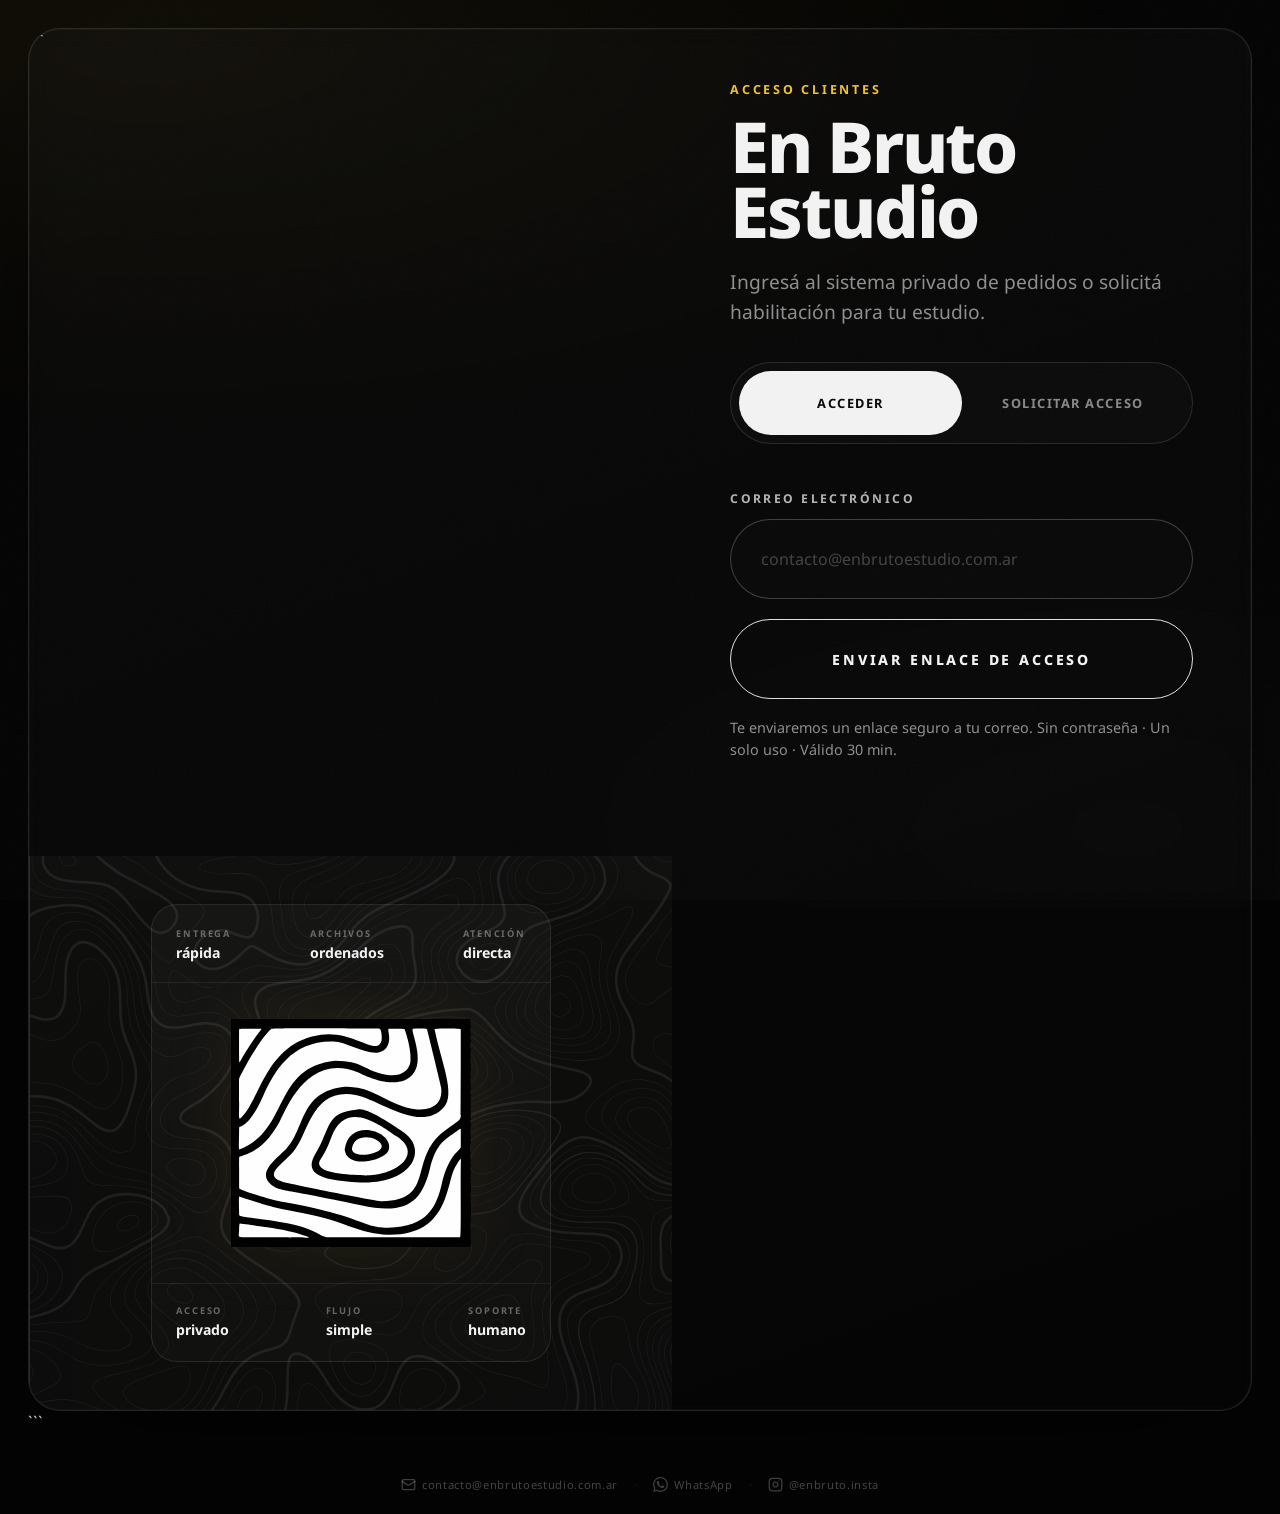
==== index.html @ 58684ae9 "Update index.html" ====
<!doctype html>

<html lang="es">
<head>
  <meta charset="utf-8" />
  <meta name="viewport" content="width=device-width, initial-scale=1" />
  <title>Portal clientes</title>
  <meta name="description" content="Portal privado para clientes autorizados de En Bruto Estudio." />
  <link rel="icon" type="image/png" sizes="32x32" href="assets/favicon-32x32.png" />
  <link rel="icon" type="image/png" sizes="16x16" href="assets/favicon-16x16.png" />
  <link rel="apple-touch-icon" sizes="180x180" href="assets/apple-touch-icon.png" />
  <link rel="preconnect" href="https://fonts.googleapis.com" />
  <link rel="preconnect" href="https://fonts.gstatic.com" crossorigin />
  <link href="https://fonts.googleapis.com/css2?family=Noto+Sans:wght@400;600;700;800&display=swap" rel="stylesheet" />
  <link rel="stylesheet" href="styles.css" />
</head>
<body>
  <main class="site-shell portal-shell">
    <section class="card split-card">

```
  <div class="left-panel">
    <p class="eyebrow">Acceso clientes</p>
    <h1>En Bruto<br>Estudio</h1>
    <p class="lead">Ingresá al sistema privado de pedidos o solicitá habilitación para tu estudio.</p>

    <div class="tabs" role="tablist" aria-label="Acceso portal">
      <button class="tab is-active" data-view="login" role="tab" type="button" aria-selected="true">
        Acceder
      </button>
      <button class="tab" data-view="request" role="tab" type="button" aria-selected="false">
        Solicitar acceso
      </button>
    </div>

    <!-- ── TAB: ACCEDER ── -->
    <div class="view is-active" data-content="login">

      <!-- Vista A: formulario de email -->
      <div id="loginFormView">
        <form id="loginForm" class="stack-form" novalidate>
          <label for="loginEmail">Correo electrónico</label>
          <div class="field-wrap">
            <input
              id="loginEmail"
              name="email"
              type="email"
              placeholder="contacto@enbrutoestudio.com.ar"
              autocomplete="email"
              required
            />
          </div>
          <button class="primary-button" type="submit"><span>Enviar enlace de acceso</span></button>
          <p class="helper">Te enviaremos un enlace seguro a tu correo. Sin contraseña · Un solo uso · Válido 30 min.</p>
          <p id="loginMessage" class="status-message" aria-live="polite"></p>
        </form>
      </div>

      <!-- Vista B: confirmación enviado -->
      <div id="loginSentView" style="display:none;">
        <p class="eyebrow" style="color:#b8d4a0;margin-bottom:12px;">Enlace enviado</p>
        <p class="lead compact">
          Revisá tu bandeja de entrada.<br>
          El enlace expira en <strong>30 minutos</strong> y es de un solo uso.
        </p>
        <button id="loginResetBtn" class="mini-button" type="button" style="margin-top:28px;">
          Usar otro correo
        </button>
      </div>

    </div>

    <!-- ── TAB: SOLICITAR ACCESO ── -->
    <div class="view" data-content="request">

      <!-- Vista A: formulario de solicitud -->
      <div id="requestFormView">
        <form id="requestForm" class="stack-form" novalidate>
          <label for="requestStudio">Nombre del estudio</label>
          <div class="field-wrap">
            <input id="requestStudio" name="studio" type="text" placeholder="Estudio Pérez" required />
          </div>
          <label for="requestEmail">Correo</label>
          <div class="field-wrap">
            <input id="requestEmail" name="email" type="email" placeholder="contacto@enbrutoestudio.com.ar" required />
          </div>
          <label for="requestPhone">Teléfono</label>
          <div class="field-wrap">
            <input id="requestPhone" name="phone" type="tel" placeholder="+54 11 0000-0000" required />
          </div>
          <button class="primary-button" type="submit"><span>Solicitar acceso</span></button>
          <p class="helper">Revisamos cada alta manualmente para mantener el acceso curado.</p>
          <p id="requestMessage" class="status-message" aria-live="polite"></p>
        </form>
      </div>

      <!-- Vista B: confirmación solicitud enviada -->
      <div id="requestSentView" style="display:none;">
        <p class="eyebrow" style="color:#b8d4a0;margin-bottom:12px;">Solicitud recibida</p>
        <p class="lead compact">
          Recibimos tu solicitud.<br>
          Te avisaremos a la brevedad cuando tu acceso esté habilitado.
        </p>
        <button id="requestResetBtn" class="mini-button" type="button" style="margin-top:28px;">
          Enviar otra solicitud
        </button>
      </div>

    </div>
  </div>

  <div class="right-panel logo-panel" aria-hidden="true">
    <img src="assets/LANDING.svg" class="topo-bg" alt="" />

    <div class="hero-stage">
      <div class="hero-stage__glow"></div>
      <div class="hero-stage__frame">
        <div class="hero-stage__top">
          <div class="spec-item">
            <span class="spec-item__label">ENTREGA</span>
            <strong>rápida</strong>
          </div>
          <div class="spec-item">
            <span class="spec-item__label">ARCHIVOS</span>
            <strong>ordenados</strong>
          </div>
          <div class="spec-item">
            <span class="spec-item__label">ATENCIÓN</span>
            <strong>directa</strong>
          </div>
        </div>
        <div class="hero-stage__center">
          <img src="assets/isologo.svg" alt="" class="hero-logo" />
        </div>
        <div class="hero-stage__specs">
          <div class="spec-item">
            <span class="spec-item__label">ACCESO</span>
            <strong>privado</strong>
          </div>
          <div class="spec-item">
            <span class="spec-item__label">FLUJO</span>
            <strong>simple</strong>
          </div>
          <div class="spec-item">
            <span class="spec-item__label">SOPORTE</span>
            <strong>humano</strong>
          </div>
        </div>
      </div>
    </div>
  </div>

</section>
```

  </main>

  <footer class="site-footer">
    <a href="mailto:contacto@enbrutoestudio.com.ar" class="footer-link">
      <svg xmlns="http://www.w3.org/2000/svg" width="15" height="15" viewBox="0 0 24 24" fill="none" stroke="currentColor" stroke-width="2" stroke-linecap="round" stroke-linejoin="round" aria-hidden="true">
        <rect width="20" height="16" x="2" y="4" rx="2"></rect>
        <path d="m22 7-8.97 5.7a1.94 1.94 0 0 1-2.06 0L2 7"></path>
      </svg>
      contacto@enbrutoestudio.com.ar
    </a>
    <span class="footer-sep">·</span>
    <a href="https://wa.me/5491173641852" target="_blank" rel="noopener" class="footer-link">
      <svg xmlns="http://www.w3.org/2000/svg" width="15" height="15" viewBox="0 0 24 24" fill="currentColor" aria-hidden="true">
        <path d="M17.472 14.382c-.297-.149-1.758-.867-2.03-.967-.273-.099-.471-.148-.67.15-.197.297-.767.966-.94 1.164-.173.199-.347.223-.644.075-.297-.15-1.255-.463-2.39-1.475-.883-.788-1.48-1.761-1.653-2.059-.173-.297-.018-.458.13-.606.134-.133.298-.347.446-.52.149-.174.198-.298.298-.497.099-.198.05-.371-.025-.52-.075-.149-.669-1.612-.916-2.207-.242-.579-.487-.5-.669-.51-.173-.008-.371-.01-.57-.01-.198 0-.52.074-.792.372-.272.297-1.04 1.016-1.04 2.479 0 1.462 1.065 2.875 1.213 3.074.149.198 2.096 3.2 5.077 4.487.709.306 1.262.489 1.694.625.712.227 1.36.195 1.871.118.571-.085 1.758-.719 2.006-1.413.248-.694.248-1.289.173-1.413-.074-.124-.272-.198-.57-.347m-5.421 7.403h-.004a9.87 9.87 0 0 1-5.031-1.378l-.361-.214-3.741.982.998-3.648-.235-.374a9.86 9.86 0 0 1-1.51-5.26c.001-5.45 4.436-9.884 9.888-9.884 2.64 0 5.122 1.03 6.988 2.898a9.825 9.825 0 0 1 2.893 6.994c-.003 5.45-4.437 9.884-9.885 9.884m8.413-18.297A11.815 11.815 0 0 0 12.05 0C5.495 0 .16 5.335.157 11.892c0 2.096.547 4.142 1.588 5.945L.057 24l6.305-1.654a11.882 11.882 0 0 0 5.683 1.448h.005c6.554 0 11.89-5.335 11.893-11.893a11.821 11.821 0 0 0-3.48-8.413Z"></path>
      </svg>
      WhatsApp
    </a>
    <span class="footer-sep">·</span>
    <a href="https://instagram.com/enbruto.insta" target="_blank" rel="noopener" class="footer-link">
      <svg xmlns="http://www.w3.org/2000/svg" width="15" height="15" viewBox="0 0 24 24" fill="none" stroke="currentColor" stroke-width="2" stroke-linecap="round" stroke-linejoin="round" aria-hidden="true">
        <rect width="20" height="20" x="2" y="2" rx="5" ry="5"></rect>
        <path d="M16 11.37A4 4 0 1 1 12.63 8 4 4 0 0 1 16 11.37z"></path>
        <line x1="17.5" x2="17.51" y1="6.5" y2="6.5"></line>
      </svg>
      @enbruto.insta
    </a>
  </footer>

  <script src="app.js"></script>

</body>
</html>
---- styles.css ----
:root {
  --bg: #040404;
  --line: rgba(255,255,255,0.12);
  --line-strong: rgba(255,255,255,0.22);
  --text: #f3f3f3;
  --muted: rgba(255,255,255,0.55);
  --muted-strong: rgba(255,255,255,0.72);
  --accent: #f1c232;
  --transition-fast: 190ms ease;
  --transition-medium: 340ms ease;
}

* { box-sizing: border-box; }
html, body { margin: 0; min-height: 100%; }
body {
  background: var(--bg);
  color: var(--text);
  font-family: 'Noto Sans', ui-sans-serif, system-ui, sans-serif;
  -webkit-font-smoothing: antialiased;
  overflow-x: hidden;
}
button, input { font: inherit; }
a { color: inherit; }

/* Grain overlay */
body::after {
  content: "";
  position: fixed;
  inset: 0;
  pointer-events: none;
  z-index: 100;
  opacity: 0.032;
  background-image: url("data:image/svg+xml,%3Csvg viewBox='0 0 256 256' xmlns='http://www.w3.org/2000/svg'%3E%3Cfilter id='n'%3E%3CfeTurbulence type='fractalNoise' baseFrequency='0.85' numOctaves='4' stitchTiles='stitch'/%3E%3C/filter%3E%3Crect width='100%25' height='100%25' filter='url(%23n)'/%3E%3C/svg%3E");
  background-size: 180px 180px;
}

/* Grid de fondo */
body::before {
  content: "";
  position: fixed;
  inset: 0;
  pointer-events: none;
  opacity: 0.16;
  background-image:
    linear-gradient(rgba(255,255,255,0.04) 1px, transparent 1px),
    linear-gradient(90deg, rgba(255,255,255,0.04) 1px, transparent 1px);
  background-size: 62px 62px;
  mask-image: radial-gradient(ellipse at 50% 0%, rgba(0,0,0,0.5) 0%, transparent 68%);
}

/* Ambient glow */
.site-shell::before {
  content: "";
  position: fixed;
  inset: 0;
  pointer-events: none;
  background:
    radial-gradient(ellipse 80% 45% at 12% 4%, rgba(241,194,50,0.055), transparent),
    radial-gradient(ellipse 60% 35% at 88% 92%, rgba(255,255,255,0.02), transparent);
}

.site-shell {
  position: relative;
  min-height: 100vh;
  padding: 28px;
}

/* ── CARD ─────────────────────────────────────────────────────── */

.card {
  position: relative;
  min-height: calc(100vh - 56px);
  border: 1px solid var(--line);
  border-radius: 32px;
  overflow: hidden;
  background:
    linear-gradient(160deg, rgba(255,255,255,0.025) 0%, rgba(255,255,255,0.006) 100%),
    rgba(0,0,0,0.18);
  backdrop-filter: blur(10px);
  box-shadow:
    0 0 0 1px rgba(255,255,255,0.03) inset,
    0 50px 140px rgba(0,0,0,0.4);
}

/* FIX MOBILE: min() evita que minmax exceda el viewport */
.split-card {
  display: grid;
  grid-template-columns: minmax(min(400px, 100%), 1fr) minmax(0, 0.9fr);
}

/* ── LEFT PANEL ───────────────────────────────────────────────── */

.left-panel {
  min-width: 0;
  position: relative;
  padding: 52px 58px 56px;
}

.eyebrow {
  margin: 0 0 16px;
  text-transform: uppercase;
  letter-spacing: 0.22em;
  color: var(--accent);
  font-size: 0.78rem;
  font-weight: 700;
}

h1 {
  margin: 0;
  font-size: clamp(3rem, 5.5vw, 4.8rem);
  line-height: 0.93;
  font-weight: 800;
  letter-spacing: -0.03em;
}

.lead {
  max-width: 540px;
  margin: 22px 0 36px;
  color: var(--muted);
  font-size: clamp(1rem, 1.6vw, 1.2rem);
  line-height: 1.55;
}

/* ── UTILITY CHIPS ────────────────────────────────────────────── */

.utility-strip {
  display: flex;
  flex-direction: row;
  gap: 32px;
  margin: 0 0 34px;
  flex-wrap: wrap;
}

.utility-chip {
  display: flex;
  flex-direction: row;
  align-items: baseline;
  gap: 10px;
}

.utility-chip__label {
  color: rgba(255,255,255,0.36);
  font-size: 0.62rem;
  font-weight: 700;
  letter-spacing: 0.2em;
  text-transform: uppercase;
}

.utility-chip strong {
  font-size: 0.92rem;
  font-weight: 700;
  color: var(--muted-strong);
}

/* ── TABS ─────────────────────────────────────────────────────── */

.tabs {
  width: min(580px, 100%);
  display: grid;
  grid-template-columns: 1fr 1fr;
  padding: 8px;
  border: 1px solid var(--line);
  border-radius: 999px;
  background: rgba(255,255,255,0.018);
}

.tab {
  appearance: none;
  background: transparent;
  color: rgba(255,255,255,0.52);
  border: 0;
  min-height: 64px;
  border-radius: 999px;
  text-transform: uppercase;
  letter-spacing: 0.12em;
  font-size: 0.8rem;
  font-weight: 700;
  cursor: pointer;
  transition: background var(--transition-fast), color var(--transition-fast);
}

.tab:hover { color: rgba(255,255,255,0.88); }

.tab.is-active {
  background: var(--text);
  color: #080808;
}

/* ── VIEWS ────────────────────────────────────────────────────── */

.view {
  display: none;
  width: min(580px, 100%);
  padding-top: 38px;
  animation: viewIn 260ms ease;
}
.view.is-active { display: block; }

@keyframes viewIn {
  from { opacity: 0; transform: translateY(8px); }
  to   { opacity: 1; transform: translateY(0); }
}

.stack-form { display: grid; gap: 12px; }

label {
  display: block;
  text-transform: uppercase;
  letter-spacing: 0.2em;
  color: rgba(255,255,255,0.7);
  font-size: 0.76rem;
  font-weight: 700;
  margin-top: 8px;
}

/* ── INPUTS ───────────────────────────────────────────────────── */

.field-wrap { position: relative; }

/* Shimmer dorado en foco */
.field-wrap::after {
  content: "";
  position: absolute;
  inset: 1px;
  border-radius: 999px;
  pointer-events: none;
  background: linear-gradient(90deg, rgba(241,194,50,0.07), transparent 28%, transparent 72%, rgba(255,255,255,0.04));
  opacity: 0;
  transition: opacity var(--transition-fast);
}
.field-wrap:focus-within::after { opacity: 1; }

input {
  width: 100%;
  border: 1px solid var(--line-strong);
  border-radius: 999px;
  min-height: 80px;
  padding: 0 30px;
  background: rgba(255,255,255,0.012);
  color: var(--text);
  outline: none;
  transition: border-color var(--transition-fast), background var(--transition-fast), box-shadow var(--transition-fast);
}

input::placeholder { color: rgba(255,255,255,0.24); }
input:hover { border-color: rgba(255,255,255,0.28); }
input:focus {
  border-color: rgba(241,194,50,0.55);
  background: rgba(255,255,255,0.02);
  box-shadow: 0 0 0 3px rgba(241,194,50,0.07);
}

/* ── BOTÓN PRIMARIO ───────────────────────────────────────────── */

.primary-button {
  position: relative;
  overflow: hidden;
  margin-top: 8px;
  min-height: 80px;
  width: 100%;
  padding: 0 28px;
  border-radius: 999px;
  border: 1px solid rgba(255,255,255,0.88);
  background: transparent;
  color: var(--text);
  text-transform: uppercase;
  letter-spacing: 0.2em;
  font-size: 0.88rem;
  font-weight: 800;
  cursor: pointer;
  transition:
    background var(--transition-fast),
    color var(--transition-fast),
    transform var(--transition-fast),
    border-color var(--transition-fast);
}

.primary-button span { position: relative; z-index: 2; }

.primary-button:hover {
  background: var(--text);
  color: #0a0a0a;
  transform: translateY(-2px);
}

.primary-button:active { transform: translateY(0) scale(0.99); }

.primary-button:disabled {
  opacity: 0.7;
  cursor: wait;
  transform: none;
}

/* ── HELPER / STATUS ──────────────────────────────────────────── */

.helper, .status-message {
  color: var(--muted);
  font-size: 0.9rem;
  margin: 6px 0 0;
  line-height: 1.5;
}
.status-message { min-height: 1.5em; }
.status-message.is-error   { color: #f0a0a0; }
.status-message.is-success { color: #b8d4a0; }

/* ── RIGHT PANEL ──────────────────────────────────────────────── */

.right-panel {
  min-width: 0;
  position: relative;
  border-left: 1px solid var(--line);
  display: flex;
  align-items: center;
  justify-content: center;
  padding: 48px;
  overflow: hidden;
}

/* Topo SVG de fondo */
.topo-bg {
  position: absolute;
  inset: 0;
  width: 100%;
  height: 100%;
  object-fit: cover;
  opacity: 0.10;
  pointer-events: none;
}

/* ── HERO STAGE ───────────────────────────────────────────────── */

.hero-stage {
  position: relative;
  width: min(400px, 100%);
  z-index: 1;
}

.hero-stage__glow {
  position: absolute;
  inset: 20% 15%;
  border-radius: 50%;
  background: radial-gradient(circle, rgba(241,194,50,0.12), transparent 60%);
  filter: blur(32px);
  animation: glowPulse 6s ease-in-out infinite;
  pointer-events: none;
}

@keyframes glowPulse {
  0%, 100% { opacity: 0.6; transform: scale(1); }
  50%       { opacity: 1;   transform: scale(1.08); }
}

.hero-stage__frame {
  position: relative;
  width: 100%;
  display: flex;
  flex-direction: column;
  align-items: stretch;
  gap: 0;
  border: 1px solid rgba(255,255,255,0.09);
  border-radius: 26px;
  overflow: hidden;
  background:
    linear-gradient(180deg, rgba(255,255,255,0.025), rgba(255,255,255,0.006)),
    rgba(255,255,255,0.01);
}

.hero-stage__top {
  display: flex;
  justify-content: space-between;
  gap: 12px;
  padding: 22px 24px 20px;
  border-bottom: 1px solid rgba(255,255,255,0.07);
}

.hero-stage__center {
  display: flex;
  align-items: center;
  justify-content: center;
  padding: 36px 24px;
  flex: 1;
}

.hero-stage__specs {
  display: flex;
  justify-content: space-between;
  gap: 12px;
  padding: 20px 24px 22px;
  border-top: 1px solid rgba(255,255,255,0.07);
}

.spec-item { display: grid; gap: 3px; }
.spec-item__label {
  color: rgba(255,255,255,0.36);
  font-size: 0.58rem;
  font-weight: 700;
  letter-spacing: 0.2em;
  text-transform: uppercase;
}
.spec-item strong {
  font-size: 0.88rem;
  font-weight: 700;
}

.hero-logo {
  width: min(240px, 72%);
  display: block;
  animation: logoBreath 9s ease-in-out infinite;
  filter: drop-shadow(0 0 36px rgba(241,194,50,0.07));
}

@keyframes logoBreath {
  0%, 100% { transform: translateY(0)    rotate(-0.3deg); }
  33%       { transform: translateY(-6px) rotate(0.2deg);  }
  66%       { transform: translateY(-3px) rotate(-0.1deg); }
}

/* ── FOOTER ───────────────────────────────────────────────────── */

.site-footer {
  display: flex;
  align-items: center;
  justify-content: center;
  flex-wrap: wrap;
  gap: 6px 16px;
  padding: 16px 28px 22px;
}

.footer-link {
  display: inline-flex;
  align-items: center;
  gap: 6px;
  color: rgba(255,255,255,0.3);
  text-decoration: none;
  font-size: 0.7rem;
  letter-spacing: 0.06em;
  transition: color var(--transition-fast);
}
.footer-link:hover { color: rgba(255,255,255,0.72); }
.footer-link svg { flex-shrink: 0; opacity: 0.8; }
.footer-sep { color: rgba(255,255,255,0.12); font-size: 0.72rem; }

/* ── SPINNER ──────────────────────────────────────────────────── */

.btn-spinner {
  display: inline-block;
  width: 13px; height: 13px;
  border: 2px solid rgba(255,255,255,0.22);
  border-top-color: #fff;
  border-radius: 50%;
  animation: spin 0.7s linear infinite;
  vertical-align: middle;
  margin-right: 5px;
}
@keyframes spin { to { transform: rotate(360deg); } }

.msg-link { color: inherit; text-decoration: underline; cursor: pointer; }

/* ── RESPONSIVE ───────────────────────────────────────────────── */

@media (max-width: 1024px) {
  .split-card { grid-template-columns: 1fr; }
  .right-panel {
    border-left: 0;
    border-top: 1px solid var(--line);
    min-height: 320px;
  }
  .hero-stage { width: min(480px, 100%); }
}

@media (max-width: 640px) {
  .site-shell { padding: 14px; }
  .left-panel { padding: 26px 18px 28px; }
  .right-panel { padding: 22px; }
  .tabs { padding: 6px; }
  .tab { min-height: 56px; font-size: 0.76rem; letter-spacing: 0.08em; }
  .view { padding-top: 30px; }
  input { min-height: 68px; padding: 0 22px; }
  .primary-button { min-height: 68px; }
  .hero-stage { }
  .hero-stage__specs { display: grid; grid-template-columns: repeat(3,1fr); gap: 8px; }
  .site-footer { padding: 14px 18px 20px; flex-direction: column; align-items: flex-start; padding-left: 26px; }
  .footer-sep { display: none; }
}

@media (prefers-reduced-motion: reduce) {
  *, *::before, *::after {
    animation-duration: 0.01ms !important;
    animation-iteration-count: 1 !important;
    transition-duration: 0.01ms !important;
  }
}
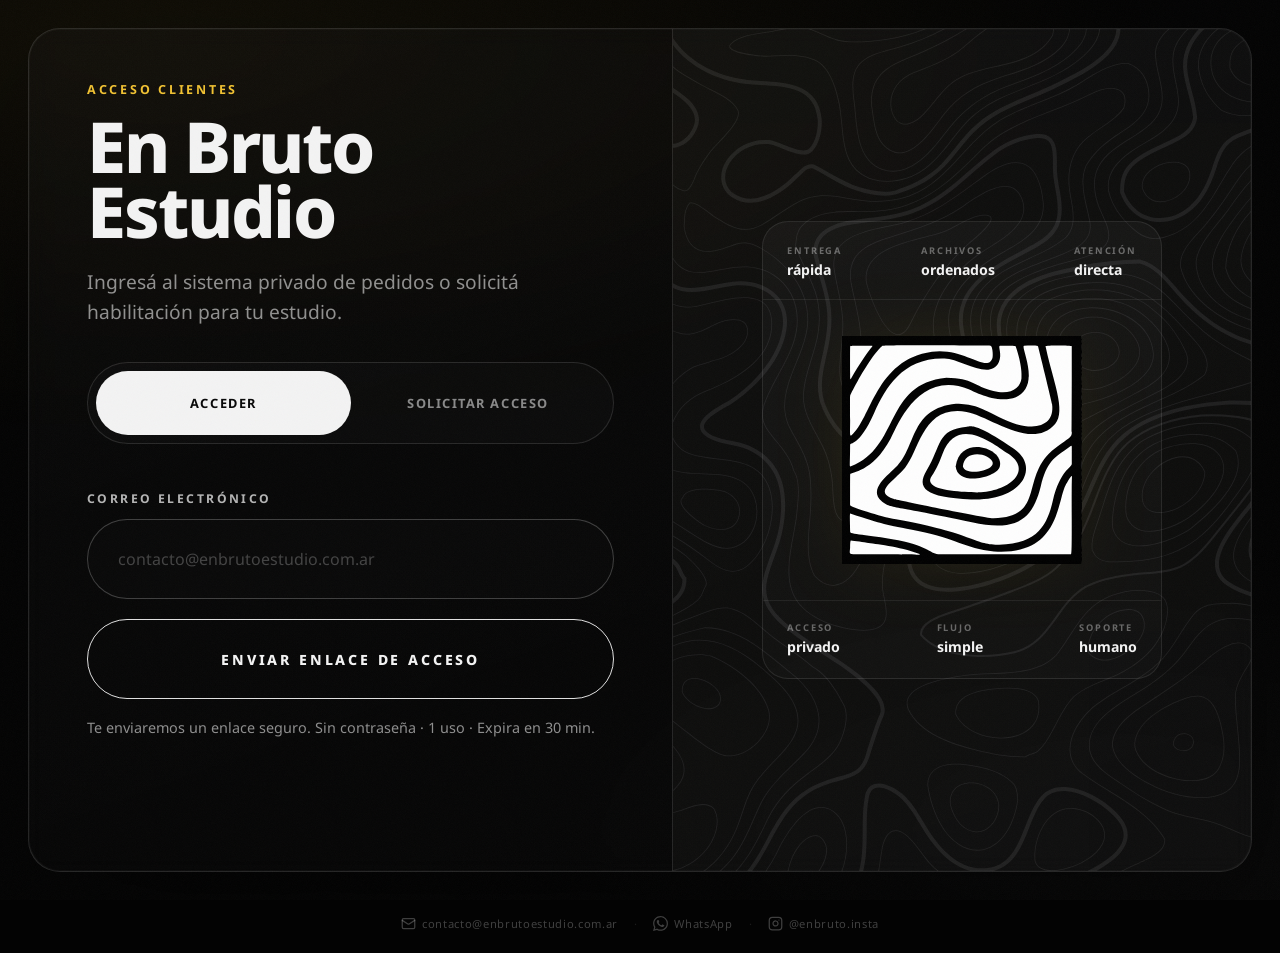
==== commit c218c5e1: "Add files via upload" ====
--- a/index.html
+++ b/index.html
@@ -18,7 +18,6 @@
   <main class="site-shell portal-shell">
     <section class="card split-card">
 
-```
   <div class="left-panel">
     <p class="eyebrow">Acceso clientes</p>
     <h1>En Bruto<br>Estudio</h1>
@@ -51,7 +50,7 @@
             />
           </div>
           <button class="primary-button" type="submit"><span>Enviar enlace de acceso</span></button>
-          <p class="helper">Te enviaremos un enlace seguro a tu correo. Sin contraseña · Un solo uso · Válido 30 min.</p>
+          <p class="helper">Te enviaremos un enlace seguro. Sin contraseña · 1 uso · Expira en 30 min.</p>
           <p id="loginMessage" class="status-message" aria-live="polite"></p>
         </form>
       </div>
@@ -151,7 +150,6 @@
   </div>
 
 </section>
-```
 
   </main>
 
--- a/styles.css
+++ b/styles.css
@@ -291,6 +291,27 @@
   transform: none;
 }
 
+.mini-button {
+  min-height: 48px;
+  border-radius: 999px;
+  padding: 0 20px;
+  border: 1px solid var(--line-strong);
+  background: transparent;
+  color: rgba(255,255,255,0.86);
+  text-transform: uppercase;
+  letter-spacing: 0.12em;
+  font-size: 0.76rem;
+  font-weight: 700;
+  cursor: pointer;
+  transition: background var(--transition-fast), border-color var(--transition-fast), color var(--transition-fast);
+}
+
+.mini-button:hover {
+  background: rgba(255,255,255,0.05);
+  border-color: rgba(255,255,255,0.32);
+  color: rgba(255,255,255,0.95);
+}
+
 /* ── HELPER / STATUS ──────────────────────────────────────────── */
 
 .helper, .status-message {
@@ -477,7 +498,6 @@
   .view { padding-top: 30px; }
   input { min-height: 68px; padding: 0 22px; }
   .primary-button { min-height: 68px; }
-  .hero-stage { }
   .hero-stage__specs { display: grid; grid-template-columns: repeat(3,1fr); gap: 8px; }
   .site-footer { padding: 14px 18px 20px; flex-direction: column; align-items: flex-start; padding-left: 26px; }
   .footer-sep { display: none; }
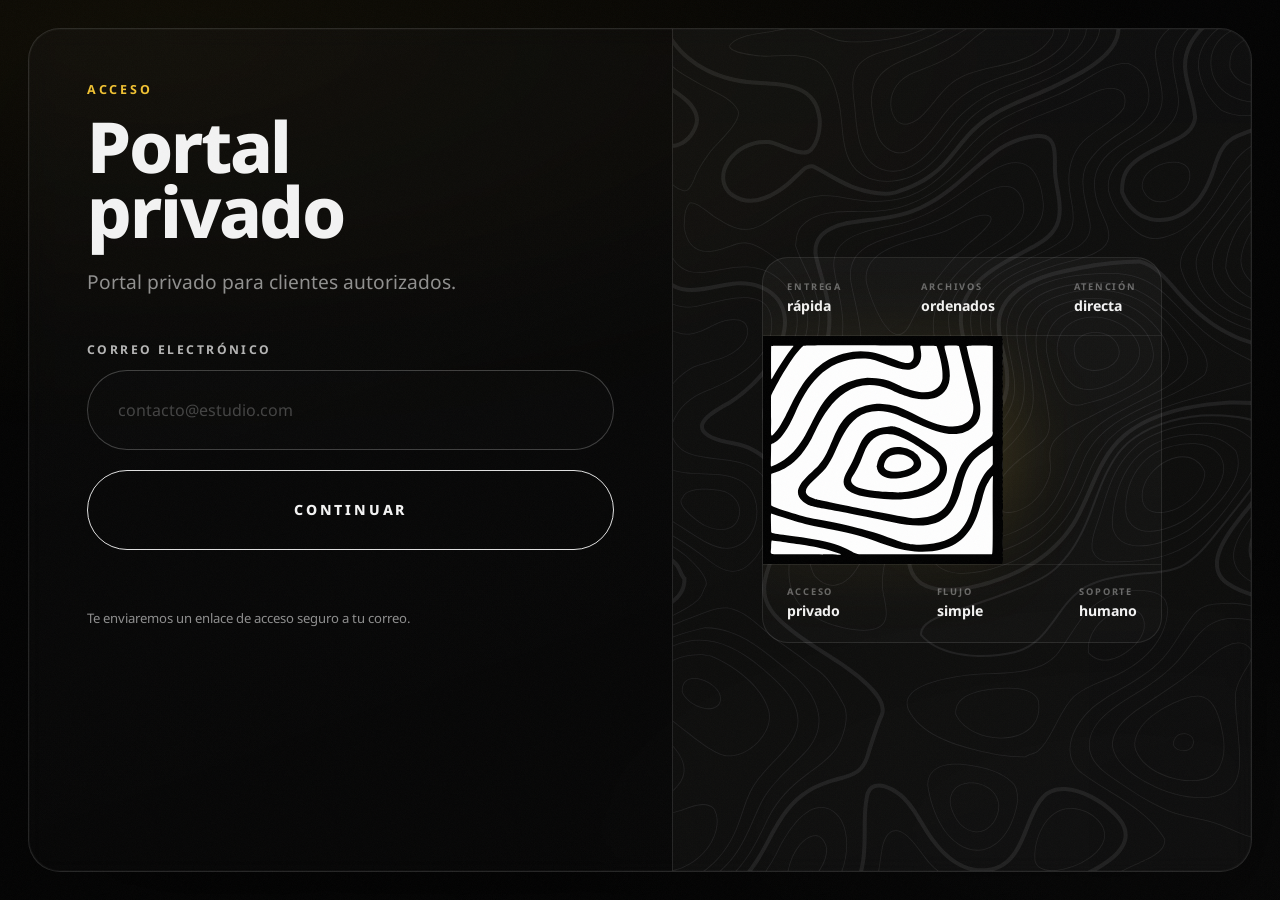
==== commit 2ec03d3e: "Add files via upload" ====
--- a/index.html
+++ b/index.html
@@ -1,14 +1,16 @@
 <!doctype html>
-
 <html lang="es">
 <head>
   <meta charset="utf-8" />
-  <meta name="viewport" content="width=device-width, initial-scale=1" />
-  <title>Portal clientes</title>
-  <meta name="description" content="Portal privado para clientes autorizados de En Bruto Estudio." />
+  <meta name="viewport" content="width=device-width,initial-scale=1" />
+  <meta name="robots" content="noindex, nofollow" />
+  <title>Portal privado</title>
+  <meta name="description" content="Portal privado para clientes autorizados." />
   <link rel="icon" type="image/png" sizes="32x32" href="assets/favicon-32x32.png" />
   <link rel="icon" type="image/png" sizes="16x16" href="assets/favicon-16x16.png" />
   <link rel="apple-touch-icon" sizes="180x180" href="assets/apple-touch-icon.png" />
+  <link rel="manifest" href="manifest.json" />
+  <meta name="theme-color" content="#0a0a0a" />
   <link rel="preconnect" href="https://fonts.googleapis.com" />
   <link rel="preconnect" href="https://fonts.gstatic.com" crossorigin />
   <link href="https://fonts.googleapis.com/css2?family=Noto+Sans:wght@400;600;700;800&display=swap" rel="stylesheet" />
@@ -18,168 +20,105 @@
   <main class="site-shell portal-shell">
     <section class="card split-card">
 
-  <div class="left-panel">
-    <p class="eyebrow">Acceso clientes</p>
-    <h1>En Bruto<br>Estudio</h1>
-    <p class="lead">Ingresá al sistema privado de pedidos o solicitá habilitación para tu estudio.</p>
+      <div class="left-panel">
+        <p class="eyebrow">Acceso</p>
+        <h1>Portal<br>privado</h1>
+        <p class="lead">Portal privado para clientes autorizados.</p>
 
-    <div class="tabs" role="tablist" aria-label="Acceso portal">
-      <button class="tab is-active" data-view="login" role="tab" type="button" aria-selected="true">
-        Acceder
-      </button>
-      <button class="tab" data-view="request" role="tab" type="button" aria-selected="false">
-        Solicitar acceso
-      </button>
-    </div>
+        <!-- Vista: verificando sesión activa -->
+        <div id="sessionCheckView" style="display:none;">
+          <div class="auth-spinner" style="width:28px;height:28px;border:2.5px solid rgba(255,255,255,0.1);border-top-color:rgba(255,255,255,0.6);border-radius:50%;animation:spin-index 0.75s linear infinite;margin-bottom:24px;"></div>
+          <p class="eyebrow">Verificando</p>
+          <p class="lead compact" style="margin-top:8px;">Comprobando tu sesión&hellip;</p>
+          <style>@keyframes spin-index { to { transform: rotate(360deg); } }</style>
+        </div>
 
-    <!-- ── TAB: ACCEDER ── -->
-    <div class="view is-active" data-content="login">
+        <!-- Vista: formulario de solicitud -->
+        <div id="loginView" style="display:none;">
+          <form id="portalLoginForm" class="stack-form" novalidate>
+            <label for="portalEmail">Correo electrónico</label>
+            <div class="field-wrap">
+              <input id="portalEmail" name="email" type="email"
+                placeholder="contacto@estudio.com"
+                autocomplete="email" required />
+            </div>
+            <button class="primary-button" type="submit"><span>Continuar</span></button>
+            <p id="portalLoginMessage" class="status-message" aria-live="polite"></p>
+          </form>
+          <p class="helper" style="margin-top:20px;font-size:0.82rem;">
+            Te enviaremos un enlace de acceso seguro a tu correo.
+          </p>
+        </div>
 
-      <!-- Vista A: formulario de email -->
-      <div id="loginFormView">
-        <form id="loginForm" class="stack-form" novalidate>
-          <label for="loginEmail">Correo electrónico</label>
-          <div class="field-wrap">
-            <input
-              id="loginEmail"
-              name="email"
-              type="email"
-              placeholder="contacto@enbrutoestudio.com.ar"
-              autocomplete="email"
-              required
-            />
-          </div>
-          <button class="primary-button" type="submit"><span>Enviar enlace de acceso</span></button>
-          <p class="helper">Te enviaremos un enlace seguro. Sin contraseña · 1 uso · Expira en 30 min.</p>
-          <p id="loginMessage" class="status-message" aria-live="polite"></p>
-        </form>
-      </div>
+        <!-- Vista: confirmación enviado -->
+        <div id="sentView" style="display:none;">
+          <p class="eyebrow" style="color:#b8d4a0;margin-bottom:12px;">Enlace enviado</p>
+          <p class="lead compact">
+            Revisá tu bandeja de entrada.<br>
+            El enlace expira en <strong>30 minutos</strong> y es de un solo uso.
+          </p>
+          <button id="resendBtn" class="mini-button" type="button" style="margin-top:28px;">
+            Usar otro correo
+          </button>
+        </div>
 
-      <!-- Vista B: confirmación enviado -->
-      <div id="loginSentView" style="display:none;">
-        <p class="eyebrow" style="color:#b8d4a0;margin-bottom:12px;">Enlace enviado</p>
-        <p class="lead compact">
-          Revisá tu bandeja de entrada.<br>
-          El enlace expira en <strong>30 minutos</strong> y es de un solo uso.
-        </p>
-        <button id="loginResetBtn" class="mini-button" type="button" style="margin-top:28px;">
-          Usar otro correo
-        </button>
-      </div>
-
-    </div>
-
-    <!-- ── TAB: SOLICITAR ACCESO ── -->
-    <div class="view" data-content="request">
-
-      <!-- Vista A: formulario de solicitud -->
-      <div id="requestFormView">
-        <form id="requestForm" class="stack-form" novalidate>
-          <label for="requestStudio">Nombre del estudio</label>
-          <div class="field-wrap">
-            <input id="requestStudio" name="studio" type="text" placeholder="Estudio Pérez" required />
-          </div>
-          <label for="requestEmail">Correo</label>
-          <div class="field-wrap">
-            <input id="requestEmail" name="email" type="email" placeholder="contacto@enbrutoestudio.com.ar" required />
-          </div>
-          <label for="requestPhone">Teléfono</label>
-          <div class="field-wrap">
-            <input id="requestPhone" name="phone" type="tel" placeholder="+54 11 0000-0000" required />
-          </div>
-          <button class="primary-button" type="submit"><span>Solicitar acceso</span></button>
-          <p class="helper">Revisamos cada alta manualmente para mantener el acceso curado.</p>
-          <p id="requestMessage" class="status-message" aria-live="polite"></p>
-        </form>
-      </div>
-
-      <!-- Vista B: confirmación solicitud enviada -->
-      <div id="requestSentView" style="display:none;">
-        <p class="eyebrow" style="color:#b8d4a0;margin-bottom:12px;">Solicitud recibida</p>
-        <p class="lead compact">
-          Recibimos tu solicitud.<br>
-          Te avisaremos a la brevedad cuando tu acceso esté habilitado.
-        </p>
-        <button id="requestResetBtn" class="mini-button" type="button" style="margin-top:28px;">
-          Enviar otra solicitud
-        </button>
-      </div>
-
-    </div>
-  </div>
-
-  <div class="right-panel logo-panel" aria-hidden="true">
-    <img src="assets/LANDING.svg" class="topo-bg" alt="" />
-
-    <div class="hero-stage">
-      <div class="hero-stage__glow"></div>
-      <div class="hero-stage__frame">
-        <div class="hero-stage__top">
-          <div class="spec-item">
-            <span class="spec-item__label">ENTREGA</span>
-            <strong>rápida</strong>
-          </div>
-          <div class="spec-item">
-            <span class="spec-item__label">ARCHIVOS</span>
-            <strong>ordenados</strong>
-          </div>
-          <div class="spec-item">
-            <span class="spec-item__label">ATENCIÓN</span>
-            <strong>directa</strong>
-          </div>
-        </div>
-        <div class="hero-stage__center">
-          <img src="assets/isologo.svg" alt="" class="hero-logo" />
-        </div>
-        <div class="hero-stage__specs">
-          <div class="spec-item">
-            <span class="spec-item__label">ACCESO</span>
-            <strong>privado</strong>
-          </div>
-          <div class="spec-item">
-            <span class="spec-item__label">FLUJO</span>
-            <strong>simple</strong>
-          </div>
-          <div class="spec-item">
-            <span class="spec-item__label">SOPORTE</span>
-            <strong>humano</strong>
+        <!-- Vista: no autorizado -->
+        <div id="notAuthView" style="display:none;">
+          <p class="eyebrow" style="color:#f0a0a0;margin-bottom:12px;">Sin acceso</p>
+          <h2 style="font-size:clamp(1.4rem,3vw,2rem);font-weight:800;margin:0 0 16px;">Este correo no tiene acceso al portal</h2>
+          <p class="lead compact">
+            Si sos cliente de En Bruto Estudio y no tenés acceso todavía,
+            podés solicitarlo desde nuestra web.
+          </p>
+          <div style="display:flex;flex-direction:column;gap:12px;margin-top:28px;">
+            <a href="https://enbrutoestudio.com.ar" class="primary-button" style="display:inline-flex;align-items:center;justify-content:center;text-decoration:none;">
+              <span>Solicitar acceso</span>
+            </a>
+            <button id="retryBtn" class="mini-button" type="button">Probar otro correo</button>
           </div>
         </div>
       </div>
-    </div>
-  </div>
 
-</section>
+      <div class="right-panel logo-panel" aria-hidden="true">
+        <img src="assets/LANDING.svg" class="topo-bg" alt="" />
+        <div class="hero-stage">
+          <div class="hero-stage__glow"></div>
+          <div class="hero-stage__frame">
+            <div class="hero-stage__top">
+              <div class="spec-item">
+                <span class="spec-item__label">ENTREGA</span>
+                <strong>rápida</strong>
+              </div>
+              <div class="spec-item">
+                <span class="spec-item__label">ARCHIVOS</span>
+                <strong>ordenados</strong>
+              </div>
+              <div class="spec-item">
+                <span class="spec-item__label">ATENCIÓN</span>
+                <strong>directa</strong>
+              </div>
+            </div>
+            <img src="assets/isologo.svg" alt="" class="hero-logo" />
+            <div class="hero-stage__specs">
+              <div class="spec-item">
+                <span class="spec-item__label">ACCESO</span>
+                <strong>privado</strong>
+              </div>
+              <div class="spec-item">
+                <span class="spec-item__label">FLUJO</span>
+                <strong>simple</strong>
+              </div>
+              <div class="spec-item">
+                <span class="spec-item__label">SOPORTE</span>
+                <strong>humano</strong>
+              </div>
+            </div>
+          </div>
+        </div>
+      </div>
 
+    </section>
   </main>
-
-  <footer class="site-footer">
-    <a href="mailto:contacto@enbrutoestudio.com.ar" class="footer-link">
-      <svg xmlns="http://www.w3.org/2000/svg" width="15" height="15" viewBox="0 0 24 24" fill="none" stroke="currentColor" stroke-width="2" stroke-linecap="round" stroke-linejoin="round" aria-hidden="true">
-        <rect width="20" height="16" x="2" y="4" rx="2"></rect>
-        <path d="m22 7-8.97 5.7a1.94 1.94 0 0 1-2.06 0L2 7"></path>
-      </svg>
-      contacto@enbrutoestudio.com.ar
-    </a>
-    <span class="footer-sep">·</span>
-    <a href="https://wa.me/5491173641852" target="_blank" rel="noopener" class="footer-link">
-      <svg xmlns="http://www.w3.org/2000/svg" width="15" height="15" viewBox="0 0 24 24" fill="currentColor" aria-hidden="true">
-        <path d="M17.472 14.382c-.297-.149-1.758-.867-2.03-.967-.273-.099-.471-.148-.67.15-.197.297-.767.966-.94 1.164-.173.199-.347.223-.644.075-.297-.15-1.255-.463-2.39-1.475-.883-.788-1.48-1.761-1.653-2.059-.173-.297-.018-.458.13-.606.134-.133.298-.347.446-.52.149-.174.198-.298.298-.497.099-.198.05-.371-.025-.52-.075-.149-.669-1.612-.916-2.207-.242-.579-.487-.5-.669-.51-.173-.008-.371-.01-.57-.01-.198 0-.52.074-.792.372-.272.297-1.04 1.016-1.04 2.479 0 1.462 1.065 2.875 1.213 3.074.149.198 2.096 3.2 5.077 4.487.709.306 1.262.489 1.694.625.712.227 1.36.195 1.871.118.571-.085 1.758-.719 2.006-1.413.248-.694.248-1.289.173-1.413-.074-.124-.272-.198-.57-.347m-5.421 7.403h-.004a9.87 9.87 0 0 1-5.031-1.378l-.361-.214-3.741.982.998-3.648-.235-.374a9.86 9.86 0 0 1-1.51-5.26c.001-5.45 4.436-9.884 9.888-9.884 2.64 0 5.122 1.03 6.988 2.898a9.825 9.825 0 0 1 2.893 6.994c-.003 5.45-4.437 9.884-9.885 9.884m8.413-18.297A11.815 11.815 0 0 0 12.05 0C5.495 0 .16 5.335.157 11.892c0 2.096.547 4.142 1.588 5.945L.057 24l6.305-1.654a11.882 11.882 0 0 0 5.683 1.448h.005c6.554 0 11.89-5.335 11.893-11.893a11.821 11.821 0 0 0-3.48-8.413Z"></path>
-      </svg>
-      WhatsApp
-    </a>
-    <span class="footer-sep">·</span>
-    <a href="https://instagram.com/enbruto.insta" target="_blank" rel="noopener" class="footer-link">
-      <svg xmlns="http://www.w3.org/2000/svg" width="15" height="15" viewBox="0 0 24 24" fill="none" stroke="currentColor" stroke-width="2" stroke-linecap="round" stroke-linejoin="round" aria-hidden="true">
-        <rect width="20" height="20" x="2" y="2" rx="5" ry="5"></rect>
-        <path d="M16 11.37A4 4 0 1 1 12.63 8 4 4 0 0 1 16 11.37z"></path>
-        <line x1="17.5" x2="17.51" y1="6.5" y2="6.5"></line>
-      </svg>
-      @enbruto.insta
-    </a>
-  </footer>
-
   <script src="app.js"></script>
-
 </body>
 </html>
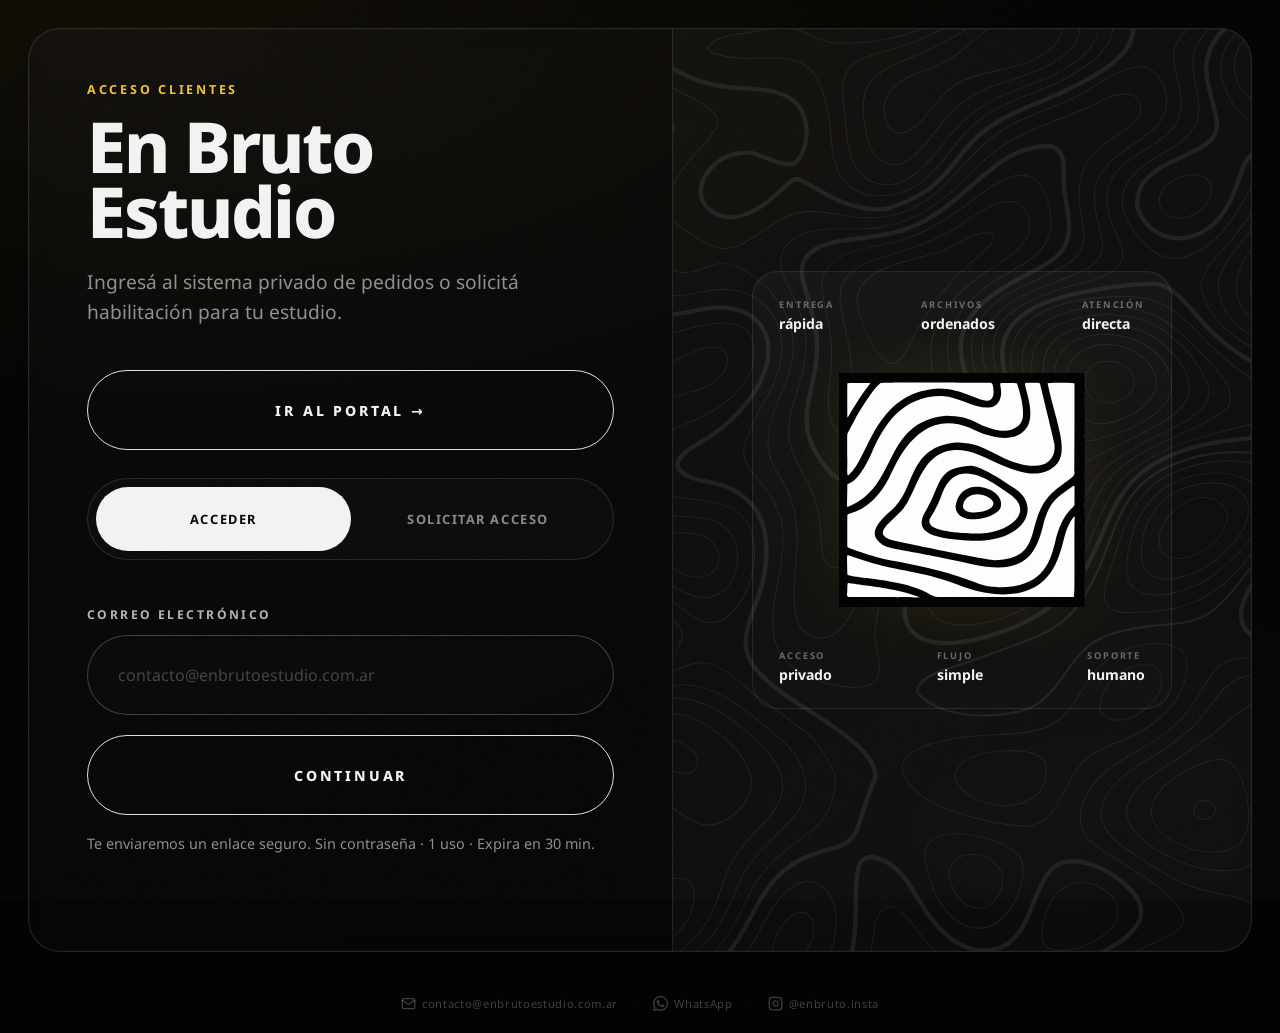
==== commit 898838ae: "Add files via upload" ====
--- a/index.html
+++ b/index.html
@@ -1,16 +1,14 @@
 <!doctype html>
+
 <html lang="es">
 <head>
   <meta charset="utf-8" />
-  <meta name="viewport" content="width=device-width,initial-scale=1" />
-  <meta name="robots" content="noindex, nofollow" />
-  <title>Portal privado</title>
-  <meta name="description" content="Portal privado para clientes autorizados." />
+  <meta name="viewport" content="width=device-width, initial-scale=1" />
+  <title>Portal clientes</title>
+  <meta name="description" content="Portal privado para clientes autorizados de En Bruto Estudio." />
   <link rel="icon" type="image/png" sizes="32x32" href="assets/favicon-32x32.png" />
   <link rel="icon" type="image/png" sizes="16x16" href="assets/favicon-16x16.png" />
   <link rel="apple-touch-icon" sizes="180x180" href="assets/apple-touch-icon.png" />
-  <link rel="manifest" href="manifest.json" />
-  <meta name="theme-color" content="#0a0a0a" />
   <link rel="preconnect" href="https://fonts.googleapis.com" />
   <link rel="preconnect" href="https://fonts.gstatic.com" crossorigin />
   <link href="https://fonts.googleapis.com/css2?family=Noto+Sans:wght@400;600;700;800&display=swap" rel="stylesheet" />
@@ -20,105 +18,170 @@
   <main class="site-shell portal-shell">
     <section class="card split-card">
 
-      <div class="left-panel">
-        <p class="eyebrow">Acceso</p>
-        <h1>Portal<br>privado</h1>
-        <p class="lead">Portal privado para clientes autorizados.</p>
+  <div class="left-panel">
+    <p class="eyebrow">Acceso clientes</p>
+    <h1>En Bruto<br>Estudio</h1>
+    <p class="lead">Ingresá al sistema privado de pedidos o solicitá habilitación para tu estudio.</p>
 
-        <!-- Vista: verificando sesión activa -->
-        <div id="sessionCheckView" style="display:none;">
-          <div class="auth-spinner" style="width:28px;height:28px;border:2.5px solid rgba(255,255,255,0.1);border-top-color:rgba(255,255,255,0.6);border-radius:50%;animation:spin-index 0.75s linear infinite;margin-bottom:24px;"></div>
-          <p class="eyebrow">Verificando</p>
-          <p class="lead compact" style="margin-top:8px;">Comprobando tu sesión&hellip;</p>
-          <style>@keyframes spin-index { to { transform: rotate(360deg); } }</style>
+    <a href="https://portal.enbrutoestudio.com.ar" class="primary-button" style="display:inline-flex;align-items:center;justify-content:center;text-decoration:none;margin-bottom:28px;">
+      <span>Ir al portal →</span>
+    </a>
+
+    <div class="tabs" role="tablist" aria-label="Acceso portal">
+      <button class="tab is-active" data-view="login" role="tab" type="button" aria-selected="true">
+        Acceder
+      </button>
+      <button class="tab" data-view="request" role="tab" type="button" aria-selected="false">
+        Solicitar acceso
+      </button>
+    </div>
+
+    <!-- ── TAB: ACCEDER ── -->
+    <div class="view is-active" data-content="login">
+
+      <!-- Vista A: formulario de email -->
+      <div id="loginFormView">
+        <form id="loginForm" class="stack-form" novalidate>
+          <label for="loginEmail">Correo electrónico</label>
+          <div class="field-wrap">
+            <input
+              id="loginEmail"
+              name="email"
+              type="email"
+              placeholder="contacto@enbrutoestudio.com.ar"
+              autocomplete="email"
+              required
+            />
+          </div>
+          <button class="primary-button" type="submit"><span>Continuar</span></button>
+          <p class="helper">Te enviaremos un enlace seguro. Sin contraseña · 1 uso · Expira en 30 min.</p>
+          <p id="loginMessage" class="status-message" aria-live="polite"></p>
+        </form>
+      </div>
+
+      <!-- Vista B: confirmación enviado -->
+      <div id="loginSentView" style="display:none;">
+        <p class="eyebrow" style="color:#b8d4a0;margin-bottom:12px;">Enlace enviado</p>
+        <p class="lead compact">
+          Revisá tu bandeja de entrada.<br>
+          El enlace expira en <strong>30 minutos</strong> y es de un solo uso.
+        </p>
+        <button id="loginResetBtn" class="mini-button" type="button" style="margin-top:28px;">
+          Usar otro correo
+        </button>
+      </div>
+
+    </div>
+
+    <!-- ── TAB: SOLICITAR ACCESO ── -->
+    <div class="view" data-content="request">
+
+      <!-- Vista A: formulario de solicitud -->
+      <div id="requestFormView">
+        <form id="requestForm" class="stack-form" novalidate>
+          <label for="requestStudio">Nombre del estudio</label>
+          <div class="field-wrap">
+            <input id="requestStudio" name="studio" type="text" placeholder="Estudio Pérez" required />
+          </div>
+          <label for="requestEmail">Correo</label>
+          <div class="field-wrap">
+            <input id="requestEmail" name="email" type="email" placeholder="contacto@enbrutoestudio.com.ar" required />
+          </div>
+          <label for="requestPhone">Teléfono</label>
+          <div class="field-wrap">
+            <input id="requestPhone" name="phone" type="tel" placeholder="+54 11 0000-0000" required />
+          </div>
+          <button class="primary-button" type="submit"><span>Solicitar acceso</span></button>
+          <p class="helper">Revisamos cada alta manualmente para mantener el acceso curado.</p>
+          <p id="requestMessage" class="status-message" aria-live="polite"></p>
+        </form>
+      </div>
+
+      <!-- Vista B: confirmación solicitud enviada -->
+      <div id="requestSentView" style="display:none;">
+        <p class="eyebrow" style="color:#b8d4a0;margin-bottom:12px;">Solicitud recibida</p>
+        <p class="lead compact">
+          Recibimos tu solicitud.<br>
+          Te avisaremos a la brevedad cuando tu acceso esté habilitado.
+        </p>
+        <button id="requestResetBtn" class="mini-button" type="button" style="margin-top:28px;">
+          Enviar otra solicitud
+        </button>
+      </div>
+
+    </div>
+  </div>
+
+  <div class="right-panel logo-panel" aria-hidden="true">
+    <img src="assets/LANDING.svg" class="topo-bg" alt="" />
+
+    <div class="hero-stage">
+      <div class="hero-stage__glow"></div>
+      <div class="hero-stage__frame">
+        <div class="hero-stage__top">
+          <div class="spec-item">
+            <span class="spec-item__label">ENTREGA</span>
+            <strong>rápida</strong>
+          </div>
+          <div class="spec-item">
+            <span class="spec-item__label">ARCHIVOS</span>
+            <strong>ordenados</strong>
+          </div>
+          <div class="spec-item">
+            <span class="spec-item__label">ATENCIÓN</span>
+            <strong>directa</strong>
+          </div>
         </div>
-
-        <!-- Vista: formulario de solicitud -->
-        <div id="loginView" style="display:none;">
-          <form id="portalLoginForm" class="stack-form" novalidate>
-            <label for="portalEmail">Correo electrónico</label>
-            <div class="field-wrap">
-              <input id="portalEmail" name="email" type="email"
-                placeholder="contacto@estudio.com"
-                autocomplete="email" required />
-            </div>
-            <button class="primary-button" type="submit"><span>Continuar</span></button>
-            <p id="portalLoginMessage" class="status-message" aria-live="polite"></p>
-          </form>
-          <p class="helper" style="margin-top:20px;font-size:0.82rem;">
-            Te enviaremos un enlace de acceso seguro a tu correo.
-          </p>
-        </div>
-
-        <!-- Vista: confirmación enviado -->
-        <div id="sentView" style="display:none;">
-          <p class="eyebrow" style="color:#b8d4a0;margin-bottom:12px;">Enlace enviado</p>
-          <p class="lead compact">
-            Revisá tu bandeja de entrada.<br>
-            El enlace expira en <strong>30 minutos</strong> y es de un solo uso.
-          </p>
-          <button id="resendBtn" class="mini-button" type="button" style="margin-top:28px;">
-            Usar otro correo
-          </button>
-        </div>
-
-        <!-- Vista: no autorizado -->
-        <div id="notAuthView" style="display:none;">
-          <p class="eyebrow" style="color:#f0a0a0;margin-bottom:12px;">Sin acceso</p>
-          <h2 style="font-size:clamp(1.4rem,3vw,2rem);font-weight:800;margin:0 0 16px;">Este correo no tiene acceso al portal</h2>
-          <p class="lead compact">
-            Si sos cliente de En Bruto Estudio y no tenés acceso todavía,
-            podés solicitarlo desde nuestra web.
-          </p>
-          <div style="display:flex;flex-direction:column;gap:12px;margin-top:28px;">
-            <a href="https://enbrutoestudio.com.ar" class="primary-button" style="display:inline-flex;align-items:center;justify-content:center;text-decoration:none;">
-              <span>Solicitar acceso</span>
-            </a>
-            <button id="retryBtn" class="mini-button" type="button">Probar otro correo</button>
+        <img src="assets/isologo.svg" alt="" class="hero-logo" />
+        <div class="hero-stage__specs">
+          <div class="spec-item">
+            <span class="spec-item__label">ACCESO</span>
+            <strong>privado</strong>
+          </div>
+          <div class="spec-item">
+            <span class="spec-item__label">FLUJO</span>
+            <strong>simple</strong>
+          </div>
+          <div class="spec-item">
+            <span class="spec-item__label">SOPORTE</span>
+            <strong>humano</strong>
           </div>
         </div>
       </div>
+    </div>
+  </div>
 
-      <div class="right-panel logo-panel" aria-hidden="true">
-        <img src="assets/LANDING.svg" class="topo-bg" alt="" />
-        <div class="hero-stage">
-          <div class="hero-stage__glow"></div>
-          <div class="hero-stage__frame">
-            <div class="hero-stage__top">
-              <div class="spec-item">
-                <span class="spec-item__label">ENTREGA</span>
-                <strong>rápida</strong>
-              </div>
-              <div class="spec-item">
-                <span class="spec-item__label">ARCHIVOS</span>
-                <strong>ordenados</strong>
-              </div>
-              <div class="spec-item">
-                <span class="spec-item__label">ATENCIÓN</span>
-                <strong>directa</strong>
-              </div>
-            </div>
-            <img src="assets/isologo.svg" alt="" class="hero-logo" />
-            <div class="hero-stage__specs">
-              <div class="spec-item">
-                <span class="spec-item__label">ACCESO</span>
-                <strong>privado</strong>
-              </div>
-              <div class="spec-item">
-                <span class="spec-item__label">FLUJO</span>
-                <strong>simple</strong>
-              </div>
-              <div class="spec-item">
-                <span class="spec-item__label">SOPORTE</span>
-                <strong>humano</strong>
-              </div>
-            </div>
-          </div>
-        </div>
-      </div>
+</section>
 
-    </section>
   </main>
+
+  <footer class="site-footer">
+    <a href="mailto:contacto@enbrutoestudio.com.ar" class="footer-link">
+      <svg xmlns="http://www.w3.org/2000/svg" width="15" height="15" viewBox="0 0 24 24" fill="none" stroke="currentColor" stroke-width="2" stroke-linecap="round" stroke-linejoin="round" aria-hidden="true">
+        <rect width="20" height="16" x="2" y="4" rx="2"></rect>
+        <path d="m22 7-8.97 5.7a1.94 1.94 0 0 1-2.06 0L2 7"></path>
+      </svg>
+      contacto@enbrutoestudio.com.ar
+    </a>
+    <span class="footer-sep">·</span>
+    <a href="https://wa.me/5491173641852" target="_blank" rel="noopener" class="footer-link">
+      <svg xmlns="http://www.w3.org/2000/svg" width="15" height="15" viewBox="0 0 24 24" fill="currentColor" aria-hidden="true">
+        <path d="M17.472 14.382c-.297-.149-1.758-.867-2.03-.967-.273-.099-.471-.148-.67.15-.197.297-.767.966-.94 1.164-.173.199-.347.223-.644.075-.297-.15-1.255-.463-2.39-1.475-.883-.788-1.48-1.761-1.653-2.059-.173-.297-.018-.458.13-.606.134-.133.298-.347.446-.52.149-.174.198-.298.298-.497.099-.198.05-.371-.025-.52-.075-.149-.669-1.612-.916-2.207-.242-.579-.487-.5-.669-.51-.173-.008-.371-.01-.57-.01-.198 0-.52.074-.792.372-.272.297-1.04 1.016-1.04 2.479 0 1.462 1.065 2.875 1.213 3.074.149.198 2.096 3.2 5.077 4.487.709.306 1.262.489 1.694.625.712.227 1.36.195 1.871.118.571-.085 1.758-.719 2.006-1.413.248-.694.248-1.289.173-1.413-.074-.124-.272-.198-.57-.347m-5.421 7.403h-.004a9.87 9.87 0 0 1-5.031-1.378l-.361-.214-3.741.982.998-3.648-.235-.374a9.86 9.86 0 0 1-1.51-5.26c.001-5.45 4.436-9.884 9.888-9.884 2.64 0 5.122 1.03 6.988 2.898a9.825 9.825 0 0 1 2.893 6.994c-.003 5.45-4.437 9.884-9.885 9.884m8.413-18.297A11.815 11.815 0 0 0 12.05 0C5.495 0 .16 5.335.157 11.892c0 2.096.547 4.142 1.588 5.945L.057 24l6.305-1.654a11.882 11.882 0 0 0 5.683 1.448h.005c6.554 0 11.89-5.335 11.893-11.893a11.821 11.821 0 0 0-3.48-8.413Z"></path>
+      </svg>
+      WhatsApp
+    </a>
+    <span class="footer-sep">·</span>
+    <a href="https://instagram.com/enbruto.insta" target="_blank" rel="noopener" class="footer-link">
+      <svg xmlns="http://www.w3.org/2000/svg" width="15" height="15" viewBox="0 0 24 24" fill="none" stroke="currentColor" stroke-width="2" stroke-linecap="round" stroke-linejoin="round" aria-hidden="true">
+        <rect width="20" height="20" x="2" y="2" rx="5" ry="5"></rect>
+        <path d="M16 11.37A4 4 0 1 1 12.63 8 4 4 0 0 1 16 11.37z"></path>
+        <line x1="17.5" x2="17.51" y1="6.5" y2="6.5"></line>
+      </svg>
+      @enbruto.insta
+    </a>
+  </footer>
+
   <script src="app.js"></script>
+
 </body>
 </html>
--- a/styles.css
+++ b/styles.css
@@ -352,16 +352,14 @@
 
 .hero-stage {
   position: relative;
-  width: min(400px, 100%);
-  z-index: 1;
+  width: min(420px, 100%); aspect-ratio: 0.96;
+  display: grid; place-items: center; z-index: 1;
 }
 
 .hero-stage__glow {
-  position: absolute;
-  inset: 20% 15%;
-  border-radius: 50%;
-  background: radial-gradient(circle, rgba(241,194,50,0.12), transparent 60%);
-  filter: blur(32px);
+  position: absolute; inset: 8% 10%; border-radius: 50%;
+  background: radial-gradient(circle, rgba(241,194,50,0.1), transparent 58%);
+  filter: blur(28px);
   animation: glowPulse 6s ease-in-out infinite;
   pointer-events: none;
 }
@@ -372,42 +370,22 @@
 }
 
 .hero-stage__frame {
-  position: relative;
-  width: 100%;
-  display: flex;
-  flex-direction: column;
-  align-items: stretch;
-  gap: 0;
-  border: 1px solid rgba(255,255,255,0.09);
-  border-radius: 26px;
-  overflow: hidden;
-  background:
-    linear-gradient(180deg, rgba(255,255,255,0.025), rgba(255,255,255,0.006)),
-    rgba(255,255,255,0.01);
+  position: relative; width: 100%; height: 100%;
+  display: grid; place-items: center; padding: 28px;
+  border: 1px solid rgba(255,255,255,0.09); border-radius: 26px;
+  background: linear-gradient(180deg, rgba(255,255,255,0.022), rgba(255,255,255,0.005)), rgba(255,255,255,0.008);
 }
 
 .hero-stage__top {
-  display: flex;
-  justify-content: space-between;
-  gap: 12px;
-  padding: 22px 24px 20px;
-  border-bottom: 1px solid rgba(255,255,255,0.07);
-}
-
-.hero-stage__center {
-  display: flex;
-  align-items: center;
-  justify-content: center;
-  padding: 36px 24px;
-  flex: 1;
+  position: absolute;
+  top: 26px; left: 26px; right: 26px;
+  display: flex; justify-content: space-between; gap: 12px;
 }
 
 .hero-stage__specs {
-  display: flex;
-  justify-content: space-between;
-  gap: 12px;
-  padding: 20px 24px 22px;
-  border-top: 1px solid rgba(255,255,255,0.07);
+  position: absolute;
+  bottom: 24px; left: 26px; right: 26px;
+  display: flex; justify-content: space-between; gap: 12px;
 }
 
 .spec-item { display: grid; gap: 3px; }
@@ -424,10 +402,9 @@
 }
 
 .hero-logo {
-  width: min(240px, 72%);
-  display: block;
+  width: min(270px, 68%); display: block;
   animation: logoBreath 9s ease-in-out infinite;
-  filter: drop-shadow(0 0 36px rgba(241,194,50,0.07));
+  filter: drop-shadow(0 0 32px rgba(241,194,50,0.07));
 }
 
 @keyframes logoBreath {
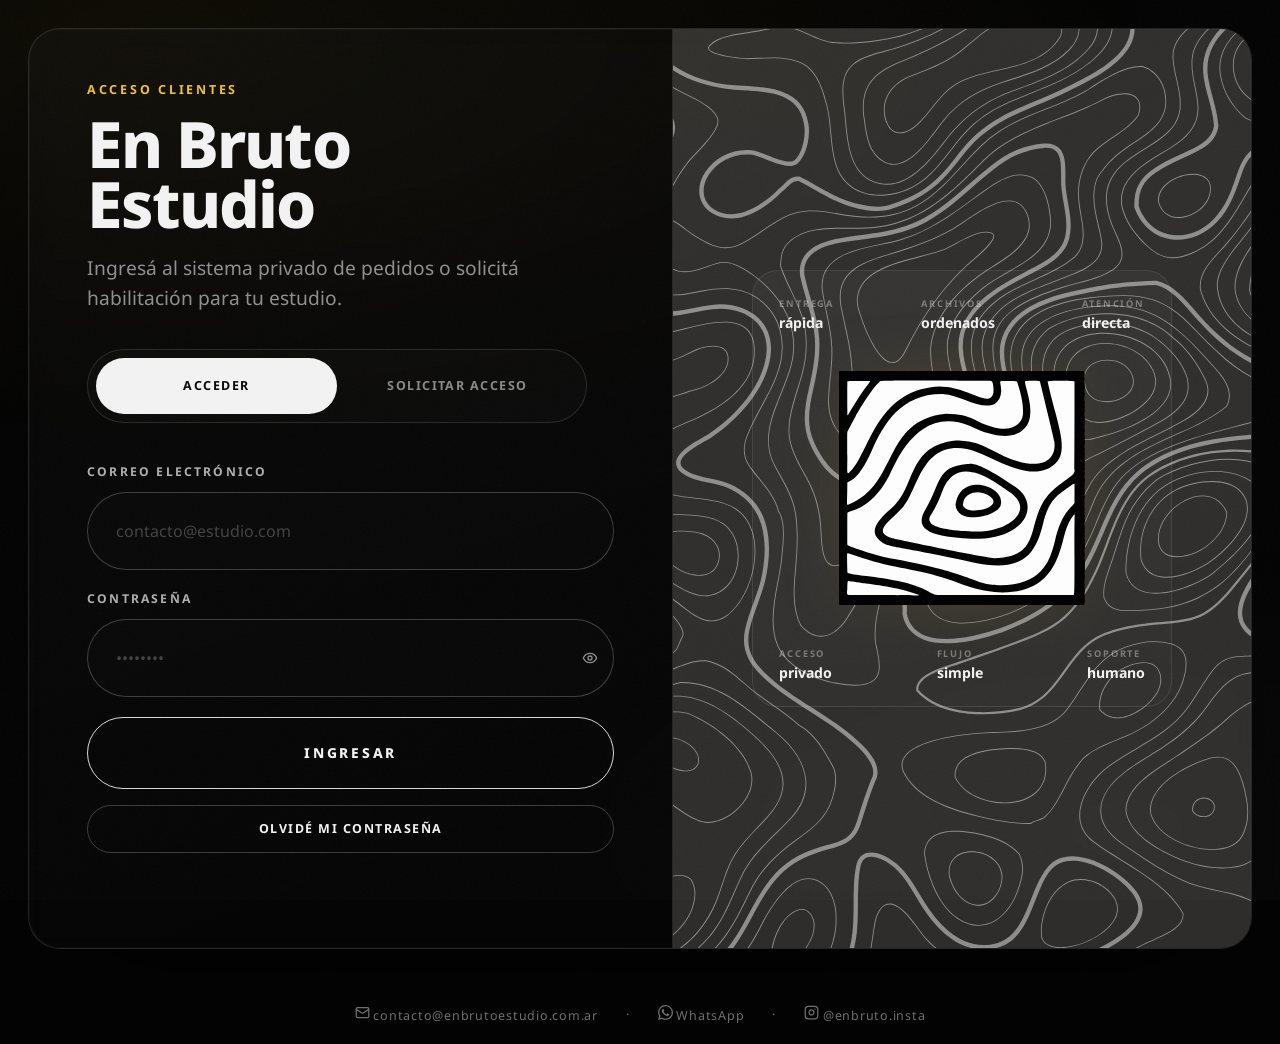
==== commit 2aebb70f: "Add files via upload" ====
--- a/index.html
+++ b/index.html
@@ -4,8 +4,12 @@
 <head>
   <meta charset="utf-8" />
   <meta name="viewport" content="width=device-width, initial-scale=1" />
-  <title>Portal clientes</title>
-  <meta name="description" content="Portal privado para clientes autorizados de En Bruto Estudio." />
+  <title>Acceso clientes · En Bruto Estudio</title>
+  <meta name="description" content="Portal privado de pedidos para estudios de arquitectura. Impresión profesional de planos y renders." />
+  <meta property="og:title" content="En Bruto Estudio · Portal clientes" />
+  <meta property="og:description" content="Portal privado de pedidos para estudios de arquitectura." />
+  <meta property="og:url" content="https://enbrutoestudio.com.ar" />
+  <meta property="og:type" content="website" />
   <link rel="icon" type="image/png" sizes="32x32" href="assets/favicon-32x32.png" />
   <link rel="icon" type="image/png" sizes="16x16" href="assets/favicon-16x16.png" />
   <link rel="apple-touch-icon" sizes="180x180" href="assets/apple-touch-icon.png" />
@@ -23,10 +27,6 @@
     <h1>En Bruto<br>Estudio</h1>
     <p class="lead">Ingresá al sistema privado de pedidos o solicitá habilitación para tu estudio.</p>
 
-    <a href="https://portal.enbrutoestudio.com.ar" class="primary-button" style="display:inline-flex;align-items:center;justify-content:center;text-decoration:none;margin-bottom:28px;">
-      <span>Ir al portal →</span>
-    </a>
-
     <div class="tabs" role="tablist" aria-label="Acceso portal">
       <button class="tab is-active" data-view="login" role="tab" type="button" aria-selected="true">
         Acceder
@@ -39,36 +39,61 @@
     <!-- ── TAB: ACCEDER ── -->
     <div class="view is-active" data-content="login">
 
-      <!-- Vista A: formulario de email -->
-      <div id="loginFormView">
+      <!-- Vista: verificando sesión activa -->
+      <div id="sessionCheckView" style="display:none;">
+        <div class="btn-spinner" style="width:24px;height:24px;border-width:2.5px;margin-bottom:20px;"></div>
+        <p class="lead compact" style="color:rgba(255,255,255,0.5);">Verificando sesión…</p>
+      </div>
+
+      <!-- Vista: formulario email + contraseña -->
+      <div id="loginView" style="display:none;">
         <form id="loginForm" class="stack-form" novalidate>
           <label for="loginEmail">Correo electrónico</label>
           <div class="field-wrap">
-            <input
-              id="loginEmail"
-              name="email"
-              type="email"
-              placeholder="contacto@enbrutoestudio.com.ar"
-              autocomplete="email"
-              required
-            />
-          </div>
-          <button class="primary-button" type="submit"><span>Continuar</span></button>
-          <p class="helper">Te enviaremos un enlace seguro. Sin contraseña · 1 uso · Expira en 30 min.</p>
+            <input id="loginEmail" name="email" type="email"
+              placeholder="contacto@estudio.com"
+              autocomplete="email" required />
+          </div>
+          <label for="loginPassword">Contraseña</label>
+          <div class="field-wrap">
+            <input id="loginPassword" name="password" type="password"
+              placeholder="••••••••"
+              autocomplete="current-password" required />
+          <button type="button" id="togglePwd" class="pwd-toggle" aria-label="Mostrar contraseña" tabindex="0">
+            <svg id="eyeIcon" xmlns="http://www.w3.org/2000/svg" width="16" height="16" viewBox="0 0 24 24" fill="none" stroke="currentColor" stroke-width="2" stroke-linecap="round" stroke-linejoin="round" aria-hidden="true"><path d="M2 12s3-7 10-7 10 7 10 7-3 7-10 7-10-7-10-7Z"/><circle cx="12" cy="12" r="3"/></svg>
+            <svg id="eyeOffIcon" xmlns="http://www.w3.org/2000/svg" width="16" height="16" viewBox="0 0 24 24" fill="none" stroke="currentColor" stroke-width="2" stroke-linecap="round" stroke-linejoin="round" aria-hidden="true" style="display:none;"><path d="M9.88 9.88a3 3 0 1 0 4.24 4.24"/><path d="M10.73 5.08A10.43 10.43 0 0 1 12 5c7 0 10 7 10 7a13.16 13.16 0 0 1-1.67 2.68"/><path d="M6.61 6.61A13.526 13.526 0 0 0 2 12s3 7 10 7a9.74 9.74 0 0 0 5.39-1.61"/><line x1="2" x2="22" y1="2" y2="22"/></svg>
+          </button>
+          </div>
+          <button class="primary-button" type="submit"><span>Ingresar</span></button>
+          <button id="forgotBtn" class="mini-button" type="button" style="margin-top:4px;">Olvidé mi contraseña</button>
           <p id="loginMessage" class="status-message" aria-live="polite"></p>
         </form>
       </div>
 
-      <!-- Vista B: confirmación enviado -->
-      <div id="loginSentView" style="display:none;">
+      <!-- Vista: olvidé mi contraseña -->
+      <div id="forgotView" style="display:none;">
+        <form id="forgotForm" class="stack-form" novalidate>
+          <p class="eyebrow" style="margin-bottom:12px;">Restablecer contraseña</p>
+          <label for="forgotEmail">Correo electrónico</label>
+          <div class="field-wrap">
+            <input id="forgotEmail" name="email" type="email"
+              placeholder="contacto@estudio.com"
+              autocomplete="email" required />
+          </div>
+          <button class="primary-button" type="submit"><span>Enviar enlace</span></button>
+          <button id="backToLoginBtn" class="mini-button" type="button" style="margin-top:4px;">Volver al login</button>
+          <p id="forgotMessage" class="status-message" aria-live="polite"></p>
+        </form>
+      </div>
+
+      <!-- Vista: enlace de reset enviado -->
+      <div id="forgotSentView" style="display:none;">
         <p class="eyebrow" style="color:#b8d4a0;margin-bottom:12px;">Enlace enviado</p>
         <p class="lead compact">
           Revisá tu bandeja de entrada.<br>
           El enlace expira en <strong>30 minutos</strong> y es de un solo uso.
         </p>
-        <button id="loginResetBtn" class="mini-button" type="button" style="margin-top:28px;">
-          Usar otro correo
-        </button>
+        <button id="backToLoginBtn2" class="mini-button" type="button" style="margin-top:28px;">Volver al login</button>
       </div>
 
     </div>
--- a/styles.css
+++ b/styles.css
@@ -7,7 +7,6 @@
   --muted-strong: rgba(255,255,255,0.72);
   --accent: #f1c232;
   --transition-fast: 190ms ease;
-  --transition-medium: 340ms ease;
 }
 
 * { box-sizing: border-box; }
@@ -19,28 +18,23 @@
   -webkit-font-smoothing: antialiased;
   overflow-x: hidden;
 }
-button, input { font: inherit; }
+button, input, textarea, select { font: inherit; }
 a { color: inherit; }
 
-/* Grain overlay */
+/* Grain */
 body::after {
   content: "";
-  position: fixed;
-  inset: 0;
-  pointer-events: none;
-  z-index: 100;
-  opacity: 0.032;
+  position: fixed; inset: 0;
+  pointer-events: none; z-index: 100; opacity: 0.03;
   background-image: url("data:image/svg+xml,%3Csvg viewBox='0 0 256 256' xmlns='http://www.w3.org/2000/svg'%3E%3Cfilter id='n'%3E%3CfeTurbulence type='fractalNoise' baseFrequency='0.85' numOctaves='4' stitchTiles='stitch'/%3E%3C/filter%3E%3Crect width='100%25' height='100%25' filter='url(%23n)'/%3E%3C/svg%3E");
   background-size: 180px 180px;
 }
 
-/* Grid de fondo */
+/* Grid */
 body::before {
   content: "";
-  position: fixed;
-  inset: 0;
-  pointer-events: none;
-  opacity: 0.16;
+  position: fixed; inset: 0;
+  pointer-events: none; opacity: 0.14;
   background-image:
     linear-gradient(rgba(255,255,255,0.04) 1px, transparent 1px),
     linear-gradient(90deg, rgba(255,255,255,0.04) 1px, transparent 1px);
@@ -48,15 +42,13 @@
   mask-image: radial-gradient(ellipse at 50% 0%, rgba(0,0,0,0.5) 0%, transparent 68%);
 }
 
-/* Ambient glow */
+/* Ambient */
 .site-shell::before {
   content: "";
-  position: fixed;
-  inset: 0;
-  pointer-events: none;
+  position: fixed; inset: 0; pointer-events: none;
   background:
-    radial-gradient(ellipse 80% 45% at 12% 4%, rgba(241,194,50,0.055), transparent),
-    radial-gradient(ellipse 60% 35% at 88% 92%, rgba(255,255,255,0.02), transparent);
+    radial-gradient(ellipse 80% 45% at 12% 4%, rgba(241,194,50,0.05), transparent),
+    radial-gradient(ellipse 60% 35% at 88% 92%, rgba(255,255,255,0.018), transparent);
 }
 
 .site-shell {
@@ -74,27 +66,28 @@
   border-radius: 32px;
   overflow: hidden;
   background:
-    linear-gradient(160deg, rgba(255,255,255,0.025) 0%, rgba(255,255,255,0.006) 100%),
-    rgba(0,0,0,0.18);
+    linear-gradient(160deg, rgba(255,255,255,0.022) 0%, rgba(255,255,255,0.005) 100%),
+    rgba(0,0,0,0.16);
   backdrop-filter: blur(10px);
   box-shadow:
     0 0 0 1px rgba(255,255,255,0.03) inset,
     0 50px 140px rgba(0,0,0,0.4);
 }
 
-/* FIX MOBILE: min() evita que minmax exceda el viewport */
+/* ── PORTAL LOGIN (split) ─────────────────────────────────────── */
+
 .split-card {
   display: grid;
   grid-template-columns: minmax(min(400px, 100%), 1fr) minmax(0, 0.9fr);
 }
-
-/* ── LEFT PANEL ───────────────────────────────────────────────── */
 
 .left-panel {
   min-width: 0;
   position: relative;
   padding: 52px 58px 56px;
 }
+
+/* ── TYPOGRAPHY ───────────────────────────────────────────────── */
 
 .eyebrow {
   margin: 0 0 16px;
@@ -107,377 +100,649 @@
 
 h1 {
   margin: 0;
-  font-size: clamp(3rem, 5.5vw, 4.8rem);
+  font-size: clamp(2.8rem, 5vw, 4.6rem);
   line-height: 0.93;
   font-weight: 800;
   letter-spacing: -0.03em;
 }
 
+h2 { margin: 0; }
+
 .lead {
-  max-width: 540px;
-  margin: 22px 0 36px;
+  margin: 20px 0 36px;
   color: var(--muted);
   font-size: clamp(1rem, 1.6vw, 1.2rem);
   line-height: 1.55;
 }
-
-/* ── UTILITY CHIPS ────────────────────────────────────────────── */
-
-.utility-strip {
-  display: flex;
-  flex-direction: row;
-  gap: 32px;
-  margin: 0 0 34px;
-  flex-wrap: wrap;
-}
-
-.utility-chip {
-  display: flex;
-  flex-direction: row;
-  align-items: baseline;
-  gap: 10px;
-}
-
-.utility-chip__label {
-  color: rgba(255,255,255,0.36);
-  font-size: 0.62rem;
-  font-weight: 700;
-  letter-spacing: 0.2em;
-  text-transform: uppercase;
-}
-
-.utility-chip strong {
-  font-size: 0.92rem;
-  font-weight: 700;
-  color: var(--muted-strong);
-}
-
-/* ── TABS ─────────────────────────────────────────────────────── */
-
-.tabs {
-  width: min(580px, 100%);
-  display: grid;
-  grid-template-columns: 1fr 1fr;
-  padding: 8px;
-  border: 1px solid var(--line);
-  border-radius: 999px;
-  background: rgba(255,255,255,0.018);
-}
-
-.tab {
-  appearance: none;
-  background: transparent;
-  color: rgba(255,255,255,0.52);
-  border: 0;
-  min-height: 64px;
-  border-radius: 999px;
-  text-transform: uppercase;
-  letter-spacing: 0.12em;
-  font-size: 0.8rem;
-  font-weight: 700;
-  cursor: pointer;
-  transition: background var(--transition-fast), color var(--transition-fast);
-}
-
-.tab:hover { color: rgba(255,255,255,0.88); }
-
-.tab.is-active {
-  background: var(--text);
-  color: #080808;
-}
-
-/* ── VIEWS ────────────────────────────────────────────────────── */
-
-.view {
-  display: none;
-  width: min(580px, 100%);
-  padding-top: 38px;
-  animation: viewIn 260ms ease;
-}
-.view.is-active { display: block; }
-
-@keyframes viewIn {
-  from { opacity: 0; transform: translateY(8px); }
-  to   { opacity: 1; transform: translateY(0); }
-}
+.lead.compact { margin: 8px 0 0; font-size: 0.95rem; }
+
+/* ── FORMS ────────────────────────────────────────────────────── */
 
 .stack-form { display: grid; gap: 12px; }
+.compact-form { gap: 12px; }
 
 label {
   display: block;
   text-transform: uppercase;
-  letter-spacing: 0.2em;
-  color: rgba(255,255,255,0.7);
+  letter-spacing: 0.18em;
+  color: rgba(255,255,255,0.68);
   font-size: 0.76rem;
   font-weight: 700;
   margin-top: 8px;
 }
 
-/* ── INPUTS ───────────────────────────────────────────────────── */
-
 .field-wrap { position: relative; }
-
-/* Shimmer dorado en foco */
 .field-wrap::after {
   content: "";
-  position: absolute;
-  inset: 1px;
-  border-radius: 999px;
-  pointer-events: none;
+  position: absolute; inset: 1px;
+  border-radius: 999px; pointer-events: none;
   background: linear-gradient(90deg, rgba(241,194,50,0.07), transparent 28%, transparent 72%, rgba(255,255,255,0.04));
-  opacity: 0;
-  transition: opacity var(--transition-fast);
+  opacity: 0; transition: opacity var(--transition-fast);
 }
 .field-wrap:focus-within::after { opacity: 1; }
 
-input {
+input, textarea, select {
   width: 100%;
   border: 1px solid var(--line-strong);
-  border-radius: 999px;
-  min-height: 80px;
-  padding: 0 30px;
-  background: rgba(255,255,255,0.012);
+  border-radius: 20px;
+  min-height: 68px;
+  padding: 0 24px;
+  background: rgba(255,255,255,0.01);
   color: var(--text);
   outline: none;
   transition: border-color var(--transition-fast), background var(--transition-fast), box-shadow var(--transition-fast);
 }
 
-input::placeholder { color: rgba(255,255,255,0.24); }
-input:hover { border-color: rgba(255,255,255,0.28); }
-input:focus {
-  border-color: rgba(241,194,50,0.55);
-  background: rgba(255,255,255,0.02);
-  box-shadow: 0 0 0 3px rgba(241,194,50,0.07);
-}
-
-/* ── BOTÓN PRIMARIO ───────────────────────────────────────────── */
+/* Portal login input pill */
+.portal-shell input { border-radius: 999px; min-height: 78px; padding: 0 28px; }
+
+input::placeholder, textarea::placeholder { color: rgba(255,255,255,0.24); }
+input:hover, textarea:hover, select:hover { border-color: rgba(255,255,255,0.26); }
+input:focus, textarea:focus, select:focus {
+  border-color: rgba(241,194,50,0.5);
+  background: rgba(255,255,255,0.018);
+  box-shadow: 0 0 0 3px rgba(241,194,50,0.06);
+}
+
+textarea { min-height: 110px; padding: 16px 24px; border-radius: 20px; resize: vertical; }
+select { appearance: none; }
+
+/* ── BUTTONS ──────────────────────────────────────────────────── */
 
 .primary-button {
-  position: relative;
-  overflow: hidden;
-  margin-top: 8px;
-  min-height: 80px;
-  width: 100%;
-  padding: 0 28px;
+  position: relative; overflow: hidden;
+  margin-top: 8px; min-height: 72px; width: 100%; padding: 0 28px;
   border-radius: 999px;
-  border: 1px solid rgba(255,255,255,0.88);
-  background: transparent;
-  color: var(--text);
-  text-transform: uppercase;
-  letter-spacing: 0.2em;
-  font-size: 0.88rem;
-  font-weight: 800;
-  cursor: pointer;
-  transition:
-    background var(--transition-fast),
-    color var(--transition-fast),
-    transform var(--transition-fast),
-    border-color var(--transition-fast);
-}
-
+  border: 1px solid rgba(255,255,255,0.85);
+  background: transparent; color: var(--text);
+  text-transform: uppercase; letter-spacing: 0.2em;
+  font-size: 0.86rem; font-weight: 800; cursor: pointer;
+  transition: background var(--transition-fast), color var(--transition-fast), transform var(--transition-fast);
+}
 .primary-button span { position: relative; z-index: 2; }
-
-.primary-button:hover {
-  background: var(--text);
-  color: #0a0a0a;
-  transform: translateY(-2px);
-}
-
+.primary-button:hover { background: var(--text); color: #0a0a0a; transform: translateY(-2px); }
 .primary-button:active { transform: translateY(0) scale(0.99); }
-
-.primary-button:disabled {
-  opacity: 0.7;
-  cursor: wait;
-  transform: none;
-}
+.primary-button:disabled { opacity: 0.7; cursor: url("data:image/svg+xml,%3Csvg xmlns='http://www.w3.org/2000/svg' width='24' height='24' viewBox='0 0 24 24'%3E%3Ccircle cx='12' cy='12' r='9' fill='none' stroke='rgba(255,255,255,0.15)' stroke-width='2.5'/%3E%3Cpath d='M12 3 A9 9 0 0 1 21 12' fill='none' stroke='%23f1c232' stroke-width='2.5' stroke-linecap='round'/%3E%3C/svg%3E") 12 12, wait; transform: none; }
 
 .mini-button {
-  min-height: 48px;
-  border-radius: 999px;
-  padding: 0 20px;
+  min-height: 48px; border-radius: 999px; padding: 0 20px;
   border: 1px solid var(--line-strong);
-  background: transparent;
-  color: rgba(255,255,255,0.86);
-  text-transform: uppercase;
-  letter-spacing: 0.12em;
-  font-size: 0.76rem;
-  font-weight: 700;
-  cursor: pointer;
-  transition: background var(--transition-fast), border-color var(--transition-fast), color var(--transition-fast);
-}
-
-.mini-button:hover {
-  background: rgba(255,255,255,0.05);
-  border-color: rgba(255,255,255,0.32);
-  color: rgba(255,255,255,0.95);
-}
-
-/* ── HELPER / STATUS ──────────────────────────────────────────── */
+  background: transparent; color: var(--text);
+  text-transform: uppercase; letter-spacing: 0.12em;
+  font-size: 0.78rem; font-weight: 700; cursor: pointer;
+  transition: background var(--transition-fast), border-color var(--transition-fast);
+}
+.mini-button:hover { background: rgba(255,255,255,0.05); border-color: rgba(255,255,255,0.32); }
+
+.accent-button { border-color: var(--accent); color: var(--accent); }
+.accent-button:hover { background: rgba(241,194,50,0.08); }
+
+/* ── STATUS / HELPER ──────────────────────────────────────────── */
 
 .helper, .status-message {
-  color: var(--muted);
-  font-size: 0.9rem;
-  margin: 6px 0 0;
-  line-height: 1.5;
+  color: var(--muted); font-size: 0.88rem; margin: 6px 0 0; line-height: 1.5;
 }
 .status-message { min-height: 1.5em; }
 .status-message.is-error   { color: #f0a0a0; }
 .status-message.is-success { color: #b8d4a0; }
 
-/* ── RIGHT PANEL ──────────────────────────────────────────────── */
+/* ── RIGHT PANEL (portal login) ───────────────────────────────── */
 
 .right-panel {
-  min-width: 0;
-  position: relative;
+  min-width: 0; position: relative;
   border-left: 1px solid var(--line);
-  display: flex;
-  align-items: center;
-  justify-content: center;
-  padding: 48px;
-  overflow: hidden;
-}
-
-/* Topo SVG de fondo */
+  display: flex; align-items: center; justify-content: center;
+  padding: 48px; overflow: hidden;
+}
+
 .topo-bg {
-  position: absolute;
-  inset: 0;
-  width: 100%;
-  height: 100%;
+  position: absolute; inset: 0;
+  width: 100%; height: 100%;
   object-fit: cover;
-  opacity: 0.10;
-  pointer-events: none;
-}
-
-/* ── HERO STAGE ───────────────────────────────────────────────── */
-
+  opacity: 0.55; pointer-events: none;
+}
+
+/* Hero stage */
 .hero-stage {
   position: relative;
   width: min(420px, 100%); aspect-ratio: 0.96;
   display: grid; place-items: center; z-index: 1;
 }
-
 .hero-stage__glow {
   position: absolute; inset: 8% 10%; border-radius: 50%;
   background: radial-gradient(circle, rgba(241,194,50,0.1), transparent 58%);
   filter: blur(28px);
   animation: glowPulse 6s ease-in-out infinite;
-  pointer-events: none;
-}
-
+}
 @keyframes glowPulse {
   0%, 100% { opacity: 0.6; transform: scale(1); }
   50%       { opacity: 1;   transform: scale(1.08); }
 }
-
 .hero-stage__frame {
   position: relative; width: 100%; height: 100%;
   display: grid; place-items: center; padding: 28px;
   border: 1px solid rgba(255,255,255,0.09); border-radius: 26px;
   background: linear-gradient(180deg, rgba(255,255,255,0.022), rgba(255,255,255,0.005)), rgba(255,255,255,0.008);
 }
-
 .hero-stage__top {
   position: absolute;
   top: 26px; left: 26px; right: 26px;
   display: flex; justify-content: space-between; gap: 12px;
 }
-
 .hero-stage__specs {
   position: absolute;
   bottom: 24px; left: 26px; right: 26px;
   display: flex; justify-content: space-between; gap: 12px;
 }
-
 .spec-item { display: grid; gap: 3px; }
 .spec-item__label {
-  color: rgba(255,255,255,0.36);
-  font-size: 0.58rem;
-  font-weight: 700;
-  letter-spacing: 0.2em;
-  text-transform: uppercase;
-}
-.spec-item strong {
-  font-size: 0.88rem;
-  font-weight: 700;
-}
+  color: rgba(255,255,255,0.36); font-size: 0.58rem;
+  font-weight: 700; letter-spacing: 0.2em; text-transform: uppercase;
+}
+.spec-item strong { font-size: 0.88rem; font-weight: 700; }
 
 .hero-logo {
   width: min(270px, 68%); display: block;
   animation: logoBreath 9s ease-in-out infinite;
   filter: drop-shadow(0 0 32px rgba(241,194,50,0.07));
 }
-
 @keyframes logoBreath {
-  0%, 100% { transform: translateY(0)    rotate(-0.3deg); }
-  33%       { transform: translateY(-6px) rotate(0.2deg);  }
+  0%, 100% { transform: translateY(0) rotate(-0.3deg); }
+  33%       { transform: translateY(-6px) rotate(0.2deg); }
   66%       { transform: translateY(-3px) rotate(-0.1deg); }
 }
 
+/* ── DASHBOARD ────────────────────────────────────────────────── */
+
+.dashboard-card, .profile-card {
+  padding: 36px 40px;
+  min-height: calc(100vh - 56px);
+}
+
+.panel-header {
+  display: flex; justify-content: space-between; gap: 20px;
+  align-items: flex-start;
+  padding-bottom: 28px; border-bottom: 1px solid var(--line);
+}
+.panel-header.simple { align-items: center; }
+.header-actions { display: flex; gap: 10px; flex-wrap: wrap; }
+
+.dashboard-grid {
+  display: grid;
+  grid-template-columns: 1.1fr 1fr;
+  gap: 20px; padding-top: 24px;
+}
+
+.info-block {
+  min-width: 0;
+  border: 1px solid var(--line); border-radius: 26px;
+  padding: 22px; background: rgba(255,255,255,0.008);
+}
+.full-span { grid-column: 1 / -1; }
+
+.block-head {
+  padding-bottom: 16px;
+  border-bottom: 1px solid rgba(255,255,255,0.08);
+  margin-bottom: 18px;
+}
+.block-head.between { display: flex; justify-content: space-between; align-items: center; }
+.block-head h2 {
+  font-size: 0.9rem; text-transform: uppercase;
+  letter-spacing: 0.14em; font-weight: 700;
+}
+
+/* Files */
+.file-list, .history-list { display: grid; gap: 0; }
+.file-row {
+  display: flex; justify-content: space-between; gap: 14px;
+  align-items: center; padding: 14px 0;
+  border-bottom: 1px solid rgba(255,255,255,0.07);
+}
+.file-row:last-child { border-bottom: 0; }
+.file-meta { display: grid; gap: 4px; min-width: 0; }
+.file-title { font-weight: 700; font-size: 0.92rem; }
+.file-sub { color: var(--muted); font-size: 0.84rem; }
+.file-link {
+  color: var(--text); text-decoration: none;
+  border: 1px solid var(--line-strong); border-radius: 999px;
+  padding: 10px 14px; font-size: 0.8rem; white-space: nowrap;
+  transition: background var(--transition-fast);
+}
+.file-link:hover { background: rgba(255,255,255,0.04); }
+
+/* Grids */
+.grid-two, .grid-three { display: grid; gap: 12px; }
+.grid-two   { grid-template-columns: 1fr 1fr; }
+.grid-three { grid-template-columns: repeat(3, 1fr); }
+
+/* Drop zone */
+.drop-zone {
+  border: 2px dashed rgba(255,255,255,0.18); border-radius: 14px;
+  padding: 20px 16px; text-align: center; cursor: pointer;
+  transition: border-color 200ms ease, background 200ms ease;
+  background: rgba(255,255,255,0.02); user-select: none;
+}
+.drop-zone:hover, .drop-zone.drag-over {
+  border-color: rgba(255,255,255,0.5); background: rgba(255,255,255,0.05);
+}
+.drop-zone.has-file { border-color: rgba(255,255,255,0.45); border-style: solid; background: rgba(255,255,255,0.04); }
+.drop-zone.drop-error { border-color: rgba(220,80,80,0.6); background: rgba(220,80,80,0.05); color: #e07070; }
+.drop-label { display: flex; flex-direction: column; gap: 4px; font-size: 0.84rem; color: rgba(255,255,255,0.45); }
+.drop-label .drop-hint { font-size: 0.74rem; opacity: 0.6; }
+.drop-label .drop-filename { color: rgba(255,255,255,0.9); font-weight: 600; word-break: break-all; }
+.drop-label .drop-size { font-size: 0.74rem; opacity: 0.5; }
+
+/* History */
+.history-row { padding: 14px 0; border-bottom: 1px solid rgba(255,255,255,0.07); }
+.history-row:last-child { border-bottom: none; }
+.history-main { display: flex; flex-direction: column; gap: 8px; }
+@media (min-width: 520px) {
+  .history-main { flex-direction: row; align-items: center; justify-content: space-between; }
+}
+.history-meta { display: grid; gap: 4px; min-width: 0; }
+.history-title { font-weight: 700; font-size: 0.92rem; }
+.history-sub { color: var(--muted); font-size: 0.84rem; }
+.history-date { font-size: 0.7rem; color: rgba(255,255,255,0.3); margin-left: 8px; font-weight: 400; }
+.history-estado { display: flex; flex-direction: column; gap: 5px; align-items: flex-start; }
+@media (min-width: 520px) { .history-estado { align-items: flex-end; } }
+
+/* Estado badges */
+.estado-badge {
+  font-size: 0.62rem; font-weight: 700; letter-spacing: 0.1em;
+  text-transform: uppercase; padding: 3px 10px;
+  border-radius: 999px; border: 1px solid currentColor;
+}
+.estado-recibido     { color: rgba(255,255,255,0.42); }
+.estado-en-proceso   { color: #e0b04a; }
+.estado-en-impresión { color: #6ab0f5; }
+.estado-listo        { color: #7ee07e; }
+.estado-entregado    { color: rgba(255,255,255,0.22); }
+
+.estado-track { display: flex; gap: 4px; }
+.estado-step { width: 18px; height: 3px; border-radius: 2px; background: rgba(255,255,255,0.1); transition: background 0.3s; }
+.estado-step.active  { background: rgba(255,255,255,0.32); }
+.estado-step.current { background: #fff; }
+
+/* Urgente badge inline */
+.badge-urgent {
+  font-size: 0.58rem; font-weight: 700; letter-spacing: 0.08em;
+  text-transform: uppercase; padding: 2px 7px;
+  border-radius: 999px; border: 1px solid rgba(241,194,50,0.6);
+  color: var(--accent); vertical-align: middle; margin-left: 6px;
+}
+
+/* ── URGENCY CHECKBOX ─────────────────────────────────────────── */
+
+.urgency-check-label {
+  display: flex; align-items: center; gap: 10px;
+  cursor: pointer;
+  font-size: 0.76rem; font-weight: 700;
+  text-transform: uppercase; letter-spacing: 0.18em;
+  color: rgba(255,255,255,0.68);
+  margin-top: 4px;
+  user-select: none;
+}
+
+.urgency-check-label input[type="checkbox"] {
+  position: absolute; opacity: 0; width: 0; height: 0; pointer-events: none;
+}
+
+.urgency-check-box {
+  width: 18px; height: 18px; flex-shrink: 0;
+  border: 1.5px solid rgba(255,255,255,0.28);
+  border-radius: 5px;
+  background: transparent;
+  transition: border-color var(--transition-fast), background var(--transition-fast);
+  position: relative;
+}
+.urgency-check-box::after {
+  content: "";
+  position: absolute; inset: 0;
+  display: flex; align-items: center; justify-content: center;
+  opacity: 0;
+  background: url("data:image/svg+xml,%3Csvg viewBox='0 0 12 10' xmlns='http://www.w3.org/2000/svg'%3E%3Cpath d='M1 5l3.5 3.5L11 1' stroke='%230a0a0a' stroke-width='1.8' fill='none' stroke-linecap='round' stroke-linejoin='round'/%3E%3C/svg%3E") center / 10px no-repeat;
+  transition: opacity var(--transition-fast);
+}
+
+.urgency-check-label input[type="checkbox"]:checked + .urgency-check-box {
+  background: var(--accent);
+  border-color: var(--accent);
+}
+.urgency-check-label input[type="checkbox"]:checked + .urgency-check-box::after {
+  opacity: 1;
+}
+.urgency-check-label:hover .urgency-check-box {
+  border-color: rgba(255,255,255,0.5);
+}
+
+/* ── DELIVERY OPTIONS ─────────────────────────────────────────── */
+
+.delivery-options {
+  display: grid;
+  grid-template-columns: repeat(3, 1fr);
+  gap: 10px;
+  margin-top: 2px;
+}
+
+.delivery-option {
+  display: block; cursor: pointer;
+  text-transform: none; letter-spacing: 0;
+  font-size: 1rem; font-weight: 400;
+  margin-top: 0;
+  color: var(--text);
+}
+
+.delivery-option input[type="radio"] {
+  position: absolute; opacity: 0; width: 0; height: 0; pointer-events: none;
+}
+
+.delivery-card {
+  display: flex; flex-direction: column; gap: 6px;
+  padding: 14px 14px 12px;
+  border: 1px solid rgba(255,255,255,0.12);
+  border-radius: 14px;
+  background: rgba(255,255,255,0.02);
+  min-height: 80px;
+  transition: border-color var(--transition-fast), background var(--transition-fast);
+}
+
+.delivery-option:hover .delivery-card {
+  border-color: rgba(255,255,255,0.26);
+  background: rgba(255,255,255,0.04);
+}
+
+.delivery-option input[type="radio"]:checked + .delivery-card {
+  border-color: rgba(241,194,50,0.55);
+  background: rgba(241,194,50,0.05);
+}
+
+.delivery-top {
+  display: flex; justify-content: space-between; align-items: center;
+}
+
+.delivery-name {
+  font-size: 0.82rem; font-weight: 800;
+  text-transform: uppercase; letter-spacing: 0.1em;
+  color: var(--text);
+}
+
+.delivery-check {
+  width: 14px; height: 14px; border-radius: 50%;
+  border: 1.5px solid rgba(255,255,255,0.2);
+  flex-shrink: 0;
+  transition: border-color var(--transition-fast), background var(--transition-fast);
+}
+.delivery-option input[type="radio"]:checked + .delivery-card .delivery-check {
+  border-color: var(--accent);
+  background: var(--accent);
+  box-shadow: 0 0 0 3px rgba(241,194,50,0.12);
+}
+
+.delivery-detail {
+  font-size: 0.72rem; color: var(--muted); line-height: 1.45;
+  font-weight: 400;
+}
+.delivery-option input[type="radio"]:checked + .delivery-card .delivery-detail {
+  color: rgba(241,194,50,0.7);
+}
+
+/* ── PRICE DISPLAY ────────────────────────────────────────────── */
+
+.price-display {
+  display: flex; justify-content: space-between; align-items: center;
+  gap: 16px; padding: 16px 20px;
+  border: 1px solid rgba(241,194,50,0.25);
+  border-radius: 16px;
+  background: rgba(241,194,50,0.04);
+  animation: priceReveal 280ms ease both;
+}
+
+@keyframes priceReveal {
+  from { opacity: 0; transform: translateY(4px); }
+  to   { opacity: 1; transform: translateY(0); }
+}
+
+.price-inner { display: flex; flex-direction: column; gap: 3px; min-width: 0; }
+
+.price-label {
+  font-size: 0.68rem; text-transform: uppercase;
+  letter-spacing: 0.18em; font-weight: 700;
+  color: rgba(241,194,50,0.65);
+}
+
+.price-breakdown {
+  font-size: 0.74rem; color: var(--muted); line-height: 1.4;
+}
+.price-urgent { color: rgba(241,194,50,0.7); }
+
+.price-value {
+  font-size: 1.55rem; font-weight: 800;
+  letter-spacing: -0.02em; color: var(--accent);
+  white-space: nowrap; flex-shrink: 0;
+}
+
+/* ── MODAL ────────────────────────────────────────────────────── */
+
+.modal-overlay {
+  display: none; position: fixed; inset: 0;
+  background: rgba(0,0,0,0.78); backdrop-filter: blur(4px);
+  z-index: 1000; align-items: center; justify-content: center; padding: 16px;
+}
+.modal-overlay.is-open { display: flex; }
+.modal-box {
+  background: #0e0e0e; border: 1px solid rgba(255,255,255,0.12);
+  border-radius: 20px; padding: 28px; width: 100%; max-width: 420px;
+  display: flex; flex-direction: column; gap: 18px;
+}
+.confirm-details { display: flex; flex-direction: column; gap: 6px; }
+.confirm-row {
+  display: flex; justify-content: space-between; align-items: baseline;
+  gap: 14px; font-size: 0.875rem;
+  border-bottom: 1px solid rgba(255,255,255,0.06); padding-bottom: 8px;
+}
+.confirm-row span { color: rgba(255,255,255,0.38); text-transform: uppercase; font-size: 0.68rem; letter-spacing: 0.08em; flex-shrink: 0; }
+.confirm-row strong { color: #fff; font-weight: 700; text-align: right; word-break: break-word; }
+.modal-actions { display: flex; gap: 10px; justify-content: flex-end; }
+
+/* Confirm price block */
+.confirm-price-wrap {
+  display: none;
+  flex-direction: column; gap: 6px;
+  padding: 16px 18px;
+  border: 1px solid rgba(241,194,50,0.3);
+  border-radius: 12px;
+  background: rgba(241,194,50,0.05);
+}
+
+.confirm-price-wrap.is-visible {
+  display: flex;
+}
+
+.confirm-price-inner {
+  display: flex; justify-content: space-between; align-items: center; gap: 16px;
+}
+
+.confirm-price-label {
+  font-size: 0.68rem; text-transform: uppercase;
+  letter-spacing: 0.16em; font-weight: 700;
+  color: rgba(241,194,50,0.6);
+}
+
+.confirm-price-value {
+  font-size: 1.65rem; font-weight: 800;
+  letter-spacing: -0.02em; color: var(--accent);
+}
+
+.confirm-price-note {
+  margin: 0; font-size: 0.72rem; color: rgba(255,255,255,0.28); line-height: 1.4;
+}
+
+/* ── PROFILE ──────────────────────────────────────────────────── */
+
+.profile-grid {
+  display: grid;
+  grid-template-columns: 1fr 0.65fr;
+  gap: 20px; padding-top: 24px;
+}
+
+.identity-card {
+  border: 1px solid var(--line); border-radius: 26px;
+  display: flex; align-items: center; gap: 24px;
+  padding: 28px; background: rgba(255,255,255,0.008);
+}
+.profile-logo { width: min(110px, 28%); }
+.identity-info h2 {
+  font-size: clamp(1.4rem, 2.5vw, 2rem);
+  font-weight: 800; letter-spacing: -0.015em; margin-top: 6px;
+}
+
+.profile-data-block, .activity-block, .last-order-block {
+  border: 1px solid var(--line); border-radius: 26px;
+  padding: 22px 26px; background: rgba(255,255,255,0.008);
+}
+
+.block-label {
+  margin: 0 0 14px; font-size: 0.74rem;
+  text-transform: uppercase; letter-spacing: 0.18em;
+  color: rgba(255,255,255,0.38); font-weight: 700;
+}
+
+.data-row {
+  display: flex; justify-content: space-between; gap: 16px;
+  padding: 14px 0; border-bottom: 1px solid rgba(255,255,255,0.08);
+}
+.data-row:last-child { border-bottom: 0; }
+.data-row span { color: var(--muted); text-transform: uppercase; letter-spacing: 0.1em; font-size: 0.8rem; }
+.data-row strong { font-size: 0.95rem; font-weight: 700; }
+
+.stats-grid { display: grid; grid-template-columns: repeat(3,1fr); gap: 14px; }
+.stat-item { display: grid; gap: 5px; }
+.stat-value { font-size: 1.9rem; font-weight: 800; letter-spacing: -0.02em; display: block; }
+.stat-label { font-size: 0.74rem; text-transform: uppercase; letter-spacing: 0.1em; color: var(--muted); display: block; }
+
+.last-order-inner { display: grid; gap: 10px; }
+.last-order-row { display: flex; justify-content: space-between; align-items: center; gap: 14px; flex-wrap: wrap; }
+.profile-empty { color: var(--muted); font-size: 0.92rem; }
+
+/* ── TABS (index) ─────────────────────────────────────────────── */
+
+.tabs {
+  display: grid; grid-template-columns: 1fr 1fr;
+  padding: 8px; margin-bottom: 0;
+  border: 1px solid var(--line); border-radius: 999px;
+  background: rgba(255,255,255,0.018);
+  width: min(500px, 100%);
+}
+.tab {
+  appearance: none; background: transparent;
+  color: rgba(255,255,255,0.52); border: 0;
+  min-height: 56px; border-radius: 999px;
+  text-transform: uppercase; letter-spacing: 0.12em;
+  font-size: 0.78rem; font-weight: 700; cursor: pointer;
+  transition: background var(--transition-fast), color var(--transition-fast);
+}
+.tab:hover { color: rgba(255,255,255,0.88); }
+.tab.is-active { background: var(--text); color: #080808; }
+
+.view { display: none; padding-top: 32px; animation: viewIn 250ms ease; }
+.view.is-active { display: block; }
+@keyframes viewIn {
+  from { opacity: 0; transform: translateY(6px); }
+  to   { opacity: 1; transform: translateY(0); }
+}
+
 /* ── FOOTER ───────────────────────────────────────────────────── */
 
 .site-footer {
-  display: flex;
-  align-items: center;
-  justify-content: center;
-  flex-wrap: wrap;
-  gap: 6px 16px;
-  padding: 16px 28px 22px;
-}
-
-.footer-link {
-  display: inline-flex;
-  align-items: center;
-  gap: 6px;
-  color: rgba(255,255,255,0.3);
-  text-decoration: none;
-  font-size: 0.7rem;
-  letter-spacing: 0.06em;
+  display: flex; flex-wrap: wrap; gap: 16px 28px;
+  justify-content: center; align-items: center;
+  padding: 28px 28px 20px; opacity: 0.45;
+  font-size: 0.78rem; letter-spacing: 0.06em;
+}
+.site-footer a { text-decoration: none; }
+.site-footer a:hover { opacity: 0.75; }
+
+/* ── SPINNER ──────────────────────────────────────────────────── */
+
+.btn-spinner {
+  display: inline-block; width: 12px; height: 12px;
+  border: 2px solid rgba(255,255,255,0.2); border-top-color: #fff;
+  border-radius: 50%; animation: spin 0.7s linear infinite;
+  vertical-align: middle; margin-right: 5px;
+}
+@keyframes spin { to { transform: rotate(360deg); } }
+
+/* ── ACCESSIBILITY ────────────────────────────────────────────── */
+
+.sr-only {
+  position: absolute;
+  width: 1px; height: 1px;
+  padding: 0; margin: -1px;
+  overflow: hidden;
+  clip: rect(0,0,0,0);
+  white-space: nowrap;
+  border: 0;
+}
+
+.pwd-toggle {
+  position: absolute;
+  right: 12px; top: 50%;
+  transform: translateY(-50%);
+  background: none; border: none; padding: 4px;
+  color: var(--muted);
+  cursor: pointer;
+  display: flex; align-items: center; justify-content: center;
+  border-radius: 4px;
   transition: color var(--transition-fast);
 }
-.footer-link:hover { color: rgba(255,255,255,0.72); }
-.footer-link svg { flex-shrink: 0; opacity: 0.8; }
-.footer-sep { color: rgba(255,255,255,0.12); font-size: 0.72rem; }
-
-/* ── SPINNER ──────────────────────────────────────────────────── */
-
-.btn-spinner {
-  display: inline-block;
-  width: 13px; height: 13px;
-  border: 2px solid rgba(255,255,255,0.22);
-  border-top-color: #fff;
-  border-radius: 50%;
-  animation: spin 0.7s linear infinite;
-  vertical-align: middle;
-  margin-right: 5px;
-}
-@keyframes spin { to { transform: rotate(360deg); } }
-
-.msg-link { color: inherit; text-decoration: underline; cursor: pointer; }
+.pwd-toggle:hover { color: var(--text); }
+.pwd-toggle:focus-visible { outline: 2px solid var(--accent); outline-offset: 2px; }
 
 /* ── RESPONSIVE ───────────────────────────────────────────────── */
 
-@media (max-width: 1024px) {
+@media (max-width: 1100px) {
   .split-card { grid-template-columns: 1fr; }
-  .right-panel {
-    border-left: 0;
-    border-top: 1px solid var(--line);
-    min-height: 320px;
-  }
-  .hero-stage { width: min(480px, 100%); }
-}
-
-@media (max-width: 640px) {
+  .right-panel { border-left: 0; border-top: 1px solid var(--line); min-height: 300px; }
+  .hero-stage { width: min(480px, 100%); aspect-ratio: 1.3; }
+  .dashboard-grid { grid-template-columns: 1fr; }
+  .profile-grid { grid-template-columns: 1fr; }
+}
+
+@media (max-width: 700px) {
   .site-shell { padding: 14px; }
   .left-panel { padding: 26px 18px 28px; }
-  .right-panel { padding: 22px; }
-  .tabs { padding: 6px; }
-  .tab { min-height: 56px; font-size: 0.76rem; letter-spacing: 0.08em; }
-  .view { padding-top: 30px; }
-  input { min-height: 68px; padding: 0 22px; }
-  .primary-button { min-height: 68px; }
-  .hero-stage__specs { display: grid; grid-template-columns: repeat(3,1fr); gap: 8px; }
-  .site-footer { padding: 14px 18px 20px; flex-direction: column; align-items: flex-start; padding-left: 26px; }
-  .footer-sep { display: none; }
+  .dashboard-card, .profile-card { padding: 20px 16px; }
+  .grid-two, .grid-three { grid-template-columns: 1fr; }
+  .panel-header { flex-direction: column; gap: 14px; }
+  .identity-card { flex-direction: column; text-align: center; }
+  .stats-grid { grid-template-columns: repeat(3,1fr); }
+  .stat-value { font-size: 1.5rem; }
+  .delivery-options { grid-template-columns: 1fr; }
+  .price-value { font-size: 1.3rem; }
+}
+
+@media (max-width: 480px) {
+  .delivery-options { grid-template-columns: 1fr; }
 }
 
 @media (prefers-reduced-motion: reduce) {
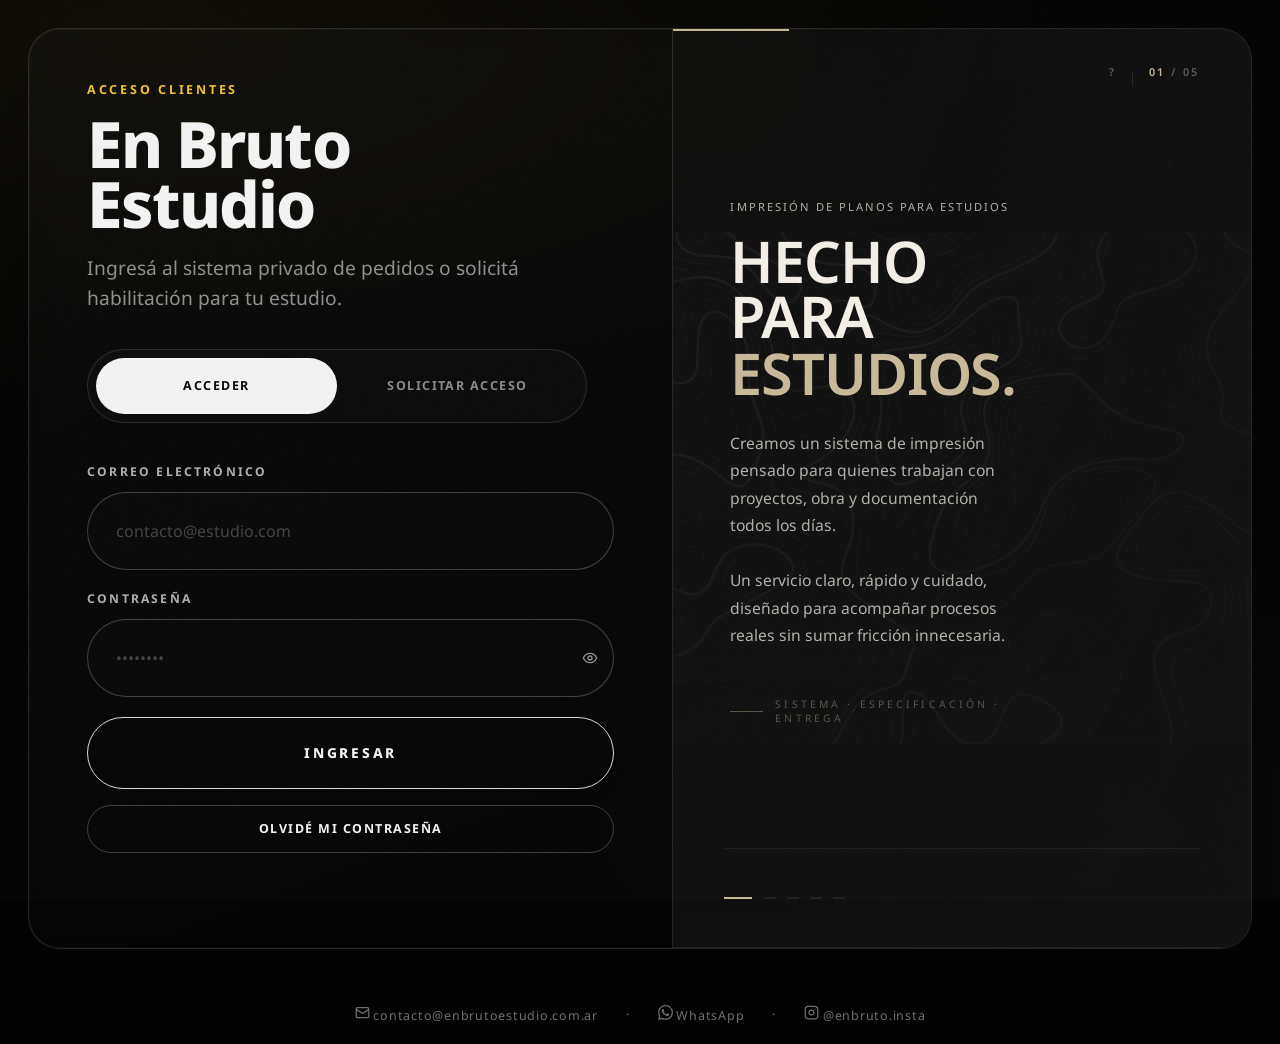
==== commit 93c8850f: "Add files via upload" ====
--- a/index.html
+++ b/index.html
@@ -137,44 +137,164 @@
     </div>
   </div>
 
-  <div class="right-panel logo-panel" aria-hidden="true">
-    <img src="assets/LANDING.svg" class="topo-bg" alt="" />
-
-    <div class="hero-stage">
-      <div class="hero-stage__glow"></div>
-      <div class="hero-stage__frame">
-        <div class="hero-stage__top">
-          <div class="spec-item">
-            <span class="spec-item__label">ENTREGA</span>
-            <strong>rápida</strong>
-          </div>
-          <div class="spec-item">
-            <span class="spec-item__label">ARCHIVOS</span>
-            <strong>ordenados</strong>
-          </div>
-          <div class="spec-item">
-            <span class="spec-item__label">ATENCIÓN</span>
-            <strong>directa</strong>
-          </div>
+  <section class="right-panel enbruto-right-panel" aria-label="Información sobre el servicio EN BRUTO" id="enbrutoPanel" tabindex="-1">
+    <div class="enbruto-right-bg" aria-hidden="true"></div>
+    <div class="enbruto-right-overlay" aria-hidden="true"></div>
+
+    <div id="slideAnnouncement" class="sr-only" aria-live="polite" aria-atomic="true"></div>
+
+    <div class="enbruto-slides-wrap">
+      <div class="enbruto-progress" id="enbrutoProgress" aria-hidden="true"></div>
+
+      <div class="enbruto-topbar" aria-label="Controles secundarios">
+        <button type="button" class="enbruto-meta-btn" id="enbrutoShortcutsBtn"
+          aria-label="Ver atajos de teclado" aria-expanded="false" title="Atajos (?)">?</button>
+        <div class="enbruto-topbar-sep" aria-hidden="true"></div>
+        <div class="enbruto-counter" aria-hidden="true">
+          <span id="enbrutoCurrent">01</span> / 05
         </div>
-        <img src="assets/isologo.svg" alt="" class="hero-logo" />
-        <div class="hero-stage__specs">
-          <div class="spec-item">
-            <span class="spec-item__label">ACCESO</span>
-            <strong>privado</strong>
-          </div>
-          <div class="spec-item">
-            <span class="spec-item__label">FLUJO</span>
-            <strong>simple</strong>
-          </div>
-          <div class="spec-item">
-            <span class="spec-item__label">SOPORTE</span>
-            <strong>humano</strong>
-          </div>
+      </div>
+
+      <div class="enbruto-slides" id="enbrutoSlides"
+        role="region" aria-roledescription="carrusel" aria-label="Servicios de EN BRUTO">
+
+        <article class="enbruto-slide" role="group" aria-roledescription="diapositiva" aria-label="1 de 5: Hecho para estudios">
+          <div class="enbruto-slide-inner enbruto-slide-split">
+            <div class="enbruto-copy">
+              <p class="enbruto-kicker">Impresión de planos para estudios</p>
+              <h2 class="enbruto-title">HECHO PARA<br><em>ESTUDIOS.</em></h2>
+              <p class="enbruto-body">
+                Creamos un sistema de impresión pensado para quienes trabajan con proyectos, obra y documentación todos los días.<br><br>
+                Un servicio claro, rápido y cuidado, diseñado para acompañar procesos reales sin sumar fricción innecesaria.
+              </p>
+              <div class="enbruto-tech-indicator" aria-hidden="true">
+                <span>Sistema · Especificación · Entrega</span>
+              </div>
+            </div>
+            <div class="enbruto-visual"></div>
+          </div>
+        </article>
+
+        <article class="enbruto-slide" role="group" aria-roledescription="diapositiva" aria-label="2 de 5: Un proceso simple">
+          <div class="enbruto-slide-inner">
+            <p class="enbruto-kicker">Carga de archivos y seguimiento</p>
+            <h2 class="enbruto-title">UN PROCESO<br><em>SIMPLE.</em></h2>
+            <p class="enbruto-body enbruto-body-narrow">
+              Ingresás, cargás el archivo y configurás el pedido según lo que necesitás.<br><br>
+              Desde ahí, cada trabajo sigue un recorrido claro. Menos vueltas. Más control. Más orden.
+            </p>
+            <div class="enbruto-steps">
+              <div class="enbruto-step">
+                <span class="enbruto-step-n">01</span>
+                <p><strong>Cargás el archivo</strong> desde el portal del estudio.</p>
+              </div>
+              <div class="enbruto-step">
+                <span class="enbruto-step-n">02</span>
+                <p><strong>Elegís tamaño, color, cantidad</strong> y la presentación que se adapte a tu necesidad.</p>
+              </div>
+              <div class="enbruto-step">
+                <span class="enbruto-step-n">03</span>
+                <p><strong>Seguís el estado</strong> y coordinás sin intermediarios.</p>
+              </div>
+            </div>
+          </div>
+        </article>
+
+        <article class="enbruto-slide" role="group" aria-roledescription="diapositiva" aria-label="3 de 5: Tres formas de entrega">
+          <div class="enbruto-slide-inner">
+            <p class="enbruto-kicker">Tipos de presentación de planos</p>
+            <h2 class="enbruto-title">TRES FORMAS<br>DE <em>ENTREGA.</em></h2>
+            <p class="enbruto-body enbruto-body-narrow">
+              Cada plano tiene un destino. Imprimimos y entregamos según el uso real que le vas a dar.
+            </p>
+            <div class="enbruto-delivery-grid">
+              <div class="enbruto-delivery-item">
+                <div class="enbruto-delivery-n">01</div>
+                <h3>Obra</h3>
+                <p>Enrollado, listo para uso inmediato en obra.</p>
+              </div>
+              <div class="enbruto-delivery-item">
+                <div class="enbruto-delivery-n">02</div>
+                <h3>Archivo</h3>
+                <p>Plegado para guardar, revisar o incorporar a documentación.</p>
+              </div>
+              <div class="enbruto-delivery-item">
+                <div class="enbruto-delivery-n">03</div>
+                <h3>Entrega final</h3>
+                <p>Presentación premium para estudio, archivo o cliente.</p>
+              </div>
+            </div>
+          </div>
+        </article>
+
+        <article class="enbruto-slide" role="group" aria-roledescription="diapositiva" aria-label="4 de 5: Somos nuevos">
+          <div class="enbruto-slide-inner enbruto-slide-honesty">
+            <div class="enbruto-copy">
+              <p class="enbruto-kicker">Atención directa para estudios</p>
+              <h2 class="enbruto-title">SOMOS<br><em>NUEVOS.</em><br>Y ESO ES<br><em>IMPORTANTE.</em></h2>
+            </div>
+            <div class="enbruto-honesty-panel">
+              <p class="enbruto-body">
+                No trabajamos desde la inercia.<br><br>
+                Estamos construyendo un sistema pensado para estudios que necesitan respuesta, criterio y seguimiento real.
+              </p>
+              <ul class="enbruto-honesty-list">
+                <li>Escuchamos lo que funciona.</li>
+                <li>Ajustamos lo que hace falta.</li>
+                <li>Acompañamos sin volver esto masivo.</li>
+              </ul>
+            </div>
+          </div>
+        </article>
+
+        <article class="enbruto-slide" role="group" aria-roledescription="diapositiva" aria-label="5 de 5: Acceso seguro">
+          <div class="enbruto-slide-inner enbruto-slide-access">
+            <p class="enbruto-kicker">Portal privado de acceso</p>
+            <h2 class="enbruto-title">ACCESO<br><em>SEGURO.</em></h2>
+            <p class="enbruto-body enbruto-body-narrow">
+              Ingresá con tu correo y contraseña.<br><br>
+              Si tu estudio aún no está habilitado, también podés dejarnos un mensaje y te respondemos de forma directa.
+            </p>
+            <div class="enbruto-access-actions">
+              <button type="button" class="enbruto-btn enbruto-btn-primary" data-tab="login">INGRESAR</button>
+              <button type="button" class="enbruto-btn enbruto-btn-secondary" data-tab="request">SOLICITAR ACCESO</button>
+            </div>
+          </div>
+        </article>
+
+      </div>
+
+      <div class="enbruto-shortcuts" id="enbrutoShortcuts"
+        role="region" aria-label="Referencia de atajos de teclado" aria-hidden="true">
+        <div class="enbruto-shortcuts-head">
+          <span class="enbruto-shortcuts-title">Referencia de teclado</span>
+          <button type="button" class="enbruto-shortcuts-close" id="closeShortcuts" aria-label="Cerrar">Cerrar ×</button>
         </div>
-      </div>
+        <div class="enbruto-shortcuts-grid" role="list">
+          <div class="enbruto-shortcut-item" role="listitem">
+            <span class="enbruto-shortcut-key">← →</span>
+            <span class="enbruto-shortcut-desc">Navegar diapositivas</span>
+          </div>
+          <div class="enbruto-shortcut-item" role="listitem">
+            <span class="enbruto-shortcut-key">Home</span>
+            <span class="enbruto-shortcut-desc">Primera diapositiva</span>
+          </div>
+          <div class="enbruto-shortcut-item" role="listitem">
+            <span class="enbruto-shortcut-key">End</span>
+            <span class="enbruto-shortcut-desc">Última diapositiva</span>
+          </div>
+          <div class="enbruto-shortcut-item" role="listitem">
+            <span class="enbruto-shortcut-key">? / Esc</span>
+            <span class="enbruto-shortcut-desc">Mostrar / cerrar atajos</span>
+          </div>
+        </div>
+      </div>
+
+      <nav class="enbruto-nav" aria-label="Navegación de diapositivas">
+        <div class="enbruto-dots" id="enbrutoDots" role="tablist" aria-label="Diapositivas"></div>
+      </nav>
     </div>
-  </div>
+  </section>
 
 </section>
 
--- a/styles.css
+++ b/styles.css
@@ -692,6 +692,303 @@
 }
 @keyframes spin { to { transform: rotate(360deg); } }
 
+/* ── CARRUSEL DERECHO ─────────────────────────────────────────── */
+
+.right-panel.enbruto-right-panel {
+  padding: 0;
+  display: block;
+  align-items: unset;
+  justify-content: unset;
+}
+
+.enbruto-right-panel {
+  --eb-bg:      #131313;
+  --eb-ink:     #f3efe6;
+  --eb-muted:   rgba(243,239,230,0.72);
+  --eb-faint:   rgba(243,239,230,0.35);
+  --eb-line:    rgba(243,239,230,0.10);
+  --eb-accent:  #c8b99a;
+  --eb-focus:   #c8b99a;
+  --eb-nav-h:   6.25rem;
+  position: relative;
+  min-height: 100%;
+  overflow: hidden;
+  color: #f3efe6;
+  isolation: isolate;
+}
+
+.enbruto-right-bg {
+  position: absolute; inset: 0;
+  background-image: url("assets/LANDING.svg");
+  background-repeat: no-repeat;
+  background-position: center center;
+  background-size: 125%;
+  opacity: 0.11;
+  filter: grayscale(1) contrast(1.1);
+  pointer-events: none;
+  z-index: 0;
+  transform: translateZ(0);
+}
+
+.enbruto-right-overlay {
+  position: absolute; inset: 0;
+  background:
+    linear-gradient(to right, rgba(19,19,19,0) 40%, rgba(19,19,19,0.55) 100%),
+    linear-gradient(to bottom, rgba(19,19,19,0.45) 0%, rgba(19,19,19,0.55) 40%, rgba(19,19,19,0.78) 100%);
+  pointer-events: none;
+  z-index: 1;
+}
+
+.enbruto-slides-wrap {
+  position: relative; z-index: 2;
+  min-height: 100%; min-height: inherit;
+  display: flex; flex-direction: column;
+}
+
+.enbruto-progress {
+  position: absolute; top: 0; left: 0;
+  height: 2px; width: 0%;
+  background: var(--eb-accent);
+  transition: width 0.6s cubic-bezier(0.22,1,0.36,1);
+  z-index: 5;
+}
+
+.enbruto-topbar {
+  position: absolute; top: 0; right: 0;
+  display: flex; align-items: center;
+  z-index: 6; user-select: none;
+}
+
+.enbruto-meta-btn {
+  appearance: none; background: transparent; border: none;
+  padding: 2.4rem 1rem 0.8rem;
+  font-family: inherit; font-size: 0.68rem; font-weight: 600;
+  letter-spacing: 0.22em; text-transform: uppercase;
+  color: var(--eb-faint); cursor: pointer;
+  transition: color 0.2s ease;
+  display: flex; align-items: flex-end; line-height: 1;
+}
+.enbruto-meta-btn:hover { color: var(--eb-muted); }
+.enbruto-meta-btn:focus-visible { outline: 2px solid var(--eb-focus); outline-offset: -2px; }
+
+.enbruto-topbar-sep {
+  width: 1px; height: 14px;
+  background: var(--eb-line);
+  margin-top: 2.4rem; flex-shrink: 0;
+}
+
+.enbruto-counter {
+  padding: 2.4rem 3.2rem 0.8rem 1rem;
+  font-size: 0.68rem; letter-spacing: 0.22em;
+  text-transform: uppercase; color: var(--eb-faint);
+  line-height: 1; font-weight: 600;
+}
+.enbruto-counter span { color: var(--eb-accent); }
+
+.enbruto-slides {
+  position: absolute; inset: 0;
+  display: flex;
+  transition: transform 0.6s cubic-bezier(0.22,1,0.36,1);
+  will-change: transform; touch-action: pan-y;
+}
+
+.enbruto-slide { min-width: 100%; min-height: 100%; }
+
+.enbruto-slide-inner {
+  min-height: 100%;
+  padding: 5rem 3.2rem calc(var(--eb-nav-h) + 2rem);
+  display: flex; flex-direction: column; justify-content: center;
+  overflow-y: auto;
+}
+
+.enbruto-slide-split {
+  display: grid; grid-template-columns: 1.1fr 0.9fr;
+  gap: 4rem; align-items: center;
+}
+
+.enbruto-slide-honesty {
+  display: grid; grid-template-columns: 1fr 1fr;
+  gap: 4rem; align-items: center;
+}
+
+.enbruto-slide-access {
+  justify-content: center; align-items: center; text-align: center;
+}
+.enbruto-slide-access .enbruto-body-narrow { margin-left: auto; margin-right: auto; }
+
+.enbruto-kicker {
+  margin: 0 0 1.2rem;
+  font-size: 0.7rem; line-height: 1.4;
+  letter-spacing: 0.18em; text-transform: uppercase;
+  color: var(--eb-muted); font-weight: 400;
+}
+
+.enbruto-title {
+  margin: 0;
+  font-weight: 600;
+  font-size: clamp(2rem,4.5vw,3.6rem);
+  line-height: 0.95; letter-spacing: -0.02em;
+  color: var(--eb-ink); text-transform: uppercase; max-width: 12ch;
+}
+.enbruto-title em { font-style: normal; color: var(--eb-accent); display: inline-block; padding-top: 0.05em; }
+
+.enbruto-body {
+  margin: 1.8rem 0 0; max-width: 36rem;
+  font-size: 0.98rem; line-height: 1.75; color: var(--eb-muted);
+}
+.enbruto-body-narrow { max-width: 32rem; }
+
+.enbruto-tech-indicator {
+  display: flex; align-items: center; gap: 0.8rem;
+  opacity: 0.4; margin-top: 3rem;
+}
+.enbruto-tech-indicator::before {
+  content: ""; width: 40px; height: 1px; background: var(--eb-accent);
+}
+.enbruto-tech-indicator span {
+  font-size: 0.65rem; letter-spacing: 0.3em; text-transform: uppercase; color: var(--eb-accent);
+}
+
+.enbruto-steps {
+  margin-top: 2.8rem; max-width: 40rem;
+  border-top: 1px solid var(--eb-line);
+}
+.enbruto-step {
+  display: grid; grid-template-columns: 2.5rem 1fr;
+  gap: 1.2rem; padding: 1.2rem 0;
+  border-bottom: 1px solid var(--eb-line); align-items: baseline;
+}
+.enbruto-step-n {
+  color: var(--eb-accent); font-size: 0.75rem;
+  letter-spacing: 0.12em; text-transform: uppercase;
+  font-weight: 600; font-feature-settings: "tnum";
+}
+.enbruto-step p { margin: 0; color: var(--eb-muted); font-size: 0.95rem; line-height: 1.7; }
+.enbruto-step strong { font-weight: 600; color: var(--eb-ink); }
+
+.enbruto-delivery-grid {
+  margin-top: 2.8rem; max-width: 44rem;
+  border-top: 1px solid var(--eb-line);
+}
+.enbruto-delivery-item {
+  display: grid; grid-template-columns: 2rem 8rem 1fr;
+  gap: 0 1.5rem; align-items: baseline;
+  padding: 1.2rem 0; border-bottom: 1px solid var(--eb-line);
+  position: relative; cursor: default;
+}
+.enbruto-delivery-item::after {
+  content: ""; position: absolute; left: 0; bottom: -1px;
+  width: 0; height: 1px; background: var(--eb-accent);
+  transition: width 0.5s cubic-bezier(0.22,1,0.36,1);
+}
+.enbruto-delivery-item:hover::after { width: 100%; }
+.enbruto-delivery-n {
+  font-size: 0.7rem; letter-spacing: 0.14em; color: var(--eb-accent);
+  font-weight: 600; font-feature-settings: "tnum";
+}
+.enbruto-delivery-item h3 {
+  margin: 0; font-size: 0.85rem; letter-spacing: 0.08em;
+  text-transform: uppercase; color: var(--eb-ink); font-weight: 600;
+}
+.enbruto-delivery-item p { margin: 0; color: var(--eb-muted); font-size: 0.92rem; line-height: 1.6; }
+
+.enbruto-honesty-panel {
+  padding-left: 3rem; border-left: 1px solid var(--eb-line);
+}
+.enbruto-honesty-list {
+  list-style: none; margin: 1.8rem 0 0; padding: 0;
+  display: flex; flex-direction: column; gap: 1rem;
+}
+.enbruto-honesty-list li {
+  position: relative; padding-left: 1.2rem;
+  color: var(--eb-muted); font-size: 0.95rem; line-height: 1.7;
+}
+.enbruto-honesty-list li::before {
+  content: "—"; position: absolute; left: 0; top: 0;
+  color: var(--eb-accent); font-weight: 600;
+}
+
+.enbruto-access-actions {
+  margin-top: 2.5rem; display: flex; gap: 1rem;
+  flex-wrap: wrap; justify-content: center;
+}
+.enbruto-btn {
+  display: inline-flex; align-items: center; justify-content: center;
+  min-height: 44px; padding: 0.8rem 1.6rem;
+  font-size: 0.72rem; letter-spacing: 0.14em; text-transform: uppercase;
+  font-weight: 600; cursor: pointer;
+  transition: transform 0.2s ease, border-color 0.2s ease, background 0.2s ease, color 0.2s ease, box-shadow 0.2s ease;
+  border: 1px solid transparent; background: transparent;
+  color: inherit; font-family: inherit; border-radius: 0;
+}
+.enbruto-btn:hover { transform: translateY(-2px); }
+.enbruto-btn:active { transform: translateY(0); }
+.enbruto-btn:focus-visible { outline: 2px solid var(--eb-focus); outline-offset: 3px; }
+.enbruto-btn-primary { background: var(--eb-accent); color: #111; border-color: var(--eb-accent); }
+.enbruto-btn-primary:hover { box-shadow: 0 4px 12px rgba(200,185,154,0.25); }
+.enbruto-btn-secondary { background: transparent; color: var(--eb-ink); border-color: var(--eb-line); }
+.enbruto-btn-secondary:hover { border-color: var(--eb-accent); color: var(--eb-accent); background: rgba(200,185,154,0.05); }
+
+.enbruto-nav {
+  position: absolute; left: 3.2rem; right: 3.2rem; bottom: 0;
+  height: var(--eb-nav-h);
+  display: flex; align-items: center; justify-content: flex-start;
+  z-index: 5; border-top: 1px solid rgba(243,239,230,0.06);
+}
+.enbruto-dots { display: flex; gap: 0.7rem; align-items: center; }
+.enbruto-dot {
+  width: 12px; height: 2px;
+  background: rgba(243,239,230,0.08);
+  transition: width 0.28s ease, background 0.28s ease;
+  cursor: pointer; border: none; padding: 0; flex-shrink: 0;
+}
+.enbruto-dot.is-visited { background: rgba(243,239,230,0.22); }
+.enbruto-dot:hover { background: rgba(243,239,230,0.38); }
+.enbruto-dot.is-active { width: 28px; background: var(--eb-accent); }
+.enbruto-dot:focus-visible { outline: 2px solid var(--eb-focus); outline-offset: 4px; }
+
+.enbruto-shortcuts {
+  position: absolute; left: 0; right: 0; bottom: 0;
+  background: rgba(15,15,15,0.97);
+  border-top: 1px solid var(--eb-line);
+  z-index: 15;
+  transform: translateY(100%);
+  transition: transform 0.45s cubic-bezier(0.22,1,0.36,1);
+  padding: 2rem 3.2rem calc(var(--eb-nav-h) + 0.5rem);
+}
+.enbruto-shortcuts.active { transform: translateY(0); }
+.enbruto-shortcuts-head {
+  display: flex; align-items: baseline;
+  justify-content: space-between; margin-bottom: 1.4rem;
+}
+.enbruto-shortcuts-title {
+  font-size: 0.65rem; letter-spacing: 0.3em; text-transform: uppercase;
+  color: var(--eb-accent); font-weight: 600;
+}
+.enbruto-shortcuts-close {
+  appearance: none; background: transparent; border: none;
+  color: var(--eb-faint); font-size: 0.65rem; letter-spacing: 0.2em;
+  text-transform: uppercase; font-weight: 600;
+  font-family: inherit; cursor: pointer; transition: color 0.2s ease;
+}
+.enbruto-shortcuts-close:hover { color: var(--eb-muted); }
+.enbruto-shortcuts-close:focus-visible { outline: 2px solid var(--eb-focus); outline-offset: 3px; }
+.enbruto-shortcuts-grid {
+  display: grid; grid-template-columns: repeat(2,1fr);
+  gap: 0; border-top: 1px solid var(--eb-line); border-left: 1px solid var(--eb-line);
+}
+.enbruto-shortcut-item {
+  display: flex; align-items: center; gap: 1rem;
+  padding: 0.7rem 1rem;
+  border-right: 1px solid var(--eb-line); border-bottom: 1px solid var(--eb-line);
+}
+.enbruto-shortcut-key {
+  font-size: 0.68rem; letter-spacing: 0.12em; text-transform: uppercase;
+  color: var(--eb-accent); font-weight: 600; font-feature-settings: "tnum";
+  min-width: 3.5rem; flex-shrink: 0;
+}
+.enbruto-shortcut-desc { font-size: 0.82rem; color: var(--eb-muted); line-height: 1.3; }
+
 /* ── ACCESSIBILITY ────────────────────────────────────────────── */
 
 .sr-only {
@@ -726,6 +1023,11 @@
   .hero-stage { width: min(480px, 100%); aspect-ratio: 1.3; }
   .dashboard-grid { grid-template-columns: 1fr; }
   .profile-grid { grid-template-columns: 1fr; }
+  .right-panel.enbruto-right-panel { min-height: 480px; }
+  .enbruto-slide-split, .enbruto-slide-honesty { grid-template-columns: 1fr; gap: 2.5rem; }
+  .enbruto-honesty-panel { padding-left: 0; border-left: 0; border-top: 1px solid var(--eb-line); padding-top: 2rem; }
+  .enbruto-tech-indicator { display: none; }
+  .enbruto-shortcuts-grid { grid-template-columns: 1fr; }
 }
 
 @media (max-width: 700px) {
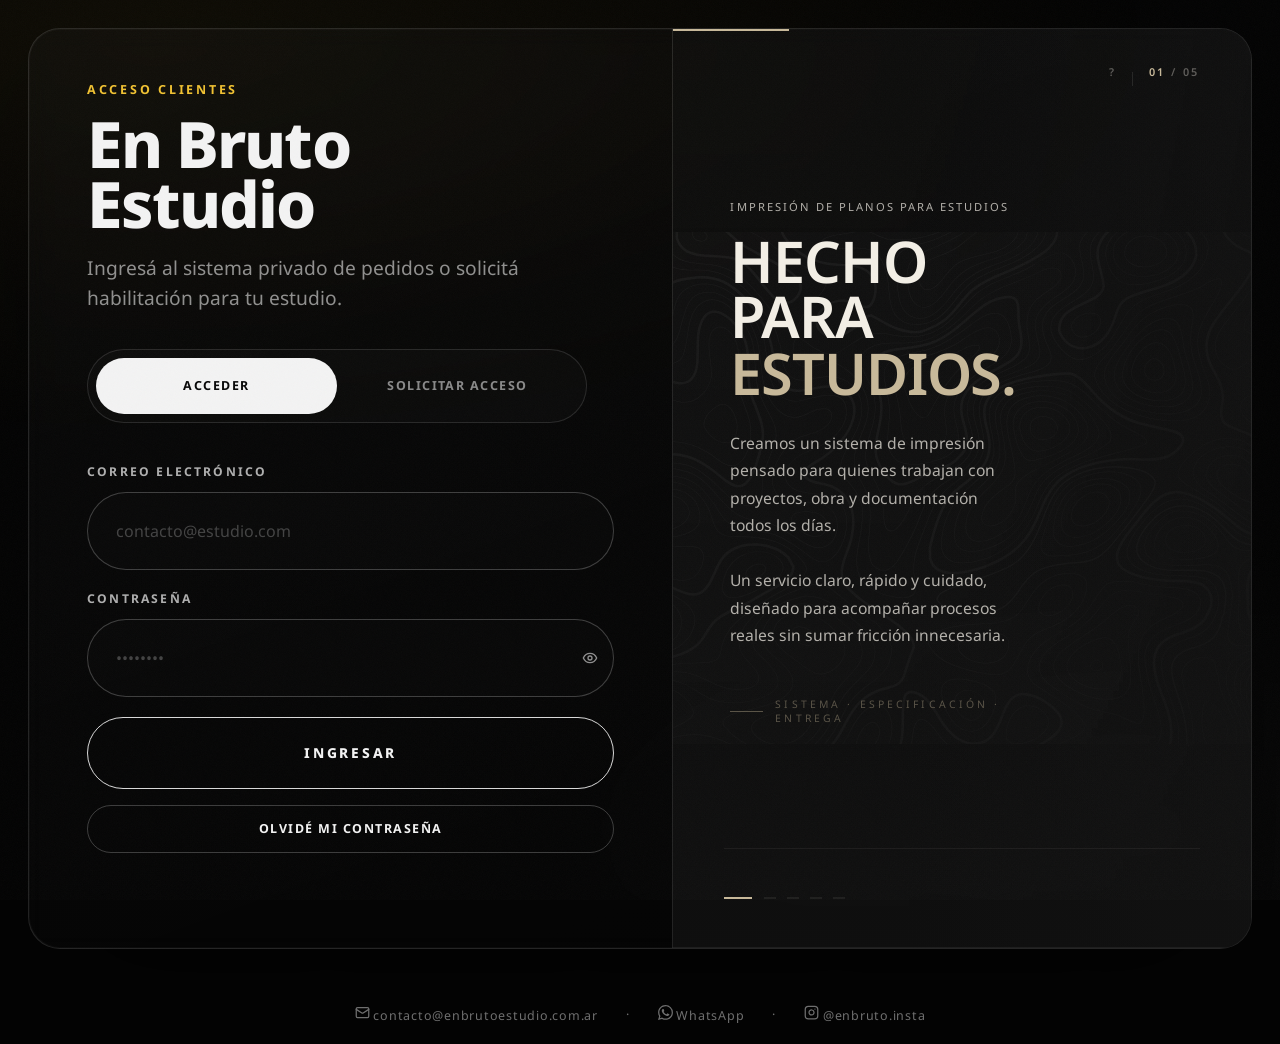
==== commit b21e63a4: "Add files via upload" ====
--- a/index.html
+++ b/index.html
@@ -15,7 +15,8 @@
   <link rel="apple-touch-icon" sizes="180x180" href="assets/apple-touch-icon.png" />
   <link rel="preconnect" href="https://fonts.googleapis.com" />
   <link rel="preconnect" href="https://fonts.gstatic.com" crossorigin />
-  <link href="https://fonts.googleapis.com/css2?family=Noto+Sans:wght@400;600;700;800&display=swap" rel="stylesheet" />
+  <link rel="preload" href="https://fonts.googleapis.com/css2?family=Noto+Sans:wght@400;600;700;800&display=swap" as="style" onload="this.onload=null;this.rel='stylesheet'" />
+  <noscript><link rel="stylesheet" href="https://fonts.googleapis.com/css2?family=Noto+Sans:wght@400;600;700;800&display=swap" /></noscript>
   <link rel="stylesheet" href="styles.css" />
 </head>
 <body>
--- a/styles.css
+++ b/styles.css
@@ -39,6 +39,7 @@
     linear-gradient(rgba(255,255,255,0.04) 1px, transparent 1px),
     linear-gradient(90deg, rgba(255,255,255,0.04) 1px, transparent 1px);
   background-size: 62px 62px;
+  -webkit-mask-image: radial-gradient(ellipse at 50% 0%, rgba(0,0,0,0.5) 0%, transparent 68%);
   mask-image: radial-gradient(ellipse at 50% 0%, rgba(0,0,0,0.5) 0%, transparent 68%);
 }
 
@@ -54,6 +55,7 @@
 .site-shell {
   position: relative;
   min-height: 100vh;
+  min-height: 100dvh;
   padding: 28px;
 }
 
@@ -62,6 +64,7 @@
 .card {
   position: relative;
   min-height: calc(100vh - 56px);
+  min-height: calc(100dvh - 56px);
   border: 1px solid var(--line);
   border-radius: 32px;
   overflow: hidden;
@@ -277,6 +280,7 @@
 .dashboard-card, .profile-card {
   padding: 36px 40px;
   min-height: calc(100vh - 56px);
+  min-height: calc(100dvh - 56px);
 }
 
 .panel-header {
@@ -610,7 +614,38 @@
   display: flex; align-items: center; gap: 24px;
   padding: 28px; background: rgba(255,255,255,0.008);
 }
-.profile-logo { width: min(110px, 28%); }
+.logo-upload-wrap {
+  position: relative; cursor: pointer; flex-shrink: 0;
+  width: min(110px, 28%); aspect-ratio: 1;
+  border-radius: 50%; overflow: hidden;
+  border: 1px solid var(--line);
+  background: rgba(255,255,255,0.04);
+}
+.logo-upload-wrap:focus-visible { outline: 2px solid var(--accent); outline-offset: 3px; }
+
+.profile-logo {
+  width: 100%; height: 100%;
+  object-fit: cover; object-position: center;
+  display: block;
+}
+
+.logo-upload-overlay {
+  position: absolute; inset: 0;
+  background: rgba(0,0,0,0.58);
+  display: flex; flex-direction: column;
+  align-items: center; justify-content: center; gap: 5px;
+  opacity: 0; transition: opacity 0.2s ease;
+  font-size: 0.62rem; font-weight: 700;
+  letter-spacing: 0.1em; text-transform: uppercase;
+  color: rgba(255,255,255,0.88);
+}
+.logo-upload-wrap:hover .logo-upload-overlay,
+.logo-upload-wrap:focus-visible .logo-upload-overlay { opacity: 1; }
+
+.logo-upload-msg {
+  margin: 6px 0 0; font-size: 0.75rem;
+  color: var(--muted); min-height: 1.2em;
+}
 .identity-info h2 {
   font-size: clamp(1.4rem, 2.5vw, 2rem);
   font-weight: 800; letter-spacing: -0.015em; margin-top: 6px;
@@ -691,6 +726,101 @@
   vertical-align: middle; margin-right: 5px;
 }
 @keyframes spin { to { transform: rotate(360deg); } }
+
+/* ── SKELETON LOADERS ────────────────────────────────────────── */
+
+@keyframes shimmer {
+  0%   { background-position: -200% 0; }
+  100% { background-position:  200% 0; }
+}
+
+.skeleton {
+  background: linear-gradient(90deg,
+    rgba(255,255,255,0.04) 25%,
+    rgba(255,255,255,0.09) 50%,
+    rgba(255,255,255,0.04) 75%);
+  background-size: 200% 100%;
+  animation: shimmer 1.5s ease-in-out infinite;
+  border-radius: 6px;
+}
+
+.sk-row { display: flex; flex-direction: column; gap: 8px; padding: 14px 0; border-bottom: 1px solid rgba(255,255,255,0.07); }
+.sk-row:last-child { border-bottom: none; }
+.sk-line { height: 11px; border-radius: 4px; }
+.sk-line-sm { height: 9px; border-radius: 4px; }
+
+/* ── TOAST NOTIFICATIONS ─────────────────────────────────────── */
+
+.toast-container {
+  position: fixed; bottom: 24px; left: 50%;
+  transform: translateX(-50%);
+  display: flex; flex-direction: column-reverse; gap: 10px;
+  z-index: 9999; pointer-events: none;
+  width: min(380px, calc(100vw - 32px));
+}
+
+.toast {
+  display: flex; align-items: center; gap: 12px;
+  padding: 13px 18px;
+  border-radius: 12px;
+  border: 1px solid rgba(255,255,255,0.1);
+  background: rgba(22,22,22,0.96);
+  backdrop-filter: blur(14px);
+  box-shadow: 0 8px 32px rgba(0,0,0,0.55);
+  font-size: 0.875rem; color: var(--text);
+  pointer-events: auto;
+  animation: toastIn 0.32s cubic-bezier(0.22,1,0.36,1) both;
+}
+
+.toast.is-exiting { animation: toastOut 0.22s ease forwards; }
+
+.toast-dot { width: 7px; height: 7px; border-radius: 50%; flex-shrink: 0; }
+.toast.is-success .toast-dot { background: #7ee07e; }
+.toast.is-error   .toast-dot { background: #e07070; }
+.toast.is-info    .toast-dot { background: rgba(255,255,255,0.4); }
+
+@keyframes toastIn  { from { opacity: 0; transform: translateY(14px); } to { opacity: 1; transform: translateY(0); } }
+@keyframes toastOut { from { opacity: 1; transform: translateY(0); } to { opacity: 0; transform: translateY(-8px); } }
+
+/* ── ENTRANCE ANIMATION ──────────────────────────────────────── */
+
+@keyframes fadeUp {
+  from { opacity: 0; transform: translateY(14px); }
+  to   { opacity: 1; transform: translateY(0); }
+}
+
+.anim-fade-up { animation: fadeUp 0.42s cubic-bezier(0.22,1,0.36,1) both; }
+.anim-d1 { animation-delay: 0.04s; }
+.anim-d2 { animation-delay: 0.10s; }
+.anim-d3 { animation-delay: 0.17s; }
+.anim-d4 { animation-delay: 0.24s; }
+
+/* ── HISTORY PRICE ───────────────────────────────────────────── */
+
+.history-price {
+  font-size: 0.78rem; font-weight: 600;
+  color: rgba(255,255,255,0.4);
+  white-space: nowrap;
+}
+
+/* ── EMPTY STATE ─────────────────────────────────────────────── */
+
+.empty-state {
+  display: flex; flex-direction: column; align-items: center;
+  gap: 8px; padding: 28px 16px; text-align: center;
+}
+
+.empty-state-icon {
+  width: 28px; height: 28px; opacity: 0.14;
+  border: 1px solid rgba(255,255,255,0.5);
+  border-radius: 50%;
+  display: flex; align-items: center; justify-content: center;
+  margin-bottom: 4px;
+}
+
+.empty-state-icon svg { opacity: 0.8; }
+.empty-state-label { font-size: 0.82rem; color: var(--muted); }
+.empty-state-hint  { font-size: 0.74rem; color: rgba(255,255,255,0.25); }
 
 /* ── CARRUSEL DERECHO ─────────────────────────────────────────── */
 
@@ -1023,11 +1153,12 @@
   .hero-stage { width: min(480px, 100%); aspect-ratio: 1.3; }
   .dashboard-grid { grid-template-columns: 1fr; }
   .profile-grid { grid-template-columns: 1fr; }
-  .right-panel.enbruto-right-panel { min-height: 480px; }
-  .enbruto-slide-split, .enbruto-slide-honesty { grid-template-columns: 1fr; gap: 2.5rem; }
-  .enbruto-honesty-panel { padding-left: 0; border-left: 0; border-top: 1px solid var(--eb-line); padding-top: 2rem; }
+  .right-panel.enbruto-right-panel { height: 520px; }
+  .enbruto-slide-split, .enbruto-slide-honesty { grid-template-columns: 1fr; gap: 2rem; }
+  .enbruto-honesty-panel { padding-left: 0; border-left: 0; border-top: 1px solid var(--eb-line); padding-top: 1.6rem; }
   .enbruto-tech-indicator { display: none; }
   .enbruto-shortcuts-grid { grid-template-columns: 1fr; }
+  .enbruto-slide-inner { padding: 4rem 2.6rem calc(var(--eb-nav-h) + 1.5rem); }
 }
 
 @media (max-width: 700px) {
@@ -1041,10 +1172,51 @@
   .stat-value { font-size: 1.5rem; }
   .delivery-options { grid-template-columns: 1fr; }
   .price-value { font-size: 1.3rem; }
+
+  /* Carrusel mobile */
+  .right-panel.enbruto-right-panel { --eb-nav-h: 4.5rem; height: 500px; }
+  .enbruto-slide-inner {
+    padding: 3.5rem 1.8rem calc(var(--eb-nav-h) + 1rem);
+    justify-content: flex-start;
+  }
+  .enbruto-nav { left: 1.8rem; right: 1.8rem; }
+  .enbruto-topbar { top: 0; }
+  .enbruto-meta-btn { padding: 1.4rem 0.8rem 0.6rem; }
+  .enbruto-topbar-sep { margin-top: 1.4rem; }
+  .enbruto-counter { padding: 1.4rem 1.6rem 0.6rem 0.8rem; }
+  .enbruto-title { font-size: clamp(1.5rem, 7vw, 2.2rem); }
+  .enbruto-body { margin-top: 1rem; font-size: 0.9rem; line-height: 1.65; }
+  .enbruto-steps { margin-top: 1.4rem; }
+  .enbruto-step { padding: 0.9rem 0; gap: 1rem; }
+  .enbruto-step p { font-size: 0.88rem; }
+  .enbruto-delivery-grid { margin-top: 1.4rem; }
+  .enbruto-delivery-item {
+    grid-template-columns: 2rem 1fr;
+    grid-template-rows: auto auto;
+    gap: 0 1rem;
+  }
+  .enbruto-delivery-item h3 { grid-column: 2; grid-row: 1; }
+  .enbruto-delivery-item p  { grid-column: 2; grid-row: 2; font-size: 0.84rem; }
+  .enbruto-delivery-n       { grid-row: 1; align-self: center; }
+  .enbruto-honesty-list { margin-top: 1.2rem; gap: 0.7rem; }
+  .enbruto-honesty-list li { font-size: 0.88rem; }
+  .enbruto-access-actions { margin-top: 1.6rem; gap: 0.75rem; }
+  .enbruto-shortcuts { padding: 1.4rem 1.8rem calc(var(--eb-nav-h) + 0.5rem); }
 }
 
 @media (max-width: 480px) {
   .delivery-options { grid-template-columns: 1fr; }
+
+  /* Carrusel iPhone */
+  .right-panel.enbruto-right-panel { --eb-nav-h: 4rem; height: 480px; }
+  .enbruto-slide-inner { padding: 3rem 1.4rem calc(var(--eb-nav-h) + 0.75rem); }
+  .enbruto-nav { left: 1.4rem; right: 1.4rem; }
+  .enbruto-title { font-size: clamp(1.4rem, 8vw, 2rem); }
+  .enbruto-kicker { font-size: 0.64rem; margin-bottom: 0.8rem; }
+  .enbruto-body { font-size: 0.875rem; margin-top: 0.9rem; }
+  .enbruto-step p { font-size: 0.85rem; }
+  .enbruto-delivery-item p { font-size: 0.82rem; }
+  .enbruto-honesty-list li { font-size: 0.85rem; }
 }
 
 @media (prefers-reduced-motion: reduce) {
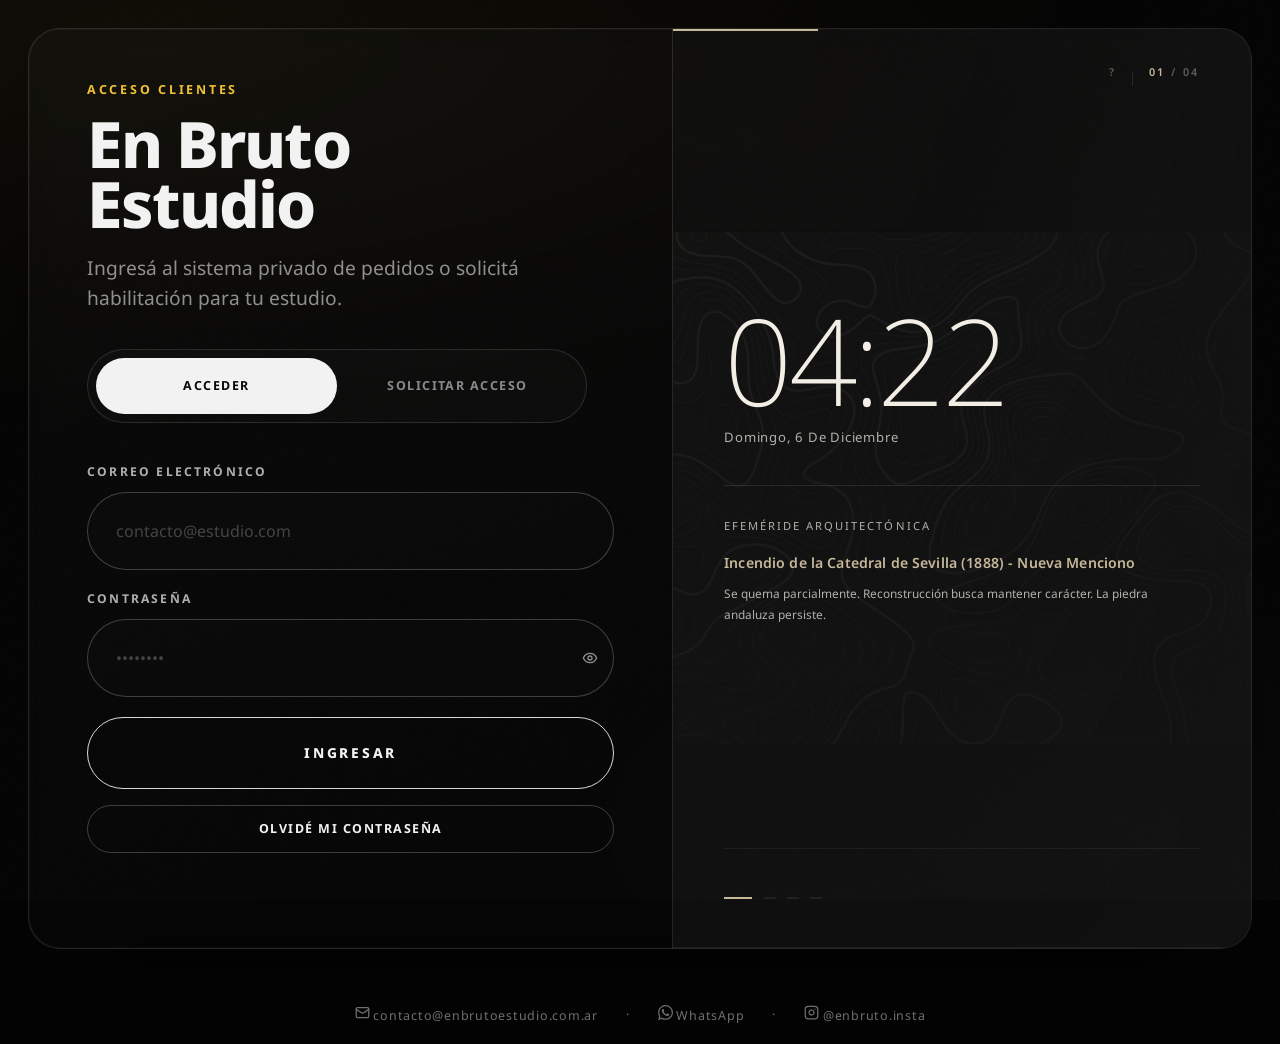
==== commit 900ddd6c: "Add files via upload" ====
--- a/index.html
+++ b/index.html
@@ -18,6 +18,8 @@
   <link rel="preload" href="https://fonts.googleapis.com/css2?family=Noto+Sans:wght@400;600;700;800&display=swap" as="style" onload="this.onload=null;this.rel='stylesheet'" />
   <noscript><link rel="stylesheet" href="https://fonts.googleapis.com/css2?family=Noto+Sans:wght@400;600;700;800&display=swap" /></noscript>
   <link rel="stylesheet" href="styles.css" />
+  <link href="https://fonts.googleapis.com/css2?family=Bebas+Neue&family=Inter:wght@300;400;500&display=swap" rel="stylesheet">
+  <link rel="stylesheet" href="easter-egg.css" />
 </head>
 <body>
   <main class="site-shell portal-shell">
@@ -25,7 +27,7 @@
 
   <div class="left-panel">
     <p class="eyebrow">Acceso clientes</p>
-    <h1>En Bruto<br>Estudio</h1>
+    <h1 id="ee-trigger">En Bruto<br>Estudio</h1>
     <p class="lead">Ingresá al sistema privado de pedidos o solicitá habilitación para tu estudio.</p>
 
     <div class="tabs" role="tablist" aria-label="Acceso portal">
@@ -152,31 +154,28 @@
           aria-label="Ver atajos de teclado" aria-expanded="false" title="Atajos (?)">?</button>
         <div class="enbruto-topbar-sep" aria-hidden="true"></div>
         <div class="enbruto-counter" aria-hidden="true">
-          <span id="enbrutoCurrent">01</span> / 05
+          <span id="enbrutoCurrent">01</span> / 04
         </div>
       </div>
 
       <div class="enbruto-slides" id="enbrutoSlides"
         role="region" aria-roledescription="carrusel" aria-label="Servicios de EN BRUTO">
 
-        <article class="enbruto-slide" role="group" aria-roledescription="diapositiva" aria-label="1 de 5: Hecho para estudios">
-          <div class="enbruto-slide-inner enbruto-slide-split">
-            <div class="enbruto-copy">
-              <p class="enbruto-kicker">Impresión de planos para estudios</p>
-              <h2 class="enbruto-title">HECHO PARA<br><em>ESTUDIOS.</em></h2>
-              <p class="enbruto-body">
-                Creamos un sistema de impresión pensado para quienes trabajan con proyectos, obra y documentación todos los días.<br><br>
-                Un servicio claro, rápido y cuidado, diseñado para acompañar procesos reales sin sumar fricción innecesaria.
-              </p>
-              <div class="enbruto-tech-indicator" aria-hidden="true">
-                <span>Sistema · Especificación · Entrega</span>
-              </div>
-            </div>
-            <div class="enbruto-visual"></div>
+        <article class="enbruto-slide" role="group" aria-roledescription="diapositiva" aria-label="1 de 4: Efemérides arquitectónicas">
+          <div class="enbruto-slide-inner enbruto-slide-calendar">
+            <div class="enbruto-clock" aria-live="polite" aria-atomic="false">
+              <div class="enbruto-clock-time" id="clockTime" aria-label="Hora">--:--</div>
+              <div class="enbruto-clock-date" id="clockDate">—</div>
+            </div>
+            <div class="enbruto-efemeride">
+              <p class="enbruto-kicker enbruto-efemeride-kicker">Efeméride arquitectónica</p>
+              <h2 class="enbruto-efemeride-titulo" id="efemeriTitulo">—</h2>
+              <p class="enbruto-efemeride-desc" id="efemeriDesc">—</p>
+            </div>
           </div>
         </article>
 
-        <article class="enbruto-slide" role="group" aria-roledescription="diapositiva" aria-label="2 de 5: Un proceso simple">
+        <article class="enbruto-slide" role="group" aria-roledescription="diapositiva" aria-label="2 de 4: Un proceso simple">
           <div class="enbruto-slide-inner">
             <p class="enbruto-kicker">Carga de archivos y seguimiento</p>
             <h2 class="enbruto-title">UN PROCESO<br><em>SIMPLE.</em></h2>
@@ -201,7 +200,7 @@
           </div>
         </article>
 
-        <article class="enbruto-slide" role="group" aria-roledescription="diapositiva" aria-label="3 de 5: Tres formas de entrega">
+        <article class="enbruto-slide" role="group" aria-roledescription="diapositiva" aria-label="3 de 4: Tres formas de entrega">
           <div class="enbruto-slide-inner">
             <p class="enbruto-kicker">Tipos de presentación de planos</p>
             <h2 class="enbruto-title">TRES FORMAS<br>DE <em>ENTREGA.</em></h2>
@@ -228,7 +227,7 @@
           </div>
         </article>
 
-        <article class="enbruto-slide" role="group" aria-roledescription="diapositiva" aria-label="4 de 5: Somos nuevos">
+        <article class="enbruto-slide" role="group" aria-roledescription="diapositiva" aria-label="4 de 4: Somos nuevos">
           <div class="enbruto-slide-inner enbruto-slide-honesty">
             <div class="enbruto-copy">
               <p class="enbruto-kicker">Atención directa para estudios</p>
@@ -248,20 +247,6 @@
           </div>
         </article>
 
-        <article class="enbruto-slide" role="group" aria-roledescription="diapositiva" aria-label="5 de 5: Acceso seguro">
-          <div class="enbruto-slide-inner enbruto-slide-access">
-            <p class="enbruto-kicker">Portal privado de acceso</p>
-            <h2 class="enbruto-title">ACCESO<br><em>SEGURO.</em></h2>
-            <p class="enbruto-body enbruto-body-narrow">
-              Ingresá con tu correo y contraseña.<br><br>
-              Si tu estudio aún no está habilitado, también podés dejarnos un mensaje y te respondemos de forma directa.
-            </p>
-            <div class="enbruto-access-actions">
-              <button type="button" class="enbruto-btn enbruto-btn-primary" data-tab="login">INGRESAR</button>
-              <button type="button" class="enbruto-btn enbruto-btn-secondary" data-tab="request">SOLICITAR ACCESO</button>
-            </div>
-          </div>
-        </article>
 
       </div>
 
@@ -329,5 +314,62 @@
 
   <script src="app.js"></script>
 
+  <!-- ─── EASTER EGG ───────────────────────────────────────── -->
+  <div id="cur-dot"></div>
+  <div id="cur-ring"></div>
+  <div id="flash"></div>
+
+  <section id="ee">
+    <div id="bg-grid"></div>
+
+    <header class="ee-topbar">
+      <span class="ee-label">Archivo · Referentes Cinematográficos</span>
+      <button id="btn-close">✕</button>
+    </header>
+
+    <div id="ee-body">
+      <main id="movie-list"></main>
+
+      <aside id="card">
+        <p class="card-empty" id="card-empty">Pasá el cursor<br>sobre una película</p>
+        <div class="card-inner">
+          <div class="card-title" id="ct"></div>
+          <div class="card-dir"   id="cd"></div>
+          <p   class="card-synopsis" id="cs"></p>
+          <div class="card-ratings">
+            <div class="card-rating"><b id="ci-imdb">—</b><span>IMDb</span></div>
+            <div class="card-rating"><b id="ci-rt">—</b><span>Rotten T.</span></div>
+          </div>
+          <a class="card-cta" id="cta" href="#" target="_blank" rel="noopener noreferrer">
+            <svg width="8" height="8" viewBox="0 0 9 9" fill="white"><polygon points="0,0 9,4.5 0,9"/></svg>
+            Ver Trailer
+          </a>
+        </div>
+      </aside>
+    </div>
+
+    <footer id="ee-progress">
+      <span class="prog-label">Vistas</span>
+      <span class="prog-num" id="ee-prog-num">0/10</span>
+      <div class="prog-bar"><div class="prog-fill" id="ee-prog-fill"></div></div>
+    </footer>
+  </section>
+
+  <div id="unlock">
+    <span class="unlock-tag">Archivo Completo · 10/10</span>
+    <h1 class="unlock-head">DESBLOQUEADO</h1>
+    <div class="unlock-rule"></div>
+    <p class="unlock-q">"La arquitectura es música congelada en el espacio.<br>Habitarla es escucharla."</p>
+    <span class="unlock-auth">— Adaptado de Friedrich Schelling</span>
+    <div class="unlock-building">
+      <span class="unlock-building-label">Imagen</span>
+      <span class="unlock-building-name">Centro Heydar Aliyev</span>
+      <span class="unlock-building-meta">Zaha Hadid Architects · Bakú, 2012</span>
+    </div>
+    <button class="unlock-btn" id="btn-unlock-close">Continuar ↗</button>
+  </div>
+
+  <script src="easter-egg.js"></script>
+
 </body>
 </html>
--- a/styles.css
+++ b/styles.css
@@ -285,11 +285,23 @@
 
 .panel-header {
   display: flex; justify-content: space-between; gap: 20px;
-  align-items: flex-start;
+  align-items: center;
   padding-bottom: 28px; border-bottom: 1px solid var(--line);
 }
 .panel-header.simple { align-items: center; }
-.header-actions { display: flex; gap: 10px; flex-wrap: wrap; }
+.header-actions {
+  display: flex;
+  flex-direction: column;
+  align-items: flex-end;
+  gap: 10px;
+  flex-shrink: 0;
+}
+.header-buttons {
+  display: flex;
+  gap: 10px;
+  align-items: center;
+  flex-wrap: nowrap;
+}
 
 .dashboard-grid {
   display: grid;
@@ -310,6 +322,32 @@
   margin-bottom: 18px;
 }
 .block-head.between { display: flex; justify-content: space-between; align-items: center; }
+
+.panel-timestamp {
+  display: flex;
+  flex-direction: column;
+  align-items: flex-end;
+  gap: 1px;
+  flex-shrink: 0;
+}
+.panel-ts-date {
+  font-size: 0.65rem;
+  letter-spacing: 0.05em;
+  color: rgba(255,255,255,0.32);
+  text-transform: capitalize;
+  line-height: 1.3;
+}
+.panel-ts-time {
+  font-size: 1rem;
+  font-weight: 700;
+  letter-spacing: 0.06em;
+  color: rgba(255,255,255,0.55);
+  font-variant-numeric: tabular-nums;
+  font-feature-settings: 'tnum';
+  line-height: 1.1;
+}
+body.bruto-beta .panel-ts-date { color: rgba(0,0,0,0.35); }
+body.bruto-beta .panel-ts-time { color: rgba(0,0,0,0.6); }
 .block-head h2 {
   font-size: 0.9rem; text-transform: uppercase;
   letter-spacing: 0.14em; font-weight: 700;
@@ -941,10 +979,67 @@
   gap: 4rem; align-items: center;
 }
 
-.enbruto-slide-access {
-  justify-content: center; align-items: center; text-align: center;
-}
-.enbruto-slide-access .enbruto-body-narrow { margin-left: auto; margin-right: auto; }
+.enbruto-slide-calendar {
+  gap: 2.4rem;
+  justify-content: center;
+}
+
+.enbruto-clock {
+  flex-shrink: 0;
+}
+
+.enbruto-clock-time {
+  font-size: clamp(4.5rem, 11vw, 7.5rem);
+  font-weight: 200;
+  letter-spacing: -0.03em;
+  line-height: 1;
+  color: var(--eb-text);
+  font-variant-numeric: tabular-nums;
+  font-feature-settings: 'tnum';
+}
+
+.enbruto-clock-date {
+  margin-top: 0.5rem;
+  font-size: 0.82rem;
+  font-weight: 400;
+  letter-spacing: 0.06em;
+  color: var(--eb-muted);
+  text-transform: capitalize;
+}
+
+.enbruto-efemeride {
+  border-top: 1px solid var(--eb-line);
+  padding-top: 2rem;
+}
+
+.enbruto-efemeride-kicker {
+  margin: 0 0 0.8rem;
+  font-size: 0.63rem;
+  letter-spacing: 0.22em;
+  text-transform: uppercase;
+  color: var(--eb-faint);
+}
+
+.enbruto-efemeride-titulo {
+  margin: 0 0 0.7rem;
+  font-size: 0.88rem;
+  font-weight: 600;
+  letter-spacing: 0.01em;
+  color: var(--eb-accent);
+  line-height: 1.35;
+}
+
+.enbruto-efemeride-desc {
+  margin: 0;
+  font-size: 0.74rem;
+  line-height: 1.75;
+  color: var(--eb-muted);
+  display: -webkit-box;
+  -webkit-line-clamp: 5;
+  line-clamp: 5;
+  -webkit-box-orient: vertical;
+  overflow: hidden;
+}
 
 .enbruto-kicker {
   margin: 0 0 1.2rem;
@@ -1226,3 +1321,305 @@
     transition-duration: 0.01ms !important;
   }
 }
+
+/* ─────────────────────────────────────────────────────────────────
+   EL VEEDOR — Mesa de Luz (AI scale verification)
+   ───────────────────────────────────────────────────────────────── */
+
+.veedor-toggle-row {
+  display: flex;
+  align-items: center;
+  justify-content: space-between;
+  gap: 12px;
+  padding: 14px 0 10px;
+  border-top: 1px solid rgba(255,255,255,0.07);
+  margin-top: 4px;
+}
+
+.veedor-label-wrap { display: flex; align-items: center; gap: 8px; }
+
+.veedor-name {
+  font-size: 0.72rem;
+  font-weight: 700;
+  letter-spacing: 0.1em;
+  text-transform: uppercase;
+  color: rgba(255,255,255,0.58);
+  transition: color 0.8s ease;
+}
+
+.veedor-beta {
+  font-size: 0.58rem;
+  letter-spacing: 0.12em;
+  font-weight: 700;
+  color: #555;
+  border: 1px solid #3a3a3a;
+  padding: 1px 5px;
+  vertical-align: middle;
+  transition: color 0.5s, border-color 0.5s;
+}
+
+/* Toggle switch */
+.toggle-switch {
+  position: relative;
+  width: 40px;
+  height: 22px;
+  flex-shrink: 0;
+  cursor: pointer;
+}
+.toggle-switch input { opacity: 0; width: 0; height: 0; position: absolute; }
+.toggle-track {
+  position: absolute; inset: 0;
+  background: rgba(255,255,255,0.1);
+  border: 1px solid rgba(255,255,255,0.14);
+  border-radius: 11px;
+  transition: background 0.35s, border-color 0.35s;
+}
+.toggle-switch input:checked + .toggle-track { background: #e8e8e3; border-color: #e8e8e3; }
+.toggle-thumb {
+  position: absolute;
+  width: 16px; height: 16px;
+  top: 2px; left: 2px;
+  background: rgba(255,255,255,0.35);
+  border-radius: 50%;
+  transition: transform 0.3s, background 0.3s;
+}
+.toggle-switch input:checked + .toggle-track .toggle-thumb {
+  transform: translateX(18px);
+  background: #0a0a0a;
+}
+
+/* Mesa de Luz — modo claro */
+.mesa-de-luz {
+  background: #F5F5F0 !important;
+  transition: background 0.8s ease;
+}
+.mesa-de-luz h2,
+.mesa-de-luz label,
+.mesa-de-luz .block-head h2      { color: #1A1A1A !important; }
+.mesa-de-luz .veedor-name        { color: #1A1A1A !important; }
+.mesa-de-luz .veedor-beta        { color: #666 !important; border-color: #aaa !important; }
+.mesa-de-luz .toggle-track       { background: rgba(0,0,0,0.08) !important; border-color: rgba(0,0,0,0.18) !important; }
+.mesa-de-luz .toggle-switch input:checked + .toggle-track { background: #1A1A1A !important; border-color: #1A1A1A !important; }
+.mesa-de-luz .toggle-switch input:checked + .toggle-track .toggle-thumb { background: #F5F5F0 !important; }
+.mesa-de-luz .toggle-thumb       { background: rgba(0,0,0,0.22) !important; }
+
+.mesa-de-luz input:not([type="checkbox"]):not([type="radio"]):not([type="file"]),
+.mesa-de-luz select,
+.mesa-de-luz textarea {
+  background: #fff !important;
+  color: #1A1A1A !important;
+  border-color: rgba(0,0,0,0.14) !important;
+}
+.mesa-de-luz input::placeholder,
+.mesa-de-luz textarea::placeholder { color: #bbb !important; }
+
+.mesa-de-luz .drop-zone            { background: #fff !important; border-color: rgba(0,0,0,0.14) !important; }
+.mesa-de-luz .drop-label           { color: #1A1A1A !important; }
+.mesa-de-luz .drop-filename        { color: #1A1A1A !important; }
+.mesa-de-luz .drop-hint,
+.mesa-de-luz .drop-size            { color: #999 !important; }
+
+.mesa-de-luz .delivery-card        { background: rgba(0,0,0,0.04) !important; border-color: rgba(0,0,0,0.1) !important; }
+.mesa-de-luz .delivery-name,
+.mesa-de-luz .delivery-detail      { color: #1A1A1A !important; }
+.mesa-de-luz .urgency-check-label  { color: #1A1A1A !important; }
+
+.mesa-de-luz .price-display        { background: rgba(0,0,0,0.04) !important; border-color: rgba(0,0,0,0.07) !important; }
+.mesa-de-luz .price-label,
+.mesa-de-luz .price-value          { color: #1A1A1A !important; }
+.mesa-de-luz .price-breakdown      { color: #555 !important; }
+
+.mesa-de-luz legend                { color: #555 !important; }
+.mesa-de-luz .veedor-toggle-row    { border-color: rgba(0,0,0,0.1) !important; }
+
+/* Veedor result panel */
+#veedorResult {
+  margin-top: 10px;
+  padding: 14px 16px;
+  border: 1px solid rgba(255,255,255,0.08);
+  transition: border-color 0.5s;
+}
+.mesa-de-luz #veedorResult { border-color: rgba(0,0,0,0.1) !important; }
+
+.veedor-progress {
+  font-family: 'Courier New', Courier, monospace;
+  font-size: 0.71rem;
+  color: rgba(255,255,255,0.4);
+  line-height: 2;
+}
+.mesa-de-luz .veedor-progress { color: #999 !important; }
+
+.veedor-estado {
+  display: inline-flex;
+  align-items: center;
+  gap: 5px;
+  font-size: 0.68rem;
+  font-weight: 700;
+  letter-spacing: 0.12em;
+  text-transform: uppercase;
+  padding: 3px 9px;
+  margin-bottom: 14px;
+}
+.veedor-estado.ok    { background: rgba(34,197,94,0.1);  color: #22c55e; }
+.veedor-estado.warn  { background: rgba(234,179,8,0.1);  color: #c9970a; }
+.veedor-estado.error { background: rgba(239,68,68,0.1);  color: #ef4444; }
+.mesa-de-luz .veedor-estado.warn { color: #956f00; }
+
+.veedor-field       { margin-bottom: 12px; }
+.veedor-field-label {
+  display: block;
+  font-size: 0.62rem;
+  letter-spacing: 0.14em;
+  text-transform: uppercase;
+  color: rgba(255,255,255,0.28);
+  margin-bottom: 3px;
+}
+.mesa-de-luz .veedor-field-label { color: #aaa !important; }
+.veedor-field-value {
+  font-size: 0.77rem;
+  color: rgba(255,255,255,0.76);
+  line-height: 1.65;
+}
+.mesa-de-luz .veedor-field-value { color: #1A1A1A !important; }
+.veedor-escala {
+  font-family: 'Courier New', Courier, monospace;
+  font-size: 0.98rem;
+  font-weight: 700;
+  color: #fff;
+  letter-spacing: 0.04em;
+}
+.mesa-de-luz .veedor-escala { color: #1A1A1A !important; }
+
+.veedor-disclaimer {
+  margin-top: 14px;
+  padding-top: 12px;
+  border-top: 1px solid rgba(255,255,255,0.06);
+  font-size: 0.63rem;
+  color: rgba(255,255,255,0.22);
+  line-height: 1.75;
+}
+.mesa-de-luz .veedor-disclaimer          { border-color: rgba(0,0,0,0.08) !important; color: #aaa !important; }
+.veedor-disclaimer strong {
+  display: block;
+  font-size: 0.62rem;
+  letter-spacing: 0.1em;
+  text-transform: uppercase;
+  color: rgba(255,255,255,0.34);
+  margin-bottom: 5px;
+}
+.mesa-de-luz .veedor-disclaimer strong   { color: #777 !important; }
+
+/* ── NAV PREFLIGHT TOGGLE ─────────────────────────────────────── */
+
+.nav-pf-toggle {
+  display: flex;
+  align-items: center;
+  gap: 9px;
+  text-decoration: none;
+  color: inherit;
+  flex-shrink: 0;
+}
+.nav-pf-label {
+  font-size: 0.68rem;
+  font-weight: 700;
+  letter-spacing: 0.16em;
+  text-transform: uppercase;
+  color: var(--muted);
+  transition: color var(--transition-fast);
+}
+.nav-pf-toggle:hover .nav-pf-label { color: var(--text); }
+.nav-pf-track {
+  position: relative;
+  width: 48px; height: 26px;
+  background: #0a0a0a;
+  border: 1.5px solid rgba(255,255,255,0.18);
+  border-radius: 999px;
+  flex-shrink: 0;
+  transition: background 0.28s, border-color 0.28s;
+}
+.nav-pf-thumb {
+  position: absolute;
+  width: 18px; height: 18px;
+  background: rgba(255,255,255,0.88);
+  border-radius: 50%;
+  top: 3px; left: 3px;
+  transition: transform 0.28s, background 0.28s;
+}
+.nav-pf-toggle:hover .nav-pf-track { border-color: rgba(255,255,255,0.35); }
+
+/* Reset button styles when toggle is a <button> */
+button.nav-pf-toggle {
+  background: none;
+  border: none;
+  padding: 0;
+  cursor: pointer;
+}
+
+/* ON state — preflight activo dentro del panel oscuro */
+.nav-pf-toggle--on .nav-pf-track {
+  background: #f0f0ec;
+  border-color: rgba(255,255,255,0.5);
+}
+.nav-pf-toggle--on .nav-pf-thumb {
+  background: #0a0a0a;
+  transform: translateX(22px);
+}
+
+/* ── PREFLIGHT EMBEBIDO ────────────────────────────────────────── */
+
+.pf-embedded {
+  padding: 24px 0 8px;
+}
+
+/* ── MODO BETA — inversión completa del portal ─────────────────── */
+
+body.bruto-beta {
+  --bg:           #f0f0ec;
+  --line:         rgba(0,0,0,0.10);
+  --line-strong:  rgba(0,0,0,0.18);
+  --text:         #0a0a0a;
+  --muted:        rgba(0,0,0,0.45);
+  --muted-strong: rgba(0,0,0,0.70);
+  background: #f0f0ec;
+}
+
+/* Grid overlay — líneas oscuras sobre fondo claro */
+body.bruto-beta::before {
+  background-image:
+    linear-gradient(rgba(0,0,0,0.05) 1px, transparent 1px),
+    linear-gradient(90deg, rgba(0,0,0,0.05) 1px, transparent 1px);
+  opacity: 0.4;
+}
+
+/* Card — blanco con borde oscuro */
+body.bruto-beta .card {
+  background: #ffffff;
+  border-color: rgba(0,0,0,0.10);
+  box-shadow: 0 2px 40px rgba(0,0,0,0.06), 0 0 0 1px rgba(0,0,0,0.04) inset;
+  backdrop-filter: none;
+}
+
+/* Separador de header */
+body.bruto-beta .panel-header {
+  border-bottom-color: rgba(0,0,0,0.08);
+}
+
+/* Hover de botones en modo claro */
+body.bruto-beta .mini-button:hover {
+  background: rgba(0,0,0,0.04);
+  border-color: rgba(0,0,0,0.28);
+}
+
+/* Mi perfil (accent-button) — negro sobre blanco */
+body.bruto-beta .accent-button {
+  color: #0a0a0a;
+  border-color: #0a0a0a;
+}
+body.bruto-beta .accent-button:hover {
+  background: rgba(0,0,0,0.06);
+}
+
+/* nav-pf-toggle label en modo beta (texto oscuro visible) */
+body.bruto-beta .nav-pf-label {
+  color: var(--muted);
+}
--- a/easter-egg.css
+++ b/easter-egg.css
@@ -0,0 +1,291 @@
+/* ═══════════════════════════════════════════════════════
+   EASTER EGG — overlay para index.html · v2
+   ═══════════════════════════════════════════════════════ */
+
+:root {
+  --ee-border : rgba(255,255,255,0.08);
+  --ee-muted  : rgba(255,255,255,0.38);
+  --ee-subtle : rgba(255,255,255,0.12);
+  --ee-hover  : rgba(255,255,255,0.04);
+  --ee-ease   : cubic-bezier(0.77, 0, 0.175, 1);
+}
+
+/* ── Body ──────────────────────────────────────────────── */
+body.ee-active { cursor: none; overflow: hidden; }
+
+/* ── Trigger ───────────────────────────────────────────── */
+#ee-trigger { position: relative; cursor: default; }
+#ee-trigger.pressing { opacity: 0.6; transition: opacity 0.2s; }
+
+/* ── Custom cursor ──────────────────────────────────────── */
+#cur-dot, #cur-ring {
+  position: fixed; pointer-events: none; z-index: 9999;
+  transform: translate(-50%,-50%);
+  opacity: 0; transition: opacity 0.3s, left 0.02s linear, top 0.02s linear;
+}
+body.ee-active #cur-dot,
+body.ee-active #cur-ring { opacity: 1; }
+#cur-dot  { width:6px; height:6px; border-radius:50%; background:#fff; }
+#cur-ring {
+  width:26px; height:26px; border-radius:50%;
+  border:1px solid rgba(255,255,255,0.3);
+  transition: opacity 0.3s, left 0.02s linear, top 0.02s linear,
+              width 0.2s, height 0.2s, border-color 0.2s;
+}
+body.ee-active.cur-expand #cur-ring { width:42px; height:42px; border-color:rgba(255,255,255,0.55); }
+@media (pointer:coarse) { #cur-dot, #cur-ring { display:none; } }
+
+/* ── Flash ──────────────────────────────────────────────── */
+#flash {
+  position:fixed; inset:0; z-index:98;
+  background:#fff; opacity:0; pointer-events:none; transition:opacity 0.05s;
+}
+#flash.on { opacity:0.05; }
+
+/* ── Overlay ────────────────────────────────────────────── */
+#ee {
+  position:fixed; inset:0; z-index:100;
+  background:#0A0A0A;
+  opacity:0; pointer-events:none;
+  transition:opacity 0.55s var(--ee-ease);
+  font-family:'Inter','Noto Sans',sans-serif;
+  -webkit-font-smoothing:antialiased;
+  display:flex; flex-direction:column;
+  color:#fff;
+}
+#ee.active { opacity:1; pointer-events:all; }
+
+/* ── Background image (muy sutil, revela con progreso) ── */
+#bg-grid {
+  position:absolute; inset:0; z-index:0;
+  display:grid; grid-template-columns:repeat(5,1fr); grid-template-rows:repeat(2,1fr);
+  pointer-events:none; gap:1px;
+}
+#bg-grid::before {
+  content:'';
+  position:absolute; inset:0; z-index:0;
+  background-image: url('assets/topo-pattern.png');
+  background-size: cover;
+  background-position: center;
+  opacity: 0.08;
+  pointer-events:none;
+}
+.bg-cell {
+  position:relative; z-index:1;
+  background-size:calc(500% - 4px) calc(200% - 2px);
+  background-repeat:no-repeat;
+  opacity:0; transition:opacity 1.4s var(--ee-ease);
+}
+.bg-cell.on { opacity:0.10; }
+
+/* ── Topbar ─────────────────────────────────────────────── */
+.ee-topbar {
+  position:relative; z-index:10; flex-shrink:0;
+  display:flex; align-items:center; justify-content:space-between;
+  padding:18px 28px;
+  border-bottom:1px solid var(--ee-border);
+}
+.ee-label {
+  font-size:9px; letter-spacing:4px; color:var(--ee-muted); text-transform:uppercase;
+}
+#btn-close {
+  display:flex; align-items:center; justify-content:center;
+  width:28px; height:28px;
+  border:1px solid var(--ee-border); background:transparent;
+  color:var(--ee-muted); font-size:12px; cursor:none;
+  transition:border-color 0.25s, color 0.25s, transform 0.35s var(--ee-ease);
+}
+#btn-close:hover { border-color:#fff; color:#fff; transform:rotate(90deg); }
+
+/* ── Two-column body ─────────────────────────────────────── */
+#ee-body {
+  position:relative; z-index:10; flex:1; overflow:hidden;
+  display:grid; grid-template-columns:1fr 380px;
+}
+
+/* ── Movie list ─────────────────────────────────────────── */
+#movie-list {
+  padding:0 28px;
+  display:flex; flex-direction:column;
+  overflow:hidden;
+  border-right:1px solid var(--ee-border);
+  background: linear-gradient(90deg, rgba(10,10,10,0.55) 60%, transparent);
+}
+#movie-list::before,
+#movie-list::after {
+  content:'';
+  flex:1 1 0;
+  min-height:0;
+}
+
+.m-row {
+  flex-shrink:0;
+  display:grid; grid-template-columns:18px 1fr auto;
+  align-items:center; column-gap:12px;
+  padding:6px 0;
+  border-bottom:1px solid var(--ee-border);
+  cursor:none; position:relative;
+  opacity:0;
+  animation:ee-row-in 0.4s var(--ee-ease) calc(var(--i,0)*30ms + 80ms) forwards;
+  transition:background 0.2s;
+}
+.m-row:first-child { border-top:1px solid var(--ee-border); }
+.m-row:hover, .m-row.active { background:var(--ee-hover); }
+
+@keyframes ee-row-in {
+  from { opacity:0; transform:translateX(-8px); }
+  to   { opacity:1; transform:translateX(0); }
+}
+
+.m-chk {
+  -webkit-appearance:none !important; appearance:none !important;
+  width:12px !important; min-width:12px; max-width:12px;
+  height:12px !important; min-height:12px !important; max-height:12px;
+  padding:0 !important;
+  border:1px solid rgba(255,255,255,0.22) !important;
+  border-radius:0 !important;
+  background:transparent !important; cursor:none;
+  position:relative;
+  justify-self:center; align-self:center;
+  flex-shrink:0;
+  transition:border-color 0.2s, background 0.2s;
+}
+.m-info { min-width:0; overflow:hidden; }
+.m-chk:checked { background:#fff !important; border-color:#fff !important; }
+.m-chk:checked::after {
+  content:''; position:absolute; top:1px; left:3px;
+  width:3px; height:6px;
+  border-right:1.5px solid #000; border-bottom:1.5px solid #000;
+  transform:rotate(45deg);
+}
+.m-row:hover .m-chk { border-color:rgba(255,255,255,0.5); }
+
+.m-title {
+  font-size:12px; font-weight:600; letter-spacing:1px;
+  color:#f1c232; text-transform:uppercase;
+  transition:color 0.2s;
+}
+.m-row.done .m-title { color:rgba(241,194,50,0.3); text-decoration:line-through; text-decoration-color:rgba(241,194,50,0.2); }
+.m-year { font-size:9px; color:var(--ee-muted); margin-left:6px; }
+.m-dir  { font-size:8px; letter-spacing:1px; color:var(--ee-muted); white-space:nowrap; text-transform:uppercase; transition:color 0.2s; }
+.m-row:hover .m-dir, .m-row.active .m-dir { color:rgba(255,255,255,0.65); }
+
+/* ── Detail panel (right column) ────────────────────────── */
+#card {
+  padding:28px 24px;
+  display:flex; flex-direction:column; justify-content:center;
+  border-left:1px solid var(--ee-border);
+  overflow:hidden;
+}
+
+.card-empty {
+  font-size:9px; letter-spacing:3px; color:rgba(255,255,255,0.2);
+  text-transform:uppercase; line-height:2;
+}
+#card.show .card-empty { display:none; }
+
+.card-inner { display:none; }
+#card.show .card-inner { display:block; }
+
+.card-title {
+  font-size:20px; font-weight:700; letter-spacing:1px;
+  text-transform:uppercase; color:#fff;
+  margin-bottom:3px; line-height:1.2;
+}
+.card-dir {
+  font-size:8px; letter-spacing:3px; color:var(--ee-muted);
+  text-transform:uppercase; margin-bottom:14px;
+  padding-bottom:14px; border-bottom:1px solid var(--ee-border);
+}
+.card-synopsis {
+  font-size:11px; line-height:1.85; color:rgba(255,255,255,0.5);
+  margin-bottom:16px;
+}
+.card-ratings { display:flex; gap:20px; margin-bottom:18px; }
+.card-rating  { display:flex; flex-direction:column; gap:2px; }
+.card-rating b    { font-size:18px; font-weight:700; color:#fff; }
+.card-rating span { font-size:7px; letter-spacing:2px; color:var(--ee-muted); text-transform:uppercase; }
+.card-cta {
+  display:inline-flex; align-items:center; gap:8px;
+  padding:8px 14px; width:fit-content;
+  border:1px solid var(--ee-border); background:transparent;
+  color:var(--ee-muted); text-decoration:none;
+  font-size:8px; letter-spacing:3px; text-transform:uppercase; cursor:none;
+  transition:border-color 0.2s, color 0.2s, background 0.2s;
+}
+.card-cta:hover { border-color:var(--ee-subtle); color:#fff; background:var(--ee-hover); }
+
+/* ── Footer: progress ───────────────────────────────────── */
+#ee-progress {
+  position:relative; z-index:10; flex-shrink:0;
+  display:flex; align-items:center; gap:14px;
+  padding:12px 28px;
+  border-top:1px solid var(--ee-border);
+}
+.prog-label { font-size:8px; letter-spacing:3px; color:var(--ee-muted); text-transform:uppercase; }
+.prog-num   { font-size:13px; font-weight:700; color:#fff; min-width:38px; }
+.prog-bar   { flex:1; height:1px; background:var(--ee-border); }
+.prog-fill  { height:100%; width:0%; background:#fff; transition:width 0.55s var(--ee-ease); }
+
+/* ── Unlock screen ──────────────────────────────────────── */
+#unlock {
+  position:fixed; inset:0; z-index:600;
+  background:#0A0A0A;
+  display:flex; flex-direction:column; align-items:center; justify-content:center;
+  text-align:center; padding:40px;
+  font-family:'Inter','Noto Sans',sans-serif;
+  -webkit-font-smoothing:antialiased;
+  opacity:0; pointer-events:none; transition:opacity 0.8s var(--ee-ease);
+}
+#unlock.show { opacity:1; pointer-events:all; }
+
+.unlock-tag  { font-size:9px; letter-spacing:5px; color:var(--ee-muted); text-transform:uppercase; margin-bottom:16px; opacity:0; }
+.unlock-head { font-size:clamp(56px,9vw,100px); font-weight:800; letter-spacing:3px; text-transform:uppercase; color:#fff; margin-bottom:22px; opacity:0; }
+.unlock-rule { width:48px; height:1px; background:var(--ee-border); margin:0 auto 22px; opacity:0; }
+.unlock-q    { font-size:13px; font-style:italic; line-height:1.9; color:rgba(255,255,255,0.42); max-width:380px; margin-bottom:5px; opacity:0; }
+.unlock-auth { font-size:8px; letter-spacing:3px; color:var(--ee-muted); text-transform:uppercase; opacity:0; }
+.unlock-building {
+  display:flex; flex-direction:column; align-items:center; gap:3px;
+  margin-top:24px; opacity:0;
+}
+.unlock-building-label {
+  font-size:8px; letter-spacing:4px; color:rgba(255,255,255,0.22);
+  text-transform:uppercase;
+}
+.unlock-building-name {
+  font-size:15px; font-weight:700; letter-spacing:1px;
+  color:#fff; text-transform:uppercase;
+}
+.unlock-building-meta {
+  font-size:8px; letter-spacing:2px; color:rgba(255,255,255,0.38);
+  text-transform:uppercase;
+}
+
+.unlock-btn  {
+  margin-top:28px; padding:9px 26px;
+  border:1px solid var(--ee-border); background:transparent;
+  color:var(--ee-muted); font-family:'Inter',sans-serif; font-size:8px;
+  letter-spacing:4px; text-transform:uppercase; cursor:none;
+  transition:border-color 0.25s, color 0.25s; opacity:0;
+}
+.unlock-btn:hover { border-color:#fff; color:#fff; }
+
+#unlock.show .unlock-tag  { animation:ee-lift 0.6s var(--ee-ease) 0.3s  both; }
+#unlock.show .unlock-head { animation:ee-lift 0.6s var(--ee-ease) 0.44s both; }
+#unlock.show .unlock-rule { animation:ee-lift 0.6s var(--ee-ease) 0.54s both; }
+#unlock.show .unlock-q    { animation:ee-lift 0.6s var(--ee-ease) 0.62s both; }
+#unlock.show .unlock-auth { animation:ee-lift 0.6s var(--ee-ease) 0.72s both; }
+#unlock.show .unlock-building { animation:ee-lift 0.6s var(--ee-ease) 0.86s both; }
+#unlock.show .unlock-btn  { animation:ee-lift 0.6s var(--ee-ease) 1.0s both; }
+
+@keyframes ee-lift {
+  from { opacity:0; transform:translateY(10px); }
+  to   { opacity:1; transform:translateY(0); }
+}
+
+/* ── Responsive ─────────────────────────────────────────── */
+@media (max-width:680px) {
+  #ee-body { grid-template-columns:1fr; }
+  #card    { display:none; }
+  .ee-topbar, #movie-list, #ee-progress { padding-left:18px; padding-right:18px; }
+}
